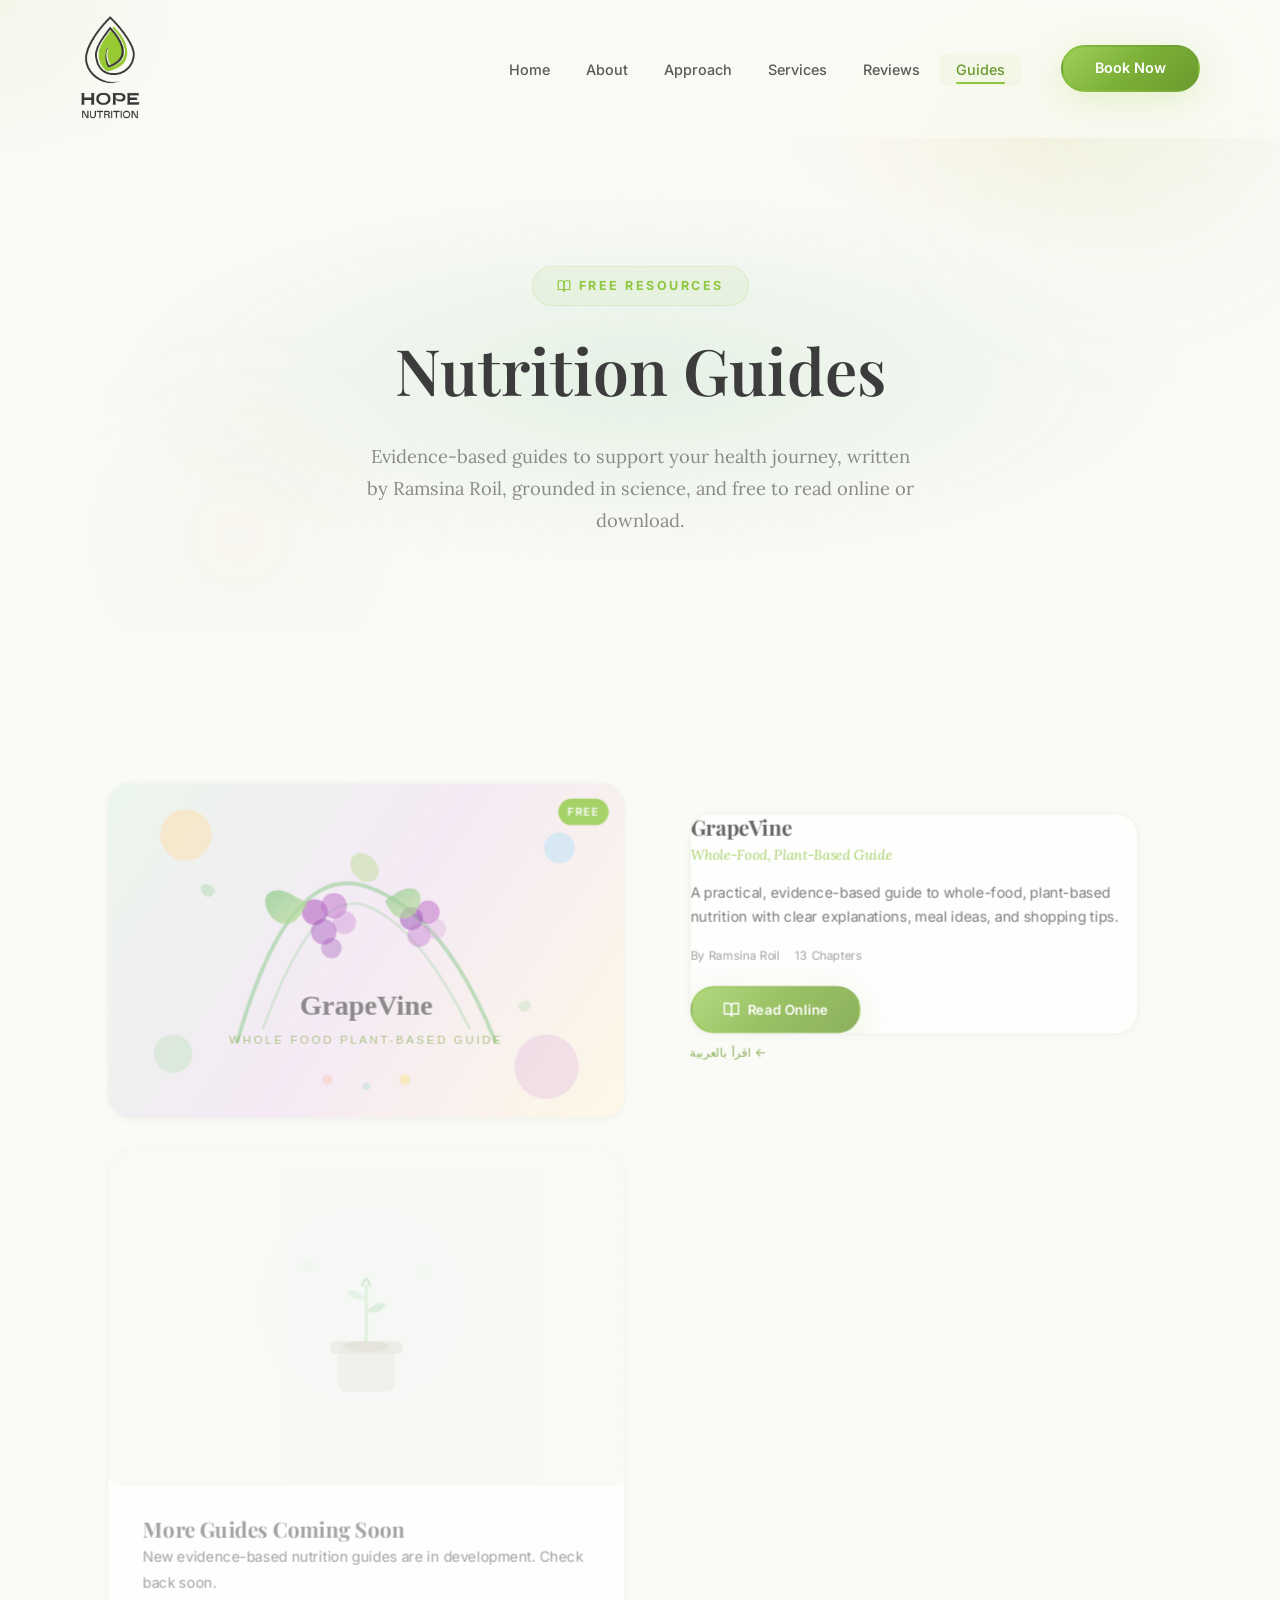
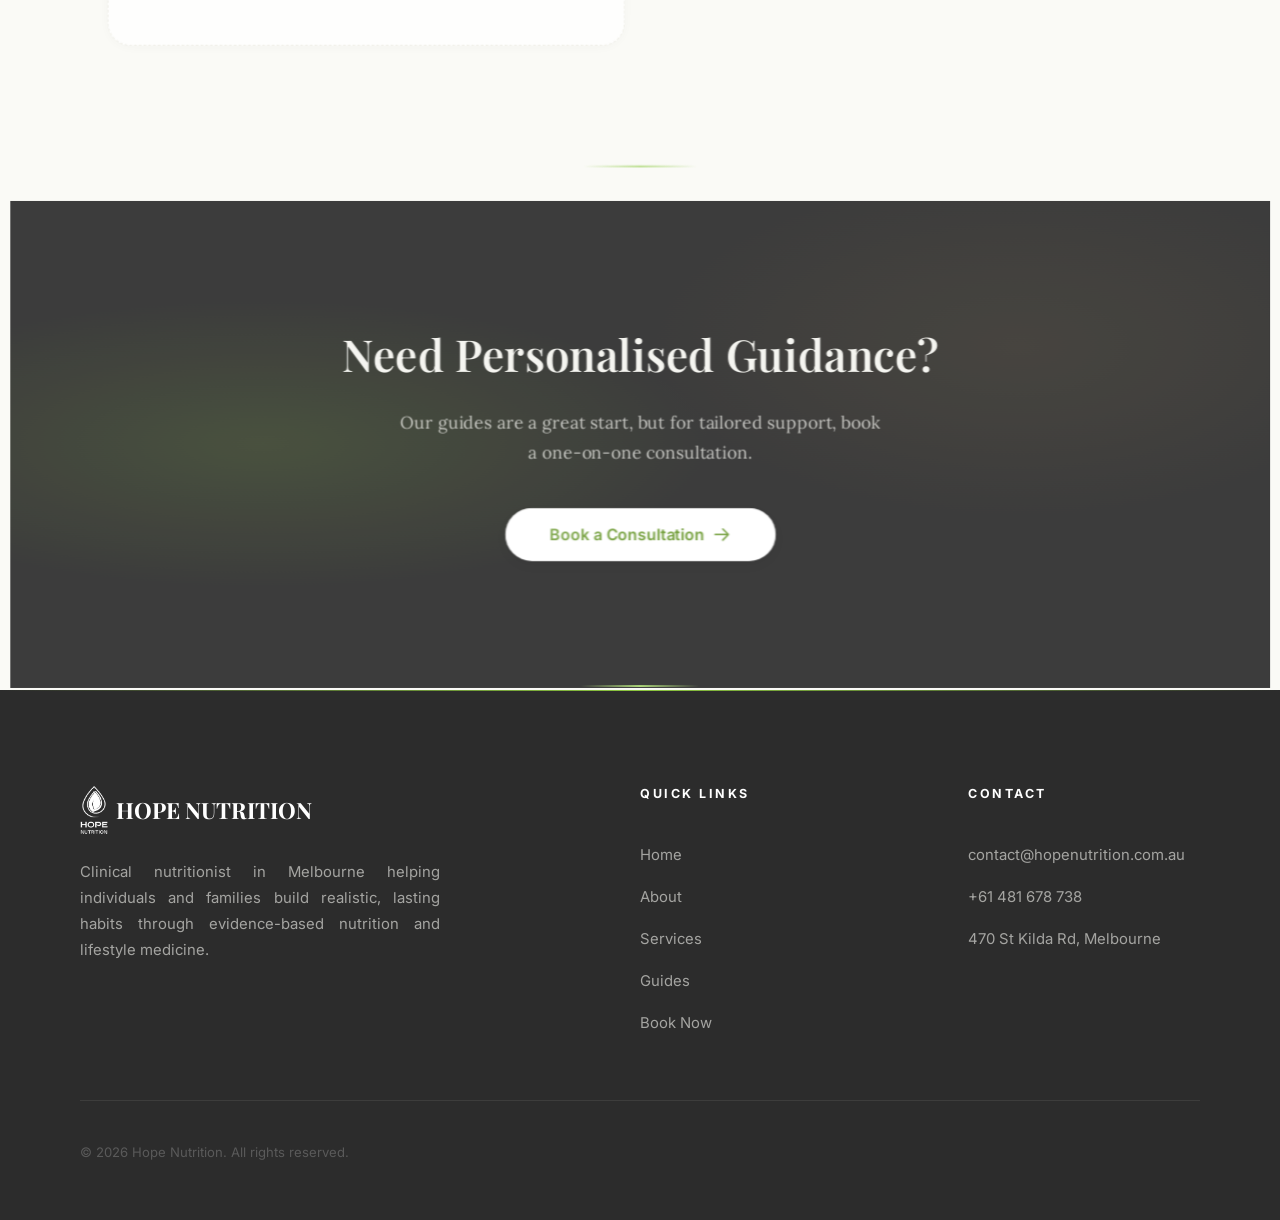
==== booklets.html @ 2b8242be "Fix mobile menu: white opaque bg with border. Guide cards: larger radius, subtle shadow, wider mobil" ====
<!DOCTYPE html>
<html lang="en">
<head>
  <meta charset="UTF-8">
  <meta name="viewport" content="width=device-width, initial-scale=1.0">
  <meta name="description" content="GrapeVine - a whole-food, plant-based guide by Ramsina Roil / Hope Nutrition. Read online or download our free evidence-based guide.">
  <meta name="keywords" content="nutrition guide, plant-based guide, whole food guide, GrapeVine, Hope Nutrition, Ramsina Roil">
  <meta name="author" content="Hope Nutrition">
  <meta name="robots" content="index, follow">
  <meta name="theme-color" content="#8DC63F">
  <link rel="canonical" href="https://hopenutrition.com.au/booklets.html">
  <meta property="og:title" content="Nutrition Guides - Hope Nutrition">
  <meta property="og:description" content="Free evidence-based nutrition guides including the GrapeVine whole-food plant-based guide by Ramsina Roil.">
  <meta property="og:type" content="website">
  <meta property="og:url" content="https://hopenutrition.com.au/booklets.html">
  <meta property="og:locale" content="en_AU">
  <meta property="og:image" content="https://hopenutrition.com.au/images/logo.png">
  <meta name="twitter:card" content="summary_large_image">
  <meta name="twitter:title" content="Nutrition Guides - Hope Nutrition">
  <meta name="twitter:description" content="Free evidence-based nutrition guides including the GrapeVine whole-food plant-based guide by Ramsina Roil.">
  <title>Guides - Hope Nutrition</title>

  <!-- Structured Data -->
  <script type="application/ld+json">
  {
    "@context": "https://schema.org",
    "@graph": [
      {
        "@type": "BreadcrumbList",
        "itemListElement": [
          { "@type": "ListItem", "position": 1, "name": "Home", "item": "https://hopenutrition.com.au" },
          { "@type": "ListItem", "position": 2, "name": "Guides", "item": "https://hopenutrition.com.au/booklets.html" }
        ]
      },
      {
        "@type": "Book",
        "name": "GrapeVine - Whole Food Plant-Based Guide",
        "author": { "@type": "Person", "name": "Ramsina Roil" },
        "publisher": { "@type": "Organization", "name": "Hope Nutrition" },
        "description": "A free evidence-based guide to whole-food, plant-based eating for families.",
        "url": "https://www.hopenutrition.com.au/s/GrapeVine-Whole-Food-Plant-Based-Guide.pdf",
        "isAccessibleForFree": true
      }
    ]
  }
  </script>

  <link rel="preconnect" href="https://fonts.googleapis.com">
  <link rel="preconnect" href="https://fonts.gstatic.com" crossorigin>
  <link href="https://fonts.googleapis.com/css2?family=Inter:wght@400;500;600&family=Lora:ital,wght@0,400;1,400&family=Playfair+Display:wght@600;700&display=swap" rel="stylesheet">
  <link rel="stylesheet" href="css/style.css">

  <!-- Favicons -->
  <link rel="icon" href="/favicon.ico" sizes="any">
  <link rel="icon" type="image/png" sizes="32x32" href="/images/favicon-32.png">
  <link rel="icon" type="image/png" sizes="16x16" href="/images/favicon-16.png">
  <link rel="apple-touch-icon" href="/images/apple-touch-icon.png">
  <link rel="manifest" href="/manifest.json">

  <style>
    /* ─── Guides Grid ─── */
    .guides-grid {
      display: grid;
      grid-template-columns: repeat(2, 1fr);
      gap: 2rem;
    }

    /* ─── Guide Card ─── */
    .guide-card {
      display: flex;
      flex-direction: column;
      background: var(--color-surface);
      border-radius: var(--radius-lg);
      border: 1px solid var(--color-border-light);
      overflow: hidden;
      text-decoration: none;
      color: inherit;
      transition: transform 0.3s ease, box-shadow 0.3s ease;
      position: relative;
      box-shadow: 0 2px 16px rgba(0,0,0,0.04);
    }

    a.guide-card:hover {
      transform: translateY(-4px);
      box-shadow: 0 12px 40px rgba(0,0,0,0.08);
    }

    .guide-card__badge {
      position: absolute;
      top: 1rem;
      right: 1rem;
      background: var(--color-primary);
      color: white;
      font-size: 0.72rem;
      font-weight: 600;
      text-transform: uppercase;
      letter-spacing: 0.08em;
      padding: 0.25rem 0.65rem;
      border-radius: 99px;
      z-index: 2;
    }

    .guide-card__cover {
      aspect-ratio: 400 / 260;
      overflow: hidden;
    }

    .guide-card__cover svg {
      width: 100%;
      height: 100%;
      display: block;
    }

    .guide-card__cover--placeholder {
      opacity: 0.6;
    }

    .guide-card__body {
      padding: 2rem 2.25rem 2.25rem;
      display: flex;
      flex-direction: column;
      flex: 1;
      text-align: left;
    }

    .guide-card__title {
      font-size: 1.4rem;
      font-weight: 700;
      color: var(--color-primary-darker);
      margin-bottom: 0.15rem;
    }

    .guide-card__subtitle {
      font-family: var(--font-accent);
      font-style: italic;
      font-size: 0.92rem;
      color: var(--color-primary);
      margin-bottom: 0.85rem;
    }

    .guide-card__desc {
      font-size: 0.95rem;
      line-height: 1.75;
      color: var(--color-text-secondary);
      margin-bottom: 1rem;
      flex: 1;
      text-align: left;
    }

    .guide-card__meta {
      display: flex;
      gap: 1rem;
      font-size: 0.78rem;
      color: var(--color-text-muted);
      margin-bottom: 1.25rem;
    }

    .guide-card__meta span {
      display: flex;
      align-items: center;
      gap: 0.3rem;
    }

    .guide-card__actions .btn {
      pointer-events: none;
    }

    .guide-card--soon {
      border-style: dashed;
      cursor: default;
    }

    @media (max-width: 768px) {
      .guides-grid { grid-template-columns: 1fr; max-width: 480px; margin: 0 auto; }
    }

    @media (max-width: 420px) {
      .guides-grid { grid-template-columns: 1fr; }
    }
  </style>
</head>
<body>
  <a href="#main-content" class="skip-link">Skip to main content</a>

  <!-- ========== HEADER ========== -->
  <header class="header" role="banner">
    <div class="header__inner">
      <a href="index.html" class="header__logo" aria-label="Hope Nutrition Home">
        <img src="images/logo.png" alt="Hope Nutrition leaf logo" class="logo-icon">
      </a>
      <nav class="nav" role="navigation" aria-label="Main navigation">
        <ul class="nav__list">
          <li><a href="index.html" class="nav__link">Home</a></li>
          <li><a href="index.html#about" class="nav__link">About</a></li>
          <li><a href="index.html#pillars" class="nav__link">Approach</a></li>
          <li><a href="index.html#services" class="nav__link">Services</a></li>
          <li><a href="index.html#testimonials" class="nav__link">Reviews</a></li>
          <li><a href="booklets.html" class="nav__link nav__link--active">Guides</a></li>
          <a href="https://app.squareup.com/appointments/book/omzgfrghou5f38/LFP9SFMS7XYZB/start" class="nav__mobile-cta" target="_blank" rel="noopener noreferrer">Book Now</a>
        </ul>
        <a href="https://app.squareup.com/appointments/book/omzgfrghou5f38/LFP9SFMS7XYZB/start" class="btn btn--primary" target="_blank" rel="noopener noreferrer">Book Now</a>
        <button class="nav-toggle" aria-label="Toggle menu" aria-expanded="false">
          <span></span>
          <span></span>
          <span></span>
        </button>
      </nav>
    </div>
  </header>

  <main id="main-content">

  <!-- ========== PAGE HERO ========== -->
  <section class="page-hero">
    <div class="hero__blob hero__blob--1"></div>
    <div class="hero__blob hero__blob--2"></div>
    <div class="container page-hero__content fade-up">
      <span class="hero__label">
        <svg viewBox="0 0 24 24" fill="none" stroke="currentColor" stroke-width="2" width="14" height="14"><path d="M2 3h6a4 4 0 014 4v14a3 3 0 00-3-3H2z" stroke-linecap="round" stroke-linejoin="round"/><path d="M22 3h-6a4 4 0 00-4 4v14a3 3 0 013-3h7z" stroke-linecap="round" stroke-linejoin="round"/></svg>
        Free Resources
      </span>
      <h1 data-split>Nutrition Guides</h1>
      <p>
        Evidence-based guides to support your health journey, written by Ramsina Roil,
        grounded in science, and free to read online or download.
      </p>
    </div>
  </section>

  <!-- ========== GUIDES GRID ========== -->
  <section class="section">
    <div class="container">

      <div class="guides-grid">

        <!-- ─── GrapeVine Card ─── -->
        <a href="grapevine-read.html" class="guide-card fade-up">
          <div class="guide-card__badge">Free</div>
          <div class="guide-card__cover">
            <svg viewBox="0 0 400 260" fill="none" xmlns="http://www.w3.org/2000/svg">
              <defs>
                <linearGradient id="bgGrad" x1="0" y1="0" x2="400" y2="260" gradientUnits="userSpaceOnUse">
                  <stop offset="0%" stop-color="#E8F5E9"/>
                  <stop offset="50%" stop-color="#F3E5F5"/>
                  <stop offset="100%" stop-color="#FFF8E1"/>
                </linearGradient>
                <linearGradient id="leafGrad" x1="0" y1="0" x2="1" y2="1">
                  <stop offset="0%" stop-color="#66BB6A"/>
                  <stop offset="100%" stop-color="#AED581"/>
                </linearGradient>
              </defs>
              <rect width="400" height="260" rx="8" fill="url(#bgGrad)"/>
              <!-- Decorative circles -->
              <circle cx="60" cy="40" r="20" fill="#FFCC80" opacity="0.4"/>
              <circle cx="340" cy="220" r="25" fill="#CE93D8" opacity="0.3"/>
              <circle cx="350" cy="50" r="12" fill="#81D4FA" opacity="0.35"/>
              <circle cx="50" cy="210" r="15" fill="#A5D6A7" opacity="0.4"/>
              <!-- Vine arch -->
              <path d="M100 200 Q140 60 200 80 Q260 100 300 200" stroke="#66BB6A" stroke-width="3" fill="none" opacity="0.5" stroke-linecap="round"/>
              <path d="M120 190 Q160 80 200 95 Q240 110 280 190" stroke="#81C784" stroke-width="2" fill="none" opacity="0.35" stroke-linecap="round"/>
              <!-- Grape clusters -->
              <circle cx="160" cy="100" r="10" fill="#9C27B0" opacity="0.55"/>
              <circle cx="175" cy="95" r="10" fill="#AB47BC" opacity="0.5"/>
              <circle cx="167" cy="115" r="10" fill="#8E24AA" opacity="0.45"/>
              <circle cx="183" cy="108" r="9" fill="#BA68C8" opacity="0.4"/>
              <circle cx="173" cy="128" r="8" fill="#7B1FA2" opacity="0.35"/>
              <!-- Second cluster -->
              <circle cx="235" cy="105" r="9" fill="#7B1FA2" opacity="0.5"/>
              <circle cx="248" cy="100" r="9" fill="#9C27B0" opacity="0.45"/>
              <circle cx="241" cy="118" r="9" fill="#AB47BC" opacity="0.4"/>
              <circle cx="254" cy="113" r="8" fill="#CE93D8" opacity="0.35"/>
              <!-- Leaves -->
              <path d="M145 88c-14-10-28-4-22 10s20 14 26 4 8-8-4-14z" fill="url(#leafGrad)" opacity="0.7"/>
              <path d="M222 86c12-9 24-4 19 9s-17 12-22 4-7-7 3-13z" fill="url(#leafGrad)" opacity="0.65"/>
              <path d="M190 70c-6-12 2-20 12-14s10 18 2 20-10-2-14-6z" fill="#AED581" opacity="0.5"/>
              <!-- Small floating leaves -->
              <path d="M80 80c-5-4-10-1-8 4s7 5 9 2 3-3-1-6z" fill="#66BB6A" opacity="0.3"/>
              <path d="M320 170c4-3 9-1 7 4s-6 4-8 1-2-3 1-5z" fill="#81C784" opacity="0.25"/>
              <!-- Title text -->
              <text x="200" y="180" text-anchor="middle" font-family="Georgia, serif" font-weight="700" font-size="22" fill="#3C3C3C" opacity="0.75">GrapeVine</text>
              <text x="200" y="202" text-anchor="middle" font-family="sans-serif" font-weight="400" font-size="9" letter-spacing="2" fill="#6B9A2F" opacity="0.7">WHOLE FOOD PLANT-BASED GUIDE</text>
              <!-- Bottom accent dots -->
              <circle cx="170" cy="230" r="4" fill="#FFAB91" opacity="0.4"/>
              <circle cx="200" cy="235" r="3" fill="#80CBC4" opacity="0.35"/>
              <circle cx="230" cy="230" r="4" fill="#FFD54F" opacity="0.4"/>
            </svg>
          </div>
          <div class="guide-card__body">
            <h3 class="guide-card__title">GrapeVine</h3>
            <p class="guide-card__subtitle">Whole-Food, Plant-Based Guide</p>
            <p class="guide-card__desc">
              A practical, evidence-based guide to whole-food, plant-based nutrition
              with clear explanations, meal ideas, and shopping tips.
            </p>
            <div class="guide-card__meta">
              <span>By Ramsina Roil</span>
              <span>13 Chapters</span>
            </div>
            <div class="guide-card__actions">
              <span class="btn btn--primary btn--sm">
                <svg viewBox="0 0 24 24" fill="none" stroke="currentColor" stroke-width="2" width="16" height="16"><path d="M2 3h6a4 4 0 014 4v14a3 3 0 00-3-3H2z" stroke-linecap="round" stroke-linejoin="round"/><path d="M22 3h-6a4 4 0 00-4 4v14a3 3 0 013-3h7z" stroke-linecap="round" stroke-linejoin="round"/></svg>
                Read Online
              </span>
            </div>
            <a href="grapevine-read-ar.html" style="display:inline-block;margin-top:0.5rem;font-size:0.82rem;color:var(--color-primary-dark);text-decoration:none;">اقرأ بالعربية &larr;</a>
          </div>
        </a>

        <!-- ─── More Guides Coming Soon ─── -->
        <div class="guide-card guide-card--soon fade-up">
          <div class="guide-card__cover guide-card__cover--placeholder">
            <svg viewBox="0 0 400 260" fill="none" xmlns="http://www.w3.org/2000/svg">
              <rect width="400" height="260" rx="8" fill="#F5F5F0"/>
              <!-- Soft radial glow -->
              <circle cx="200" cy="120" r="80" fill="#E8F5E9" opacity="0.5"/>
              <!-- Pot -->
              <rect x="178" y="155" width="44" height="32" rx="6" fill="#D7D3C8" opacity="0.5"/>
              <rect x="172" y="148" width="56" height="10" rx="4" fill="#C8C4B8" opacity="0.5"/>
              <!-- Soil -->
              <ellipse cx="200" cy="152" rx="18" ry="4" fill="#A09880" opacity="0.3"/>
              <!-- Stem -->
              <path d="M200 148 Q200 120 200 105" stroke="#A5D6A7" stroke-width="2.5" stroke-linecap="round" fill="none" opacity="0.6"/>
              <!-- Small leaves -->
              <path d="M200 125 Q210 115 215 120 Q210 128 200 125z" fill="#81C784" opacity="0.5"/>
              <path d="M200 115 Q190 105 185 110 Q190 118 200 115z" fill="#A5D6A7" opacity="0.45"/>
              <!-- Tiny sprout tip -->
              <path d="M197 105 Q200 95 203 105" stroke="#66BB6A" stroke-width="2" stroke-linecap="round" fill="none" opacity="0.5"/>
              <!-- Floating dots -->
              <circle cx="155" cy="90" r="4" fill="#C8E6C9" opacity="0.4"/>
              <circle cx="245" cy="95" r="3" fill="#DCEDC8" opacity="0.35"/>
              <circle cx="170" cy="200" r="3" fill="#E0E0DA" opacity="0.3"/>
              <circle cx="235" cy="195" r="2.5" fill="#E0E0DA" opacity="0.25"/>
            </svg>
          </div>
          <div class="guide-card__body">
            <h3 class="guide-card__title" style="color: var(--color-text-muted);">More Guides Coming Soon</h3>
            <p class="guide-card__desc" style="color: var(--color-text-muted);">
              New evidence-based nutrition guides are in development. Check back soon.
            </p>
          </div>
        </div>

      </div><!-- /guides-grid -->

      <!-- ─── Secondary Links (Visual Summary, Arabic, PDF) ─── -->
    </div>
  </section>

  <!-- ========== CTA ========== -->
  <section class="section section--dark cta">
    <div class="cta__content container fade-up">
      <h2 data-split>Need Personalised Guidance?</h2>
      <p>Our guides are a great start, but for tailored support, book a one-on-one consultation.</p>
      <div class="cta__actions">
        <a href="https://app.squareup.com/appointments/book/omzgfrghou5f38/LFP9SFMS7XYZB/start" class="btn btn--white btn--lg" target="_blank" rel="noopener noreferrer">
          Book a Consultation
          <svg viewBox="0 0 24 24" fill="none" stroke="currentColor" stroke-width="2"><path stroke-linecap="round" stroke-linejoin="round" d="M13.5 4.5L21 12m0 0l-7.5 7.5M21 12H3"/></svg>
        </a>
      </div>
    </div>
  </section>

  </main>

  <!-- ========== FOOTER ========== -->
  <footer class="footer" role="contentinfo">
    <div class="container">
      <div class="footer__inner">
        <div class="footer__brand">
          <div class="footer__logo">
            <img src="images/logo.png" alt="Hope Nutrition" style="width:28px;height:auto;filter:brightness(0) invert(1);">
            HOPE NUTRITION
          </div>
          <p>Clinical nutritionist in Melbourne helping individuals and families build realistic, lasting habits through evidence-based nutrition and lifestyle medicine.</p>
        </div>
        <div>
          <h4 class="footer__heading">Quick Links</h4>
          <div class="footer__links">
            <a href="index.html">Home</a>
            <a href="index.html#about">About</a>
            <a href="index.html#services">Services</a>
            <a href="booklets.html">Guides</a>
            <a href="https://app.squareup.com/appointments/book/omzgfrghou5f38/LFP9SFMS7XYZB/start" target="_blank" rel="noopener noreferrer">Book Now</a>
          </div>
        </div>
        <div>
          <h4 class="footer__heading">Contact</h4>
          <div class="footer__links">
            <a href="mailto:contact@hopenutrition.com.au">contact@hopenutrition.com.au</a>
            <a href="tel:+61481678738">+61 481 678 738</a>
            <a href="https://maps.google.com/?q=470+St+Kilda+Road+Melbourne+VIC+3004" target="_blank" rel="noopener noreferrer">470 St Kilda Rd, Melbourne</a>
          </div>
        </div>
      </div>
      <div class="footer__bottom">
        <p>&copy; 2026 Hope Nutrition. All rights reserved.</p>
      </div>
    </div>
  </footer>

  <script src="js/main.js"></script>
</body>
</html>
---- css/style.css ----
/* ============================================
   Hope Nutrition — Main Stylesheet v2
   Rich, layered, premium health-industry design
   ============================================ */

/* --- CSS Custom Properties --- */
:root {
  --color-primary: #8DC63F;
  --color-primary-dark: #6B9A2F;
  --color-primary-darker: #3C3C3C;
  --color-primary-light: #A8D670;
  --color-primary-lighter: #DDF0C8;
  --color-primary-ghost: rgba(141, 198, 63, 0.06);
  --color-accent: #C8A25C;
  --color-accent-dark: #A6833A;
  --color-accent-light: #F0DEB0;
  --color-accent-ghost: rgba(200, 162, 92, 0.08);

  --color-bg: #FAFAF6;
  --color-bg-warm: #F5F0E8;
  --color-bg-cool: #F2F8EC;
  --color-bg-dark: #2C2C2C;
  --color-surface: #FFFFFF;
  --color-text: #3C3C3C;
  --color-text-secondary: #5A5A5A;
  --color-text-muted: #8A8A8A;
  --color-text-inverse: #F5F5F0;
  --color-border: #E2DFD5;
  --color-border-light: #EEEDE6;
  --color-white: #FFFFFF;

  --font-heading: 'Playfair Display', Georgia, serif;
  --font-body: 'Inter', -apple-system, BlinkMacSystemFont, 'Segoe UI', sans-serif;
  --font-accent: 'Lora', Georgia, serif;

  --space-2xs: 0.125rem;
  --space-xs: 0.25rem;
  --space-sm: 0.5rem;
  --space-md: 1rem;
  --space-lg: 1.5rem;
  --space-xl: 2.5rem;
  --space-2xl: 4rem;
  --space-3xl: 6rem;
  --space-4xl: 8rem;

  --max-width: 1200px;
  --max-width-narrow: 800px;
  --container-padding: clamp(1.25rem, 4vw, 2.5rem);

  --radius-sm: 8px;
  --radius-md: 14px;
  --radius-lg: 24px;
  --radius-xl: 32px;
  --radius-full: 9999px;

  --shadow-sm: 0 1px 3px rgba(0,0,0,0.04), 0 1px 2px rgba(0,0,0,0.06);
  --shadow-md: 0 4px 12px rgba(0,0,0,0.05), 0 2px 6px rgba(0,0,0,0.04);
  --shadow-lg: 0 12px 40px rgba(0,0,0,0.08), 0 4px 12px rgba(0,0,0,0.04);
  --shadow-xl: 0 24px 60px rgba(0,0,0,0.12), 0 8px 20px rgba(0,0,0,0.06);
  --shadow-glow-green: 0 8px 32px rgba(141, 198, 63, 0.2);
  --shadow-glow-gold: 0 8px 32px rgba(200, 162, 92, 0.2);

  --ease-out: cubic-bezier(0.33, 1, 0.68, 1);
  --transition: 0.35s var(--ease-out);
  --transition-slow: 0.6s var(--ease-out);
}

/* --- Reset --- */
*, *::before, *::after { margin: 0; padding: 0; box-sizing: border-box; }
html { scroll-behavior: smooth; font-size: 16px; }

body {
  font-family: var(--font-body);
  color: var(--color-text);
  background-color: var(--color-bg);
  line-height: 1.75;
  text-align: justify;
  -webkit-font-smoothing: antialiased;
  overflow-x: hidden;
}

img { max-width: 100%; height: auto; display: block; }
a { color: var(--color-primary); text-decoration: none; transition: color var(--transition); }
a:hover { color: var(--color-primary-dark); }
ul, ol { list-style: none; }

h1, h2, h3, h4, h5, h6 {
  font-family: var(--font-heading);
  font-weight: 600;
  line-height: 1.25;
  color: var(--color-primary-darker);
}

h1 { font-size: clamp(2.4rem, 5.5vw, 4rem); }
h2 { font-size: clamp(1.8rem, 4vw, 2.8rem); }
h3 { font-size: clamp(1.4rem, 3vw, 1.9rem); }
h4 { font-size: 1.2rem; }
p { margin-bottom: var(--space-md); color: var(--color-text-secondary); }

.container {
  max-width: var(--max-width);
  margin: 0 auto;
  padding: 0 var(--container-padding);
}

.section {
  position: relative;
  padding: var(--space-4xl) 0;
}

.section--alt { background-color: var(--color-bg-warm); }
.section--cool { background-color: var(--color-bg-cool); }

.section--dark {
  background-color: var(--color-bg-dark);
  color: var(--color-text-inverse);
}
.section--dark h2, .section--dark h3, .section--dark h4 { color: var(--color-text-inverse); }
.section--dark p { color: rgba(245, 245, 240, 0.75); }

.section-header {
  text-align: center;
  margin-bottom: var(--space-3xl);
}

.section-header h2 { margin-bottom: var(--space-sm); }

.section-header p {
  font-family: var(--font-accent);
  font-size: 1.1rem;
  color: var(--color-text-muted);
  margin-top: var(--space-sm);
  max-width: 560px;
  margin-left: auto;
  margin-right: auto;
}

.section-label {
  display: inline-flex;
  align-items: center;
  gap: var(--space-sm);
  font-size: 0.75rem;
  font-weight: 700;
  text-transform: uppercase;
  letter-spacing: 3px;
  color: var(--color-primary);
  margin-bottom: var(--space-md);
  padding: var(--space-sm) var(--space-lg);
  background: var(--color-primary-ghost);
  border: 1px solid var(--color-primary-lighter);
  border-radius: var(--radius-full);
}

.sr-only {
  position: absolute; width: 1px; height: 1px;
  padding: 0; margin: -1px; overflow: hidden;
  clip: rect(0,0,0,0); white-space: nowrap; border: 0;
}

/* Decorative leaf divider between sections */
.section-divider {
  display: flex;
  align-items: center;
  justify-content: center;
  gap: var(--space-md);
  margin: var(--space-xl) auto;
  max-width: 200px;
}

.section-divider::before,
.section-divider::after {
  content: '';
  flex: 1;
  height: 1px;
  background: linear-gradient(90deg, transparent, var(--color-border), transparent);
}

.section-divider svg { width: 20px; height: 20px; color: var(--color-primary-light); flex-shrink: 0; }

/* --- Buttons --- */
.btn {
  display: inline-flex;
  align-items: center;
  justify-content: center;
  gap: var(--space-sm);
  padding: 0.875rem 2rem;
  font-family: var(--font-body);
  font-size: 0.9rem;
  font-weight: 600;
  border: 2px solid transparent;
  border-radius: var(--radius-full);
  cursor: pointer;
  transition: all var(--transition);
  text-decoration: none;
  line-height: 1;
  position: relative;
  overflow: hidden;
  white-space: nowrap;
}

.btn::before {
  content: '';
  position: absolute;
  inset: 0;
  background: linear-gradient(135deg, rgba(255,255,255,0.15) 0%, transparent 50%);
  border-radius: inherit;
  pointer-events: none;
}

.btn--primary {
  background: linear-gradient(135deg, var(--color-primary) 0%, var(--color-primary-dark) 100%);
  color: var(--color-white);
  box-shadow: var(--shadow-glow-green);
}

.btn--primary:hover {
  color: var(--color-white);
  transform: translateY(-3px);
  box-shadow: 0 12px 40px rgba(141, 198, 63, 0.35);
  filter: brightness(1.1);
}

.btn--secondary {
  background: var(--color-surface);
  color: var(--color-primary-dark);
  border-color: var(--color-primary-light);
  box-shadow: var(--shadow-sm);
}

.btn--secondary:hover {
  background: var(--color-primary-ghost);
  color: var(--color-primary-dark);
  border-color: var(--color-primary);
  transform: translateY(-3px);
  box-shadow: var(--shadow-md);
}

.btn--accent {
  background: linear-gradient(135deg, var(--color-accent) 0%, var(--color-accent-dark) 100%);
  color: var(--color-white);
  box-shadow: var(--shadow-glow-gold);
}

.btn--accent:hover {
  color: var(--color-white);
  transform: translateY(-3px);
  box-shadow: 0 12px 40px rgba(200, 162, 92, 0.35);
  filter: brightness(1.08);
}

.btn--white {
  background: var(--color-white);
  color: var(--color-primary-dark);
  box-shadow: var(--shadow-md);
}

.btn--white:hover {
  background: var(--color-bg);
  color: var(--color-primary-darker);
  transform: translateY(-3px);
  box-shadow: var(--shadow-lg);
}

.btn--ghost {
  background: rgba(255,255,255,0.1);
  color: var(--color-text-inverse);
  backdrop-filter: blur(8px);
  border-color: rgba(255,255,255,0.2);
}

.btn--ghost:hover {
  background: rgba(255,255,255,0.2);
  color: var(--color-white);
  transform: translateY(-3px);
}

.btn--lg { padding: 1rem 2.75rem; font-size: 1rem; }
.btn svg { width: 18px; height: 18px; flex-shrink: 0; }

/* ===================== HEADER ===================== */
.header {
  position: fixed;
  top: 0; left: 0; right: 0;
  z-index: 1000;
  background: rgba(250, 250, 246, 0.8);
  backdrop-filter: blur(16px) saturate(1.8);
  -webkit-backdrop-filter: blur(16px) saturate(1.8);
  transition: all var(--transition);
  border-bottom: 1px solid transparent;
}

.header--scrolled {
  background: rgba(250, 250, 246, 0.95);
  border-bottom-color: var(--color-border-light);
  box-shadow: 0 4px 30px rgba(0,0,0,0.06);
}

.header__inner {
  display: flex;
  align-items: center;
  justify-content: space-between;
  padding: var(--space-md) var(--container-padding);
  max-width: var(--max-width);
  margin: 0 auto;
}

.header__logo {
  text-decoration: none;
  display: flex;
  align-items: center;
  transition: transform var(--transition);
}

.header__logo:hover { transform: scale(1.02); color: var(--color-primary-darker); }
.header__logo span { color: var(--color-primary); }
.header__logo .logo-icon { width: 60px; height: auto; }

.nav { display: flex; align-items: center; gap: var(--space-xl); }

.nav__list {
  display: flex;
  align-items: center;
  gap: var(--space-xs);
}

.nav__link {
  font-size: 0.9rem;
  font-weight: 500;
  color: var(--color-text-secondary);
  text-decoration: none;
  padding: var(--space-sm) var(--space-md);
  border-radius: var(--radius-sm);
  transition: all var(--transition);
}

.nav__link:hover, .nav__link--active {
  color: var(--color-primary-dark);
  background: var(--color-primary-ghost);
}

.nav__mobile-cta { display: none; }

.nav-toggle {
  display: none;
  flex-direction: column;
  gap: 5px;
  background: none;
  border: none;
  cursor: pointer;
  padding: var(--space-sm);
  z-index: 1003;
  position: relative;
}

.nav-toggle span {
  display: block;
  width: 22px;
  height: 2px;
  background-color: var(--color-text);
  border-radius: 2px;
  transition: all var(--transition);
  transform-origin: center;
}

.nav-toggle.active span:nth-child(1) { transform: rotate(45deg) translate(5px, 5px); }
.nav-toggle.active span:nth-child(2) { opacity: 0; transform: scaleX(0); }
.nav-toggle.active span:nth-child(3) { transform: rotate(-45deg) translate(5px, -5px); }

/* ===================== HERO ===================== */
.hero {
  min-height: 100vh;
  display: flex;
  align-items: center;
  position: relative;
  overflow: hidden;
  padding-top: var(--header-h, 80px);
  background: var(--color-bg);
}

.hero::before {
  content: '';
  position: absolute;
  inset: 0;
  background:
    radial-gradient(ellipse 80% 60% at 75% 20%, rgba(209, 232, 213, 0.7) 0%, transparent 60%),
    radial-gradient(ellipse 60% 50% at 20% 80%, rgba(240, 222, 176, 0.3) 0%, transparent 50%),
    radial-gradient(ellipse 40% 40% at 50% 50%, rgba(141, 198, 63, 0.04) 0%, transparent 60%);
  pointer-events: none;
}

.hero::after {
  content: '';
  position: absolute;
  bottom: 0; left: 0; right: 0;
  height: 200px;
  background: linear-gradient(to top, var(--color-bg) 0%, transparent 100%);
  pointer-events: none;
  z-index: 1;
}

.hero__inner {
  display: grid;
  grid-template-columns: 1.1fr 0.9fr;
  gap: var(--space-3xl);
  align-items: center;
  position: relative;
  z-index: 2;
}

.hero__content { position: relative; z-index: 2; text-align: left; }

.hero__label {
  display: inline-flex;
  align-items: center;
  gap: var(--space-sm);
  font-size: 0.78rem;
  font-weight: 700;
  letter-spacing: 2.5px;
  text-transform: uppercase;
  color: var(--color-primary);
  margin-bottom: var(--space-lg);
  padding: var(--space-sm) var(--space-lg);
  background: rgba(141, 198, 63, 0.08);
  border: 1px solid rgba(141, 198, 63, 0.15);
  border-radius: var(--radius-full);
  backdrop-filter: blur(8px);
}

.hero__label svg { width: 14px; height: 14px; }

.hero__title {
  font-size: clamp(2.6rem, 5.5vw, 4.2rem);
  font-weight: 700;
  line-height: 1.12;
  margin-bottom: var(--space-xl);
  color: var(--color-primary-darker);
  letter-spacing: -0.02em;
  text-align: left;
}

.hero__title em {
  font-style: normal;
  background: linear-gradient(135deg, var(--color-primary) 0%, var(--color-primary-light) 100%);
  -webkit-background-clip: text;
  -webkit-text-fill-color: transparent;
  background-clip: text;
  display: block;
}

.hero__text {
  font-size: 1.15rem;
  color: var(--color-text-secondary);
  margin-bottom: var(--space-xl);
  max-width: 500px;
  font-family: var(--font-accent);
  line-height: 1.8;
}

.hero__actions {
  display: flex;
  gap: var(--space-md);
  flex-wrap: wrap;
  margin-bottom: var(--space-xl);
}

.hero__visual {
  position: relative;
  display: flex;
  justify-content: center;
  align-items: center;
}

.hero__image-wrapper {
  position: relative;
  width: 100%;
  max-width: 460px;
  aspect-ratio: 4/5;
  border-radius: 40% 60% 55% 45% / 55% 45% 55% 45%;
  overflow: hidden;
  box-shadow: var(--shadow-xl);
  animation: morph 12s ease-in-out infinite;
}

@keyframes morph {
  0%, 100% { border-radius: 40% 60% 55% 45% / 55% 45% 55% 45%; }
  25% { border-radius: 55% 45% 60% 40% / 45% 55% 40% 60%; }
  50% { border-radius: 45% 55% 45% 55% / 60% 40% 55% 45%; }
  75% { border-radius: 60% 40% 50% 50% / 50% 55% 45% 55%; }
}

.hero__illustration { width: 100%; height: 100%; }
.hero__illustration svg { width: 100%; height: 100%; }
.hero__illustration img {
  width: 100%;
  height: 100%;
  display: block;
  object-fit: cover;
  object-position: 64% center;
  filter: saturate(1.02) contrast(1.03);
}

.hero__image-wrapper::before {
  content: '';
  position: absolute;
  inset: 0;
  background: linear-gradient(180deg, rgba(255, 255, 255, 0.04) 0%, rgba(221, 240, 200, 0.2) 100%);
  z-index: 1;
  pointer-events: none;
}

.hero__image-wrapper::after {
  content: '';
  position: absolute;
  inset: 18px;
  border: 1px solid rgba(255, 255, 255, 0.55);
  border-radius: 36% 64% 58% 42% / 50% 42% 58% 50%;
  z-index: 1;
  pointer-events: none;
}

.hero__float-badge {
  position: absolute;
  background: rgba(255, 255, 255, 0.9);
  backdrop-filter: blur(16px) saturate(1.5);
  -webkit-backdrop-filter: blur(16px) saturate(1.5);
  border-radius: var(--radius-md);
  padding: var(--space-md) var(--space-lg);
  box-shadow: var(--shadow-lg);
  display: flex;
  align-items: center;
  gap: var(--space-md);
  font-size: 0.85rem;
  font-weight: 500;
  border: 1px solid rgba(255,255,255,0.6);
  z-index: 5;
}

.hero__float-badge--top { top: 5%; right: -8%; animation: float 5s ease-in-out infinite; }
.hero__float-badge--bottom { bottom: 10%; left: -8%; animation: float 5s ease-in-out infinite 1.5s; }

.hero__float-badge .badge-icon {
  width: 44px; height: 44px;
  display: flex; align-items: center; justify-content: center;
  border-radius: var(--radius-sm);
  flex-shrink: 0;
}

.badge-icon--green { background: var(--color-primary-ghost); color: var(--color-primary); }
.badge-icon--gold { background: var(--color-accent-ghost); color: var(--color-accent-dark); }

.hero__float-badge strong { display: block; font-size: 0.85rem; color: var(--color-text); }
.hero__float-badge small { font-size: 0.75rem; color: var(--color-text-muted); font-weight: 400; }

@keyframes float {
  0%, 100% { transform: translateY(0) rotate(0deg); }
  50% { transform: translateY(-12px) rotate(1deg); }
}

.hero__blob {
  position: absolute;
  border-radius: 50%;
  pointer-events: none;
  z-index: 0;
}

.hero__blob--1 {
  width: 500px; height: 500px;
  top: -150px; right: -100px;
  background: radial-gradient(circle, rgba(141, 198, 63, 0.08) 0%, transparent 70%);
  animation: pulse-slow 10s ease-in-out infinite;
}

.hero__blob--2 {
  width: 350px; height: 350px;
  bottom: -80px; left: 5%;
  background: radial-gradient(circle, rgba(200, 162, 92, 0.06) 0%, transparent 70%);
  animation: pulse-slow 10s ease-in-out infinite 3s;
}

.hero__blob--3 {
  width: 200px; height: 200px;
  top: 30%; left: 45%;
  background: radial-gradient(circle, rgba(141, 198, 63, 0.05) 0%, transparent 70%);
  animation: pulse-slow 8s ease-in-out infinite 5s;
}

@keyframes pulse-slow {
  0%, 100% { transform: scale(1); opacity: 1; }
  50% { transform: scale(1.1); opacity: 0.7; }
}

.ndis-badge {
  display: inline-flex;
  align-items: center;
  gap: var(--space-sm);
  padding: var(--space-sm) var(--space-lg);
  background: linear-gradient(135deg, var(--color-accent-light) 0%, rgba(240, 222, 176, 0.4) 100%);
  border: 1px solid rgba(200, 162, 92, 0.2);
  color: var(--color-accent-dark);
  border-radius: var(--radius-full);
  font-size: 0.85rem;
  font-weight: 600;
  backdrop-filter: blur(8px);
}

.ndis-badge svg { width: 18px; height: 18px; color: var(--color-primary); }

/* ===================== TRUST BAR ===================== */
.trust-bar {
  padding: var(--space-2xl) 0;
  background: var(--color-surface);
  border-top: 1px solid var(--color-border-light);
  border-bottom: 1px solid var(--color-border-light);
  position: relative;
  z-index: 2;
}

.trust-bar__inner {
  display: flex;
  align-items: center;
  justify-content: center;
  gap: var(--space-3xl);
  flex-wrap: wrap;
}

.trust-item {
  display: flex;
  flex-direction: column;
  align-items: center;
  gap: var(--space-sm);
  text-align: center;
}

.trust-item__icon {
  width: 56px; height: 56px;
  display: flex; align-items: center; justify-content: center;
  background: var(--color-primary-ghost);
  border-radius: var(--radius-md);
  color: var(--color-primary);
  transition: all var(--transition);
}

.trust-item:hover .trust-item__icon {
  background: var(--color-primary);
  color: var(--color-white);
  transform: translateY(-4px);
  box-shadow: var(--shadow-glow-green);
}

.trust-item__icon svg { width: 26px; height: 26px; }
.trust-item__label { font-size: 0.8rem; font-weight: 600; color: var(--color-text-secondary); letter-spacing: 0.5px; }

/* ===================== ABOUT ===================== */
.about__inner {
  display: grid;
  grid-template-columns: minmax(0, 1.25fr) minmax(320px, 0.85fr);
  gap: clamp(2.5rem, 4vw, 5rem);
  align-items: center;
}

.about__image {
  position: relative;
  width: 100%;
  max-width: none;
}

.about__photo {
  position: relative;
  margin: 0;
  aspect-ratio: 1 / 1.02;
  border-radius: 30px;
  overflow: hidden;
  box-shadow: var(--shadow-xl);
  background: #f7f3eb;
}

.about__photo::after {
  content: '';
  position: absolute;
  inset: 0;
  background: linear-gradient(180deg, rgba(255, 255, 255, 0.03) 0%, rgba(221, 240, 200, 0.12) 100%);
  pointer-events: none;
}

.about__photo img {
  position: absolute;
  inset: 0;
  width: 100%;
  height: 100%;
  display: block;
  object-fit: cover;
  object-position: 52% 38%;
}

.about__image::before {
  content: '';
  position: absolute;
  top: -18px; left: -18px; right: 64px; bottom: 42px;
  border: 2px solid var(--color-primary-lighter);
  border-radius: 34px;
  z-index: -1;
}

.about__accent-box {
  position: absolute;
  bottom: -24px; right: -24px;
  background: linear-gradient(135deg, var(--color-primary) 0%, var(--color-primary-dark) 100%);
  color: var(--color-white);
  padding: var(--space-lg) var(--space-xl);
  border-radius: var(--radius-lg);
  text-align: center;
  box-shadow: var(--shadow-glow-green);
  border: 3px solid var(--color-surface);
  z-index: 5;
}

.about__accent-box .number {
  font-family: var(--font-heading);
  font-size: 1.5rem;
  font-weight: 700;
  display: block;
  letter-spacing: 1px;
}

.about__accent-box .label {
  font-size: 0.7rem;
  text-transform: uppercase;
  letter-spacing: 1.5px;
  opacity: 0.9;
}

.about__content h2 { margin-bottom: var(--space-lg); }
.about__content > p { font-size: 1.05rem; line-height: 1.85; }

.about__qualifications {
  margin-top: var(--space-xl);
  display: flex;
  flex-direction: column;
  gap: var(--space-md);
}

.qualification {
  display: flex;
  align-items: center;
  gap: var(--space-lg);
  padding: var(--space-lg);
  background: var(--color-surface);
  border-radius: var(--radius-md);
  border: 1px solid var(--color-border-light);
  transition: all var(--transition);
}

.qualification:hover {
  border-color: var(--color-primary-lighter);
  box-shadow: var(--shadow-md);
  transform: translateX(6px);
}

.qualification__icon {
  flex-shrink: 0;
  width: 44px; height: 44px;
  display: flex; align-items: center; justify-content: center;
  background: linear-gradient(135deg, var(--color-primary-ghost) 0%, var(--color-primary-lighter) 100%);
  border-radius: var(--radius-sm);
  color: var(--color-primary);
}

.qualification__icon svg { width: 22px; height: 22px; }

.qualification__text {
  font-size: 0.93rem;
  color: var(--color-text);
  margin: 0;
  font-weight: 500;
}

/* ===================== PILLARS ===================== */
.pillars-grid {
  display: grid;
  grid-template-columns: repeat(3, 1fr);
  gap: var(--space-xl);
}

.pillar-card {
  position: relative;
  text-align: center;
  padding: var(--space-2xl) var(--space-xl);
  background: var(--color-surface);
  border-radius: var(--radius-lg);
  transition: all var(--transition);
  border: 1px solid var(--color-border-light);
  overflow: hidden;
}

.pillar-card::before {
  content: '';
  position: absolute;
  top: 0; left: 0; right: 0;
  height: 3px;
  background: linear-gradient(90deg, var(--color-primary-light), var(--color-primary), var(--color-primary-light));
  opacity: 0;
  transition: opacity var(--transition);
}

.pillar-card:hover {
  transform: translateY(-8px);
  box-shadow: var(--shadow-lg);
  border-color: transparent;
}

.pillar-card:hover::before { opacity: 1; }

.pillar-card__icon {
  width: 72px; height: 72px;
  margin: 0 auto var(--space-lg);
  display: flex; align-items: center; justify-content: center;
  background: var(--color-primary-ghost);
  border-radius: var(--radius-lg);
  color: var(--color-primary);
  transition: all var(--transition);
}

.pillar-card:hover .pillar-card__icon {
  background: linear-gradient(135deg, var(--color-primary) 0%, var(--color-primary-dark) 100%);
  color: var(--color-white);
  transform: scale(1.08);
  box-shadow: var(--shadow-glow-green);
}

.pillar-card__icon svg { width: 32px; height: 32px; }

.pillar-card__title {
  font-size: 1.1rem;
  font-weight: 600;
  margin-bottom: var(--space-sm);
  font-family: var(--font-body);
  color: var(--color-text);
}

.pillar-card__text {
  font-size: 0.9rem;
  color: var(--color-text-muted);
  margin: 0;
  line-height: 1.7;
}

/* ===================== SERVICES ===================== */
.services-grid { display: grid; gap: var(--space-2xl); }

.service-block {
  display: grid;
  grid-template-columns: 1fr 1.1fr;
  gap: var(--space-2xl);
  align-items: center;
  padding: var(--space-2xl);
  background: var(--color-surface);
  border-radius: var(--radius-xl);
  box-shadow: var(--shadow-sm);
  border: 1px solid var(--color-border-light);
  transition: all var(--transition-slow);
  position: relative;
  overflow: hidden;
}

.service-block::before {
  content: '';
  position: absolute;
  top: 0; left: 0;
  width: 4px; height: 100%;
  background: linear-gradient(to bottom, var(--color-primary), var(--color-primary-light));
  border-radius: 4px 0 0 4px;
  opacity: 0;
  transition: opacity var(--transition);
}

.service-block:hover {
  box-shadow: var(--shadow-lg);
  border-color: var(--color-primary-lighter);
}

.service-block:hover::before { opacity: 1; }

.service-block:nth-child(even) { direction: rtl; }
.service-block:nth-child(even) > * { direction: ltr; }
.service-block:nth-child(even)::before { left: auto; right: 0; border-radius: 0 4px 4px 0; }

.service-block__illustration {
  border-radius: var(--radius-lg);
  overflow: hidden;
}

.service-block__illustration svg { width: 100%; height: auto; display: block; }

.service-block__content h3 { margin-bottom: var(--space-md); }
.service-block__content > p { font-size: 1rem; line-height: 1.8; margin-bottom: var(--space-md); }
.service-block__detail { font-size: .925rem; line-height: 1.7; color: var(--color-text-light); margin-bottom: var(--space-lg); }

.service-tags {
  display: flex;
  flex-wrap: wrap;
  gap: var(--space-sm);
  margin-bottom: var(--space-xl);
}

.service-tag {
  display: inline-flex;
  align-items: center;
  gap: var(--space-xs);
  padding: var(--space-xs) var(--space-md);
  background: var(--color-primary-ghost);
  color: var(--color-primary-dark);
  border-radius: var(--radius-full);
  font-size: 0.82rem;
  font-weight: 500;
  border: 1px solid var(--color-primary-lighter);
  transition: all var(--transition);
}

.service-tag:hover { background: var(--color-primary-lighter); }

.service-tag--funded {
  background: var(--color-accent);
  color: #fff;
  border-color: var(--color-accent);
  font-weight: 600;
}
.service-tag--funded:hover { background: #b8923f; border-color: #b8923f; }

/* ===================== TESTIMONIALS ===================== */
.testimonials-wrapper {
  max-width: 720px;
  margin: 0 auto;
}

.testimonial-card {
  padding: var(--space-2xl);
  background: var(--color-surface);
  border-radius: var(--radius-xl);
  box-shadow: var(--shadow-lg);
  text-align: center;
  position: relative;
  border: 1px solid var(--color-border-light);
}

.testimonial-card::before {
  content: '';
  position: absolute;
  top: -2px; left: 50%;
  transform: translateX(-50%);
  width: 80px; height: 4px;
  background: linear-gradient(90deg, var(--color-accent-light), var(--color-accent), var(--color-accent-light));
  border-radius: var(--radius-full);
}

.testimonial { text-align: center; }

.testimonial__quote-mark { color: var(--color-primary-lighter); margin-bottom: var(--space-md); }
.testimonial__quote-mark svg { width: 48px; height: 48px; }

.testimonial__stars {
  display: flex;
  justify-content: center;
  gap: 4px;
  margin-bottom: var(--space-lg);
}

.testimonial__stars svg { width: 20px; height: 20px; color: var(--color-accent); }

.testimonial__text {
  font-family: var(--font-accent);
  font-size: 1.1rem;
  color: var(--color-text-secondary);
  line-height: 1.9;
  margin-bottom: var(--space-xl);
  font-style: italic;
}

.testimonial__author {
  font-weight: 700;
  color: var(--color-text);
  font-size: 1rem;
  margin-bottom: var(--space-2xs);
}

.testimonial__source {
  font-size: 0.82rem;
  color: var(--color-text-muted);
  display: flex;
  align-items: center;
  justify-content: center;
  gap: var(--space-sm);
}

.testimonial__source svg { width: 16px; height: 16px; color: var(--color-accent); }

.slider-dots {
  display: flex;
  justify-content: center;
  gap: var(--space-sm);
  margin-top: var(--space-xl);
}

.slider-dot {
  width: 10px; height: 10px;
  border-radius: var(--radius-full);
  background: var(--color-border);
  border: 2px solid transparent;
  cursor: pointer;
  transition: all var(--transition);
  padding: 0;
}

.slider-dot.active {
  background: var(--color-primary);
  transform: scale(1.3);
  box-shadow: 0 0 0 3px rgba(141, 198, 63, 0.2);
}

/* ===================== CTA ===================== */
.cta {
  text-align: center;
  position: relative;
  overflow: hidden;
}

.cta::before {
  content: '';
  position: absolute;
  inset: 0;
  background:
    radial-gradient(ellipse 60% 50% at 20% 50%, rgba(141, 198, 63, 0.15) 0%, transparent 60%),
    radial-gradient(ellipse 50% 60% at 80% 30%, rgba(200, 162, 92, 0.08) 0%, transparent 60%);
  pointer-events: none;
}

.cta__content { position: relative; z-index: 2; }

.cta h2 { color: var(--color-text-inverse); margin-bottom: var(--space-md); }

.cta p {
  font-family: var(--font-accent);
  font-size: 1.1rem;
  max-width: 500px;
  margin: 0 auto var(--space-xl);
}

.cta__actions {
  display: flex;
  justify-content: center;
  gap: var(--space-md);
  flex-wrap: wrap;
  position: relative;
  z-index: 5;
}

.cta__actions .btn {
  pointer-events: auto;
  position: relative;
  z-index: 10;
}

/* ===================== CONTACT BAR ===================== */
.contact-bar {
  padding: var(--space-2xl) 0;
  background: var(--color-surface);
  border-top: 1px solid var(--color-border-light);
}

.contact-bar__inner {
  display: grid;
  grid-template-columns: repeat(4, 1fr);
  gap: var(--space-xl);
}

.contact-item {
  display: flex;
  align-items: flex-start;
  gap: var(--space-lg);
  padding: var(--space-lg);
  border-radius: var(--radius-md);
  transition: all var(--transition);
}

.contact-item:hover { background: var(--color-primary-ghost); }

.contact-item__icon {
  width: 52px; height: 52px;
  background: linear-gradient(135deg, var(--color-primary) 0%, var(--color-primary-dark) 100%);
  color: var(--color-white);
  border-radius: var(--radius-md);
  display: flex; align-items: center; justify-content: center;
  flex-shrink: 0;
  box-shadow: var(--shadow-glow-green);
}

.contact-item__icon svg { width: 24px; height: 24px; }

.contact-item__label {
  font-size: 0.72rem;
  text-transform: uppercase;
  letter-spacing: 1.5px;
  color: var(--color-text-muted);
  margin-bottom: var(--space-xs);
  font-weight: 600;
}

.contact-item__value {
  font-weight: 500;
  color: var(--color-text);
  font-size: 0.93rem;
  line-height: 1.6;
}

.contact-item__value a { color: var(--color-text); transition: color var(--transition); }
.contact-item__value a:hover { color: var(--color-primary); }

/* ===================== FOOTER ===================== */
.footer {
  background: var(--color-bg-dark);
  color: var(--color-text-inverse);
  padding: var(--space-3xl) 0 var(--space-xl);
  position: relative;
  overflow: hidden;
}

.footer::before {
  content: '';
  position: absolute;
  top: 0; left: 0; right: 0;
  height: 1px;
  background: linear-gradient(90deg, transparent, var(--color-primary), transparent);
}

.footer__inner {
  display: grid;
  grid-template-columns: 2fr 1fr 1fr;
  gap: var(--space-3xl);
  margin-bottom: var(--space-2xl);
}

.footer__brand { max-width: 360px; }

.footer__logo {
  font-family: var(--font-heading);
  font-size: 1.4rem;
  font-weight: 700;
  color: var(--color-white);
  margin-bottom: var(--space-lg);
  display: flex;
  align-items: center;
  gap: var(--space-sm);
}

.footer__logo svg { width: 28px; height: 28px; color: var(--color-primary-light); }

.footer__brand p {
  color: rgba(245, 245, 240, 0.6);
  font-size: 0.93rem;
  line-height: 1.75;
}

.footer__heading {
  font-family: var(--font-body);
  font-size: 0.78rem;
  font-weight: 700;
  text-transform: uppercase;
  letter-spacing: 2.5px;
  color: var(--color-white);
  margin-bottom: var(--space-xl);
}

.footer__links {
  display: flex;
  flex-direction: column;
  gap: var(--space-md);
}

.footer__links a {
  color: rgba(245, 245, 240, 0.6);
  font-size: 0.93rem;
  transition: all var(--transition);
  display: inline-flex;
  align-items: center;
  gap: var(--space-sm);
}

.footer__links a:hover { color: var(--color-white); transform: translateX(4px); }

.footer__bottom {
  border-top: 1px solid rgba(245, 245, 240, 0.08);
  padding-top: var(--space-xl);
  display: flex;
  justify-content: space-between;
  align-items: center;
  font-size: 0.82rem;
  color: rgba(245, 245, 240, 0.4);
}

.footer__social { display: flex; gap: var(--space-md); }

.footer__social a {
  width: 42px; height: 42px;
  display: flex; align-items: center; justify-content: center;
  background: rgba(245, 245, 240, 0.06);
  border: 1px solid rgba(245, 245, 240, 0.1);
  border-radius: var(--radius-sm);
  color: var(--color-text-inverse);
  transition: all var(--transition);
}

.footer__social a:hover {
  background: var(--color-primary);
  border-color: var(--color-primary);
  transform: translateY(-4px);
  box-shadow: var(--shadow-glow-green);
  color: var(--color-white);
}

.footer__social a svg { width: 20px; height: 20px; }

/* ===================== PAGE HERO (Inner) ===================== */
.page-hero {
  padding: calc(var(--header-h, 80px) + var(--space-4xl)) 0 var(--space-3xl);
  text-align: center;
  position: relative;
  overflow: hidden;
  background: var(--color-bg);
}

.page-hero::before {
  content: '';
  position: absolute;
  inset: 0;
  background:
    radial-gradient(ellipse 70% 50% at 50% 60%, rgba(209, 232, 213, 0.5) 0%, transparent 60%),
    radial-gradient(ellipse 40% 40% at 80% 20%, rgba(240, 222, 176, 0.2) 0%, transparent 50%);
  pointer-events: none;
}

.page-hero__content { position: relative; z-index: 2; }

.page-hero h1 { margin-bottom: var(--space-md); }

.page-hero p {
  font-family: var(--font-accent);
  font-size: 1.15rem;
  color: var(--color-text-muted);
  max-width: 560px;
  margin: 0 auto;
}

/* ===================== BOOKLET CARD ===================== */
.booklet-card {
  display: grid;
  grid-template-columns: 0.8fr 1.2fr;
  gap: var(--space-2xl);
  align-items: center;
  padding: var(--space-2xl);
  background: var(--color-surface);
  border-radius: var(--radius-xl);
  box-shadow: var(--shadow-lg);
  border: 1px solid var(--color-border-light);
  max-width: 950px;
  margin: 0 auto;
  position: relative;
  overflow: hidden;
}

.booklet-card::before {
  content: '';
  position: absolute;
  top: 0; left: 0; right: 0;
  height: 4px;
  background: linear-gradient(90deg, var(--color-primary), var(--color-accent), var(--color-primary));
}

.booklet-card__illustration {
  border-radius: var(--radius-lg);
  overflow: hidden;
  box-shadow: var(--shadow-md);
}

.booklet-card__illustration svg { width: 100%; height: auto; display: block; }

.booklet-card__content h3 { margin-bottom: var(--space-lg); }
.booklet-card__content p { font-size: 1rem; line-height: 1.85; }

/* ===================== BOOKLET FEATURE ===================== */
.booklet-feature {
  display: grid;
  grid-template-columns: 0.85fr 1.15fr;
  gap: var(--space-2xl);
  align-items: center;
  padding: var(--space-2xl);
  background: var(--color-surface);
  border-radius: var(--radius-xl);
  box-shadow: var(--shadow-lg);
  border: 1px solid var(--color-border-light);
  max-width: 1000px;
  margin: 0 auto;
  position: relative;
  overflow: hidden;
}

.booklet-feature::before {
  content: '';
  position: absolute;
  top: 0; left: 0; right: 0;
  height: 4px;
  background: linear-gradient(90deg, var(--color-primary), var(--color-accent), var(--color-primary));
}

.booklet-feature__visual { position: relative; }

.booklet-feature__image-wrapper {
  border-radius: var(--radius-lg);
  overflow: hidden;
  box-shadow: var(--shadow-md);
}

.booklet-feature__image-wrapper svg { width: 100%; height: auto; display: block; }

.booklet-feature__content h2 { margin-bottom: var(--space-sm); }

.booklet-feature__title { color: var(--color-primary-darker); }

.booklet-feature__subtitle {
  font-family: var(--font-accent);
  font-weight: 400;
  font-size: 1.15rem;
  color: var(--color-primary);
  margin-bottom: var(--space-lg);
}

.booklet-feature__content p { font-size: 1rem; line-height: 1.85; }

.booklet-feature__highlights {
  display: flex;
  flex-direction: column;
  gap: var(--space-md);
  margin: var(--space-xl) 0;
}

.booklet-highlight {
  display: flex;
  align-items: center;
  gap: var(--space-md);
  padding: var(--space-md) var(--space-lg);
  background: var(--color-primary-ghost);
  border-radius: var(--radius-md);
  border: 1px solid var(--color-border-light);
  transition: all var(--transition);
}

.booklet-highlight:hover {
  background: var(--color-primary-lighter);
  border-color: var(--color-primary-light);
  transform: translateX(5px);
}

.booklet-highlight__icon {
  width: 44px; height: 44px;
  display: flex; align-items: center; justify-content: center;
  background: var(--color-primary-lighter);
  border-radius: var(--radius-sm);
  color: var(--color-primary);
  flex-shrink: 0;
}

.booklet-highlight__icon svg { width: 22px; height: 22px; }

.booklet-highlight strong {
  display: block;
  font-size: 0.95rem;
  color: var(--color-primary-dark);
}

.booklet-highlight small {
  font-size: 0.82rem;
  color: var(--color-text-muted);
}

@media (max-width: 768px) {
  .booklet-feature { grid-template-columns: 1fr; }
  .booklet-feature__visual { max-width: 350px; margin: 0 auto; }
}

/* ===================== ANIMATIONS ===================== */
.fade-up {
  opacity: 0;
  transform: translateY(40px);
  transition: opacity 0.7s var(--ease-out), transform 0.7s var(--ease-out);
}

.fade-up.visible {
  opacity: 1;
  transform: translateY(0);
}

.fade-up:nth-child(2) { transition-delay: 0.1s; }
.fade-up:nth-child(3) { transition-delay: 0.15s; }
.fade-up:nth-child(4) { transition-delay: 0.2s; }
.fade-up:nth-child(5) { transition-delay: 0.25s; }
.fade-up:nth-child(6) { transition-delay: 0.3s; }

/* ===================== PAGE LOAD ORCHESTRATION ===================== */
body.is-loading { overflow: hidden; }

body.is-loading .header { opacity: 0; transform: translateY(-20px); }
.header { transition: opacity 0.6s var(--ease-out) 0.1s, transform 0.6s var(--ease-out) 0.1s,
  background var(--transition), border-bottom-color var(--transition), box-shadow var(--transition); }

.hero__content > * {
  opacity: 0;
  transform: translateY(30px);
  transition: opacity 0.8s var(--ease-out), transform 0.8s var(--ease-out);
}
.hero__content > .reveal-in { opacity: 1; transform: translateY(0); }

.hero__visual {
  opacity: 0;
  transform: translateY(40px) scale(0.96);
  transition: opacity 1s var(--ease-out), transform 1s var(--ease-out);
}
.hero__visual.reveal-in { opacity: 1; transform: translateY(0) scale(1); }

/* ===================== SCROLL PROGRESS BAR ===================== */
.scroll-progress {
  position: fixed;
  top: 0; left: 0;
  height: 3px;
  width: 0%;
  background: linear-gradient(90deg, var(--color-primary), var(--color-accent), var(--color-primary-light));
  z-index: 10000;
  transition: width 0.08s linear;
  pointer-events: none;
  box-shadow: 0 0 12px rgba(141, 198, 63, 0.5);
}

/* ===================== CURSOR GLOW ===================== */
.cursor-glow {
  position: fixed;
  top: 0; left: 0;
  width: 400px; height: 400px;
  border-radius: 50%;
  background: radial-gradient(circle, rgba(141, 198, 63, 0.06) 0%, transparent 60%);
  pointer-events: none;
  z-index: 9998;
  will-change: transform;
  mix-blend-mode: normal;
}

/* ===================== SVG DRAW-IN ===================== */
.svg-draw {
  transition: stroke-dashoffset 1.4s cubic-bezier(0.65, 0, 0.35, 1);
}
.svg-draw--visible {
  stroke-dashoffset: 0 !important;
}

/* ===================== TEXT SPLIT REVEAL ===================== */
.word {
  display: inline-block;
  overflow: hidden;
}

.word__inner {
  display: inline-block;
  transform: translateY(105%);
  transition: transform 0.7s cubic-bezier(0.16, 1, 0.3, 1);
  transition-delay: calc(var(--word-i) * 0.045s);
}

.split-visible .word__inner {
  transform: translateY(0);
}

/* ===================== TILT CARD GLOW ===================== */
.pillar-card,
.service-block,
.testimonial-card,
.booklet-feature {
  transition: transform 0.4s var(--ease-out), box-shadow var(--transition), border-color var(--transition);
  will-change: transform;
}

/* Inner glow that follows the cursor */
.pillar-card::after,
.service-block::after,
.booklet-feature::after {
  content: '';
  position: absolute;
  inset: 0;
  border-radius: inherit;
  opacity: 0;
  transition: opacity 0.4s ease;
  pointer-events: none;
  background: radial-gradient(
    600px circle at var(--glow-x, 50%) var(--glow-y, 50%),
    rgba(141, 198, 63, 0.07) 0%,
    transparent 60%
  );
}

.pillar-card:hover::after,
.service-block:hover::after,
.booklet-feature:hover::after {
  opacity: 1;
}

/* ===================== SECTION REVEAL ===================== */
.section::after {
  content: '';
  position: absolute;
  bottom: 0; left: 50%;
  transform: translateX(-50%) scaleX(0);
  width: 120px; height: 2px;
  background: linear-gradient(90deg, transparent, var(--color-primary-light), transparent);
  transition: transform 0.8s var(--ease-out) 0.3s;
  pointer-events: none;
}

.section--visible::after { transform: translateX(-50%) scaleX(1); }

/* ===================== ENHANCED HERO BLOB GLOW ===================== */
.hero__blob--1 { filter: blur(60px); }
.hero__blob--2 { filter: blur(50px); }
.hero__blob--3 { filter: blur(40px); }

/* ===================== BUTTON RIPPLE ON CLICK ===================== */
.btn { position: relative; overflow: hidden; }

.btn--primary:active::after,
.btn--white:active::after {
  content: '';
  position: absolute;
  inset: 0;
  background: radial-gradient(circle at center, rgba(255,255,255,0.4) 0%, transparent 70%);
  animation: ripple 0.6s ease-out forwards;
  pointer-events: none;
}

@keyframes ripple {
  0% { transform: scale(0); opacity: 1; }
  100% { transform: scale(2.5); opacity: 0; }
}

/* ===================== ENHANCED BADGE FLOAT ===================== */
.hero__float-badge {
  transition: box-shadow 0.4s ease;
}
.hero__float-badge:hover {
  box-shadow: var(--shadow-xl), 0 0 30px rgba(141, 198, 63, 0.15);
}

/* ===================== STAGGERED TRUST BAR ===================== */
.trust-item {
  opacity: 0;
  transform: translateY(20px) scale(0.95);
  transition: opacity 0.5s var(--ease-out), transform 0.5s var(--ease-out);
}
.trust-item.visible {
  opacity: 1;
  transform: translateY(0) scale(1);
}

/* ===================== PILLAR CARD HOVER GLOW ===================== */
.pillar-card:hover {
  box-shadow: var(--shadow-lg), 0 0 40px rgba(141, 198, 63, 0.08);
}

/* ===================== SERVICE BLOCK IMAGE ZOOM ===================== */
.service-block__illustration svg {
  transition: transform 0.8s var(--ease-out);
}
.service-block:hover .service-block__illustration svg {
  transform: scale(1.04);
}

/* ===================== QUALIFICATION SLIDE ===================== */
.qualification {
  position: relative;
  overflow: hidden;
}
.qualification::after {
  content: '';
  position: absolute;
  left: 0; top: 0; bottom: 0;
  width: 3px;
  background: linear-gradient(to bottom, var(--color-primary), var(--color-primary-light));
  transform: scaleY(0);
  transition: transform 0.4s var(--ease-out);
  border-radius: 3px;
}
.qualification:hover::after { transform: scaleY(1); }

/* ===================== FOOTER LINK UNDERLINE SLIDE ===================== */
.footer__links a {
  position: relative;
}
.footer__links a::after {
  content: '';
  position: absolute;
  bottom: -2px; left: 0;
  width: 0; height: 1px;
  background: var(--color-primary-light);
  transition: width 0.4s var(--ease-out);
}
.footer__links a:hover::after { width: 100%; }

/* ===================== NAV LINK UNDERLINE ===================== */
.nav__link {
  position: relative;
}
.nav__link::after {
  content: '';
  position: absolute;
  bottom: 2px; left: 50%;
  width: 0; height: 2px;
  background: var(--color-primary);
  border-radius: var(--radius-full);
  transition: width 0.3s var(--ease-out), left 0.3s var(--ease-out);
}
.nav__link:hover::after,
.nav__link--active::after {
  width: 60%;
  left: 20%;
}

/* ===================== HERO GRADIENT TEXT SHIMMER ===================== */
.hero__title em {
  position: relative;
  background-size: 200% 100%;
  animation: shimmer 4s ease-in-out infinite;
}

@keyframes shimmer {
  0%, 100% { background-position: 0% 50%; }
  50% { background-position: 100% 50%; }
}

/* ===================== 3D FLOATING BOTANICAL SCENE ===================== */
.float3d-scene {
  position: absolute;
  inset: 0;
  pointer-events: none;
  z-index: 1;
  perspective: 1200px;
  overflow: hidden;
}

.float3d {
  position: absolute;
  transform-style: preserve-3d;
  will-change: transform, translate;
  --mouse-x: 0px;
  --mouse-y: 0px;
  translate: var(--mouse-x) var(--mouse-y);
}

.float3d svg {
  width: 100%;
  height: 100%;
  display: block;
  filter: drop-shadow(0 4px 12px rgba(0,0,0,0.06));
}

/* Leaf 1 — top-left, large */
.float3d--leaf-1 {
  width: 90px; height: 90px;
  top: 12%; left: 6%;
  animation: float3d-drift-1 14s ease-in-out infinite;
}

/* Berry — top-right */
.float3d--berry-1 {
  width: 55px; height: 55px;
  top: 18%; right: 12%;
  animation: float3d-drift-2 11s ease-in-out infinite 1s;
}

/* Leaf 2 — mid-left */
.float3d--leaf-2 {
  width: 65px; height: 65px;
  top: 55%; left: 3%;
  animation: float3d-drift-3 16s ease-in-out infinite 3s;
}

/* Glass orb — mid-right */
.float3d--orb-1 {
  width: 80px; height: 80px;
  top: 40%; right: 5%;
  animation: float3d-drift-4 13s ease-in-out infinite 2s;
}

/* Citrus — bottom-left */
.float3d--citrus {
  width: 60px; height: 60px;
  bottom: 22%; left: 10%;
  animation: float3d-drift-5 12s ease-in-out infinite 4s;
}

/* Leaf 3 — bottom-right */
.float3d--leaf-3 {
  width: 50px; height: 50px;
  bottom: 15%; right: 15%;
  animation: float3d-drift-1 15s ease-in-out infinite reverse 2s;
}

/* Glass orb gold — top-center */
.float3d--orb-2 {
  width: 50px; height: 50px;
  top: 8%; left: 50%;
  animation: float3d-drift-2 14s ease-in-out infinite 5s;
}

/* Tiny dots */
.float3d--dot-1 { top: 30%; left: 18%; animation: float3d-drift-6 10s ease-in-out infinite; }
.float3d--dot-2 { top: 65%; right: 20%; animation: float3d-drift-6 12s ease-in-out infinite 3s; }
.float3d--dot-3 { bottom: 30%; left: 40%; animation: float3d-drift-6 11s ease-in-out infinite 6s; }

.float3d-dot {
  width: 10px; height: 10px;
  border-radius: 50%;
  background: radial-gradient(circle at 30% 30%, rgba(141, 198, 63, 0.3), rgba(141, 198, 63, 0.08));
  box-shadow: 0 0 20px rgba(141, 198, 63, 0.1);
}

.float3d-dot--gold {
  background: radial-gradient(circle at 30% 30%, rgba(200, 162, 92, 0.35), rgba(200, 162, 92, 0.08));
  box-shadow: 0 0 20px rgba(200, 162, 92, 0.1);
}

/* 3D Glass Orbs */
.glass-orb {
  width: 100%; height: 100%;
  border-radius: 50%;
  background: radial-gradient(circle at 30% 25%, rgba(255,255,255,0.5) 0%, rgba(209, 232, 213, 0.25) 40%, rgba(141, 198, 63, 0.1) 100%);
  box-shadow:
    inset -6px -8px 20px rgba(141, 198, 63, 0.1),
    inset 4px 4px 15px rgba(255, 255, 255, 0.4),
    0 8px 32px rgba(141, 198, 63, 0.08);
  backdrop-filter: blur(4px);
  border: 1px solid rgba(255, 255, 255, 0.35);
}

.glass-orb--gold {
  background: radial-gradient(circle at 30% 25%, rgba(255,255,255,0.5) 0%, rgba(240, 222, 176, 0.3) 40%, rgba(200, 162, 92, 0.1) 100%);
  box-shadow:
    inset -6px -8px 20px rgba(200, 162, 92, 0.1),
    inset 4px 4px 15px rgba(255, 255, 255, 0.4),
    0 8px 32px rgba(200, 162, 92, 0.08);
}

/* 3D drift keyframes — each with unique rotateX/Y/Z + translateZ for depth */
@keyframes float3d-drift-1 {
  0%, 100% { transform: translateY(0) translateZ(0) rotateX(0deg) rotateY(0deg) rotateZ(0deg); }
  25% { transform: translateY(-20px) translateZ(30px) rotateX(8deg) rotateY(-12deg) rotateZ(5deg); }
  50% { transform: translateY(-35px) translateZ(15px) rotateX(-5deg) rotateY(8deg) rotateZ(-3deg); }
  75% { transform: translateY(-15px) translateZ(40px) rotateX(10deg) rotateY(-5deg) rotateZ(8deg); }
}

@keyframes float3d-drift-2 {
  0%, 100% { transform: translateY(0) translateZ(0) rotateX(0deg) rotateY(0deg) scale(1); }
  33% { transform: translateY(-25px) translateZ(25px) rotateX(-10deg) rotateY(15deg) scale(1.08); }
  66% { transform: translateY(-40px) translateZ(45px) rotateX(12deg) rotateY(-8deg) scale(0.95); }
}

@keyframes float3d-drift-3 {
  0%, 100% { transform: translateY(0) translateZ(0) rotateY(0deg) rotateZ(0deg); }
  30% { transform: translateY(-18px) translateZ(35px) rotateY(15deg) rotateZ(-6deg); }
  60% { transform: translateY(-30px) translateZ(20px) rotateY(-10deg) rotateZ(4deg); }
  80% { transform: translateY(-12px) translateZ(50px) rotateY(6deg) rotateZ(-8deg); }
}

@keyframes float3d-drift-4 {
  0%, 100% { transform: translateY(0) translateZ(0) rotateX(0deg) rotateY(0deg) scale(1); }
  50% { transform: translateY(-30px) translateZ(60px) rotateX(15deg) rotateY(-15deg) scale(1.12); }
}

@keyframes float3d-drift-5 {
  0%, 100% { transform: translateY(0) translateZ(0) rotateZ(0deg) rotateX(0deg); }
  25% { transform: translateY(-22px) translateZ(20px) rotateZ(10deg) rotateX(-8deg); }
  50% { transform: translateY(-10px) translateZ(40px) rotateZ(-5deg) rotateX(12deg); }
  75% { transform: translateY(-28px) translateZ(15px) rotateZ(8deg) rotateX(-5deg); }
}

@keyframes float3d-drift-6 {
  0%, 100% { transform: translateY(0) translateZ(0) scale(1); opacity: 0.6; }
  50% { transform: translateY(-20px) translateZ(30px) scale(1.3); opacity: 1; }
}

/* ===================== 3D MOUSE PERSPECTIVE (hero scene) ===================== */
[data-scene-3d] {
  transform-style: preserve-3d;
  transition: transform 0.15s ease-out;
}

/* ===================== 3D TRUST ICON CUBE ===================== */
.cube-wrap {
  perspective: 200px;
}

.cube {
  width: 100%; height: 100%;
  position: relative;
  transform-style: preserve-3d;
  transition: transform 0.5s cubic-bezier(0.175, 0.885, 0.32, 1.275);
}

.cube__face {
  position: absolute;
  inset: 0;
  display: flex;
  align-items: center;
  justify-content: center;
  backface-visibility: hidden;
}

.cube__face--front {
  transform: translateZ(28px);
}

.cube__face--top {
  transform: rotateX(90deg) translateZ(28px);
}

.cube__face--top svg {
  color: var(--color-white);
}

.trust-item:hover .cube {
  transform: rotateX(-90deg);
}

/* ===================== 3D PILLAR CARD DEPTH ===================== */
.pillar-card {
  transform-style: preserve-3d;
  perspective: 1000px;
}

.pillar-card__icon {
  transform-style: preserve-3d;
  transition: all 0.6s cubic-bezier(0.175, 0.885, 0.32, 1.275);
}

.pillar-card:hover .pillar-card__icon {
  transform: scale(1.08) translateZ(40px) rotateY(10deg);
}

.pillar-card__title,
.pillar-card__text {
  transition: transform 0.4s var(--ease-out);
}

.pillar-card:hover .pillar-card__title {
  transform: translateZ(20px);
}

.pillar-card:hover .pillar-card__text {
  transform: translateZ(10px);
}

/* ===================== 3D SERVICE CARD LAYERS ===================== */
.service-block {
  transform-style: preserve-3d;
  perspective: 1200px;
}

.service-block__illustration {
  transition: transform 0.6s var(--ease-out);
  transform-style: preserve-3d;
}

.service-block:hover .service-block__illustration {
  transform: translateZ(30px) rotateY(-3deg);
}

.service-block__content {
  transition: transform 0.5s var(--ease-out);
}

.service-block:hover .service-block__content {
  transform: translateZ(15px);
}

/* ===================== 3D HERO FLOAT BADGE DEPTH ===================== */
.hero__float-badge {
  transform-style: preserve-3d;
}

.hero__float-badge .badge-icon {
  transition: transform 0.5s cubic-bezier(0.175, 0.885, 0.32, 1.275);
}

.hero__float-badge:hover .badge-icon {
  transform: translateZ(20px) rotateY(15deg);
}

/* ===================== 3D ABOUT ACCENT BOX ===================== */
.about__accent-box {
  transform-style: preserve-3d;
  animation: accent-float-3d 6s ease-in-out infinite;
}

@keyframes accent-float-3d {
  0%, 100% { transform: translateY(0) translateZ(0) rotateX(0deg); }
  50% { transform: translateY(-8px) translateZ(20px) rotateX(5deg); }
}

/* ===================== 3D TESTIMONIAL DEPTH ===================== */
.testimonial-card {
  transform-style: preserve-3d;
}

.testimonial__quote-mark {
  transition: transform 0.5s var(--ease-out);
}

.testimonial-card:hover .testimonial__quote-mark {
  transform: translateZ(30px) rotateZ(-8deg) scale(1.15);
}

/* ===================== 3D CTA SECTION DEPTH ===================== */
.cta {
  perspective: 1000px;
}

.cta__content {
  transform-style: preserve-3d;
  transition: transform 0.6s var(--ease-out);
}

.cta:hover .cta__content {
  transform: translateZ(10px);
}

/* ===================== RESPONSIVE ===================== */
@media (max-width: 1024px) {
  .float3d-scene { display: none; }
  .hero__inner { grid-template-columns: 1fr; text-align: center; }
  .hero__text { margin-left: auto; margin-right: auto; }
  .hero__actions { justify-content: center; }
  .ndis-badge { margin-left: auto; margin-right: auto; }
  .hero__visual { max-width: 380px; margin: 0 auto; }
  .hero__float-badge--top { right: -10px; }
  .hero__float-badge--bottom { left: -10px; }
  .about__inner { grid-template-columns: 1fr; text-align: center; }
  .about__image { max-width: 560px; margin: 0 auto; }
  .about__accent-box { right: 0; }
  .about__qualifications { align-items: center; }
  .service-block { grid-template-columns: 1fr; }
  .service-block:nth-child(even) { direction: ltr; }
  .service-block:nth-child(even)::before { left: 0; right: auto; border-radius: 4px 0 0 4px; }
  .footer__inner { grid-template-columns: 1fr 1fr; }
  .contact-bar__inner { grid-template-columns: repeat(2, 1fr); }
  .trust-bar__inner { gap: var(--space-xl); }
}

@media (max-width: 768px) {
  .nav__list { display: none; }
  .nav .btn--primary { display: none; }
  .nav-toggle { display: flex; }

  /* --- Mobile drawer overlay --- */
  .nav__list.active {
    display: flex;
    flex-direction: column;
    position: fixed;
    top: 0; right: 0; bottom: 0;
    width: min(320px, 85vw);
    padding: 6rem var(--space-xl) var(--space-xl);
    background: #FFFFFF;
    border-left: 1px solid var(--color-border-light);
    box-shadow: -8px 0 40px rgba(0, 0, 0, 0.12);
    z-index: 1002;
    align-items: stretch;
    gap: 0;
    transform: translateX(0);
    animation: menuSlideIn 0.35s var(--ease-out);
  }

  @keyframes menuSlideIn {
    from { transform: translateX(100%); opacity: 0; }
    to   { transform: translateX(0);    opacity: 1; }
  }

  /* --- Backdrop --- */
  .nav-backdrop {
    display: none;
    position: fixed;
    top: 0; left: 0; right: 0; bottom: 0;
    background: rgba(60, 60, 60, 0.3);
    z-index: 1001;
    opacity: 0;
    transition: opacity 0.3s ease;
  }

  .nav-backdrop.active {
    display: block;
    opacity: 1;
  }

  /* --- Mobile nav links --- */
  .nav__list.active li {
    opacity: 0;
    animation: menuItemIn 0.4s var(--ease-out) forwards;
  }
  .nav__list.active li:nth-child(1) { animation-delay: 0.06s; }
  .nav__list.active li:nth-child(2) { animation-delay: 0.1s; }
  .nav__list.active li:nth-child(3) { animation-delay: 0.14s; }
  .nav__list.active li:nth-child(4) { animation-delay: 0.18s; }
  .nav__list.active li:nth-child(5) { animation-delay: 0.22s; }
  .nav__list.active li:nth-child(6) { animation-delay: 0.26s; }

  @keyframes menuItemIn {
    from { opacity: 0; transform: translateX(20px); }
    to   { opacity: 1; transform: translateX(0); }
  }

  .nav__list.active .nav__link {
    font-size: 1.1rem;
    font-weight: 500;
    padding: var(--space-md) var(--space-sm);
    color: var(--color-text);
    border-bottom: 1px solid var(--color-border-light);
    border-radius: 0;
    display: block;
    text-align: left;
    transition: color 0.2s ease, padding-left 0.2s ease;
  }

  .nav__list.active .nav__link:hover,
  .nav__list.active .nav__link--active {
    color: var(--color-primary-dark);
    background: none;
    padding-left: var(--space-md);
  }

  .nav__list.active li:last-child .nav__link {
    border-bottom: none;
  }

  /* --- Mobile Book Now CTA inside drawer --- */
  .nav__list .nav__mobile-cta {
    display: block;
    margin-top: auto;
    padding: var(--space-md) var(--space-xl);
    background: var(--color-primary);
    color: var(--color-white);
    font-size: 0.95rem;
    font-weight: 600;
    text-align: center;
    text-decoration: none;
    border-radius: var(--radius-full);
    letter-spacing: 0.02em;
    box-shadow: var(--shadow-glow-green);
    transition: background 0.2s ease, transform 0.2s ease;
  }

  .nav__list .nav__mobile-cta:hover {
    background: var(--color-primary-dark);
    transform: scale(1.02);
  }

  .nav__list.active .nav__mobile-cta {
    opacity: 0;
    animation: menuItemIn 0.4s var(--ease-out) 0.32s forwards;
  }

  .hero { min-height: auto; padding: calc(var(--header-h, 72px) + var(--space-xl)) 0 var(--space-3xl); }
  .page-hero { padding: calc(var(--header-h, 72px) + var(--space-2xl)) 0 var(--space-xl); }
  .about__photo {
    aspect-ratio: 4 / 3.4;
  }
  .about__image::before { right: 18px; bottom: 20px; }
  .pillars-grid { grid-template-columns: 1fr; gap: var(--space-lg); }
  .booklet-card { grid-template-columns: 1fr; }
  .booklet-feature { grid-template-columns: 1fr; }
  .booklet-feature__visual { max-width: 350px; margin: 0 auto; }
  .footer__inner { grid-template-columns: 1fr; }
  .contact-bar__inner { grid-template-columns: 1fr; }
  .footer__bottom { flex-direction: column; gap: var(--space-md); text-align: center; }
  .hero__actions { flex-direction: column; align-items: center; }
  .btn--lg { width: 100%; justify-content: center; }
  .trust-bar__inner { gap: var(--space-lg); }
  .trust-item__label { font-size: 0.72rem; }
}

@media (max-width: 480px) {
  :root {
    --space-xl: 2rem;
    --space-2xl: 3rem;
    --space-3xl: 4rem;
    --space-4xl: 5rem;
  }
  .service-block { padding: var(--space-xl); }
  .testimonial-card { padding: var(--space-xl); }
  .hero__float-badge { display: none; }
}

/* Disable heavy effects for reduced-motion preference */
@media (prefers-reduced-motion: reduce) {
  *, *::before, *::after {
    animation-duration: 0.01ms !important;
    animation-iteration-count: 1 !important;
    transition-duration: 0.01ms !important;
  }
  .scroll-progress,
  .cursor-glow,
  .float3d-scene { display: none !important; }
  .fade-up { opacity: 1; transform: none; }
  .hero__content > * { opacity: 1; transform: none; }
  .hero__visual { opacity: 1; transform: none; }
  .word__inner { transform: none; }
}

/* ========== FAQ ACCORDION ========== */
.faq { background: var(--color-surface); }

.faq-list {
  max-width: 800px;
  margin: 0 auto;
}

.faq-item {
  border-bottom: 1px solid rgba(0,0,0,.08);
}

.faq-question {
  display: flex;
  align-items: center;
  justify-content: space-between;
  padding: 1.5rem 0;
  font-family: var(--font-heading);
  font-size: 1.125rem;
  font-weight: 600;
  color: var(--color-text);
  cursor: pointer;
  list-style: none;
  transition: color .3s;
}

.faq-question::-webkit-details-marker { display: none; }

.faq-question::after {
  content: '+';
  font-size: 1.5rem;
  font-weight: 300;
  color: var(--color-primary);
  transition: transform .3s;
  flex-shrink: 0;
  margin-left: 1rem;
}

.faq-item[open] .faq-question::after {
  content: '\2212';
  transform: rotate(180deg);
}

.faq-question:hover { color: var(--color-primary); }

.faq-answer {
  padding: 0 0 1.5rem;
  color: var(--color-text-light);
  line-height: 1.7;
}

.faq-answer p { margin: 0; }

/* ========== SECTION BREAK ========== */
.section-break {
  width: 100%;
  height: 1px;
  background: linear-gradient(90deg, transparent 5%, var(--color-primary-lighter) 30%, var(--color-primary-light) 50%, var(--color-primary-lighter) 70%, transparent 95%);
  margin: clamp(1rem, 3vw, 2.5rem) 0;
}

/* ========== NEWSLETTER BAR ========== */
.newsletter-bar {
  background: var(--color-surface);
  padding: var(--space-xl) 0;
  border-top: 1px solid rgba(0,0,0,.06);
}

.newsletter-bar__inner {
  display: flex;
  align-items: center;
  justify-content: space-between;
  gap: var(--space-lg);
}

.newsletter-bar__text h3 {
  font-family: var(--font-heading);
  font-size: 1.35rem;
  margin-bottom: .25rem;
}

.newsletter-bar__text p {
  color: var(--color-text-light);
  font-size: .95rem;
  margin: 0;
}

.newsletter-bar__form {
  display: flex;
  gap: .75rem;
  flex-shrink: 0;
}

.newsletter-bar__form input[type="email"] {
  padding: .75rem 1.25rem;
  border: 1px solid rgba(0,0,0,.12);
  border-radius: var(--radius-full);
  font-size: .95rem;
  width: 280px;
  transition: border-color .3s;
  font-family: var(--font-body);
}

.newsletter-bar__form input[type="email"]:focus {
  outline: none;
  border-color: var(--color-primary);
  box-shadow: 0 0 0 3px rgba(141, 198, 63,.15);
}

.sr-only {
  position: absolute;
  width: 1px; height: 1px;
  padding: 0; margin: -1px;
  overflow: hidden;
  clip: rect(0,0,0,0);
  border: 0;
}

@media (max-width: 768px) {
  .newsletter-bar__inner { flex-direction: column; text-align: center; }
  .newsletter-bar__form { width: 100%; }
  .newsletter-bar__form input[type="email"] { flex: 1; width: auto; }
}

/* ========== SKIP LINK ========== */
.skip-link {
  position: absolute;
  top: -100%;
  left: 50%;
  transform: translateX(-50%);
  background: var(--color-primary);
  color: #fff;
  padding: .75rem 1.5rem;
  border-radius: 0 0 var(--radius-md) var(--radius-md);
  font-weight: 600;
  font-size: .9rem;
  z-index: 10000;
  text-decoration: none;
  transition: top .2s;
}
.skip-link:focus {
  top: 0;
}

/* ========== FOCUS VISIBLE ========== */
:focus-visible {
  outline: 2px solid var(--color-primary);
  outline-offset: 3px;
}

a:focus:not(:focus-visible),
button:focus:not(:focus-visible) {
  outline: none;
}

/* ========== PRINT STYLES ========== */
@media print {
  *,
  *::before,
  *::after {
    background: transparent !important;
    color: #000 !important;
    box-shadow: none !important;
    text-shadow: none !important;
  }
  body { font-size: 12pt; line-height: 1.5; }
  .header,
  .nav-toggle,
  .scroll-progress,
  .cursor-glow,
  .float3d-scene,
  .newsletter-bar,
  .skip-link,
  .slider-dots,
  .cta,
  .contact-bar { display: none !important; }
  a[href]::after { content: " (" attr(href) ")"; font-size: .85em; }
  .section { page-break-inside: avoid; }
  img, svg { max-width: 100% !important; }
}
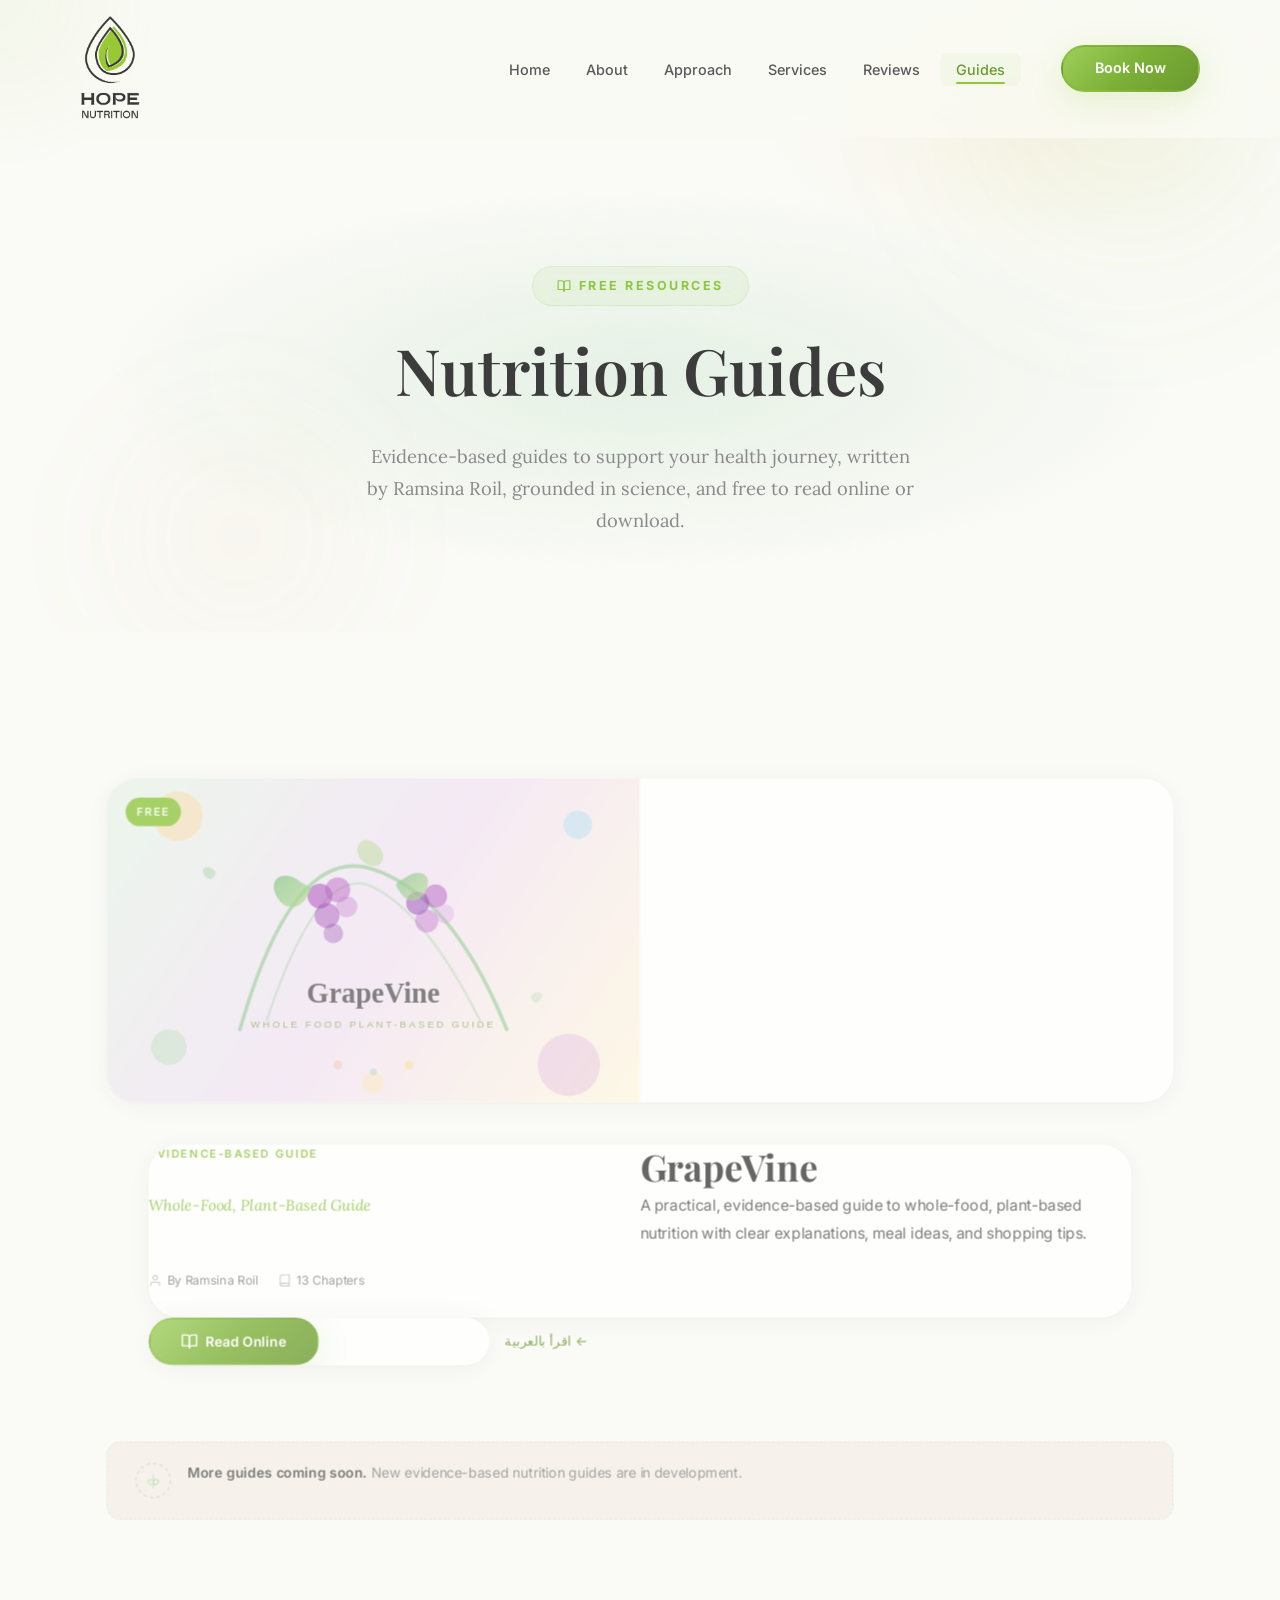
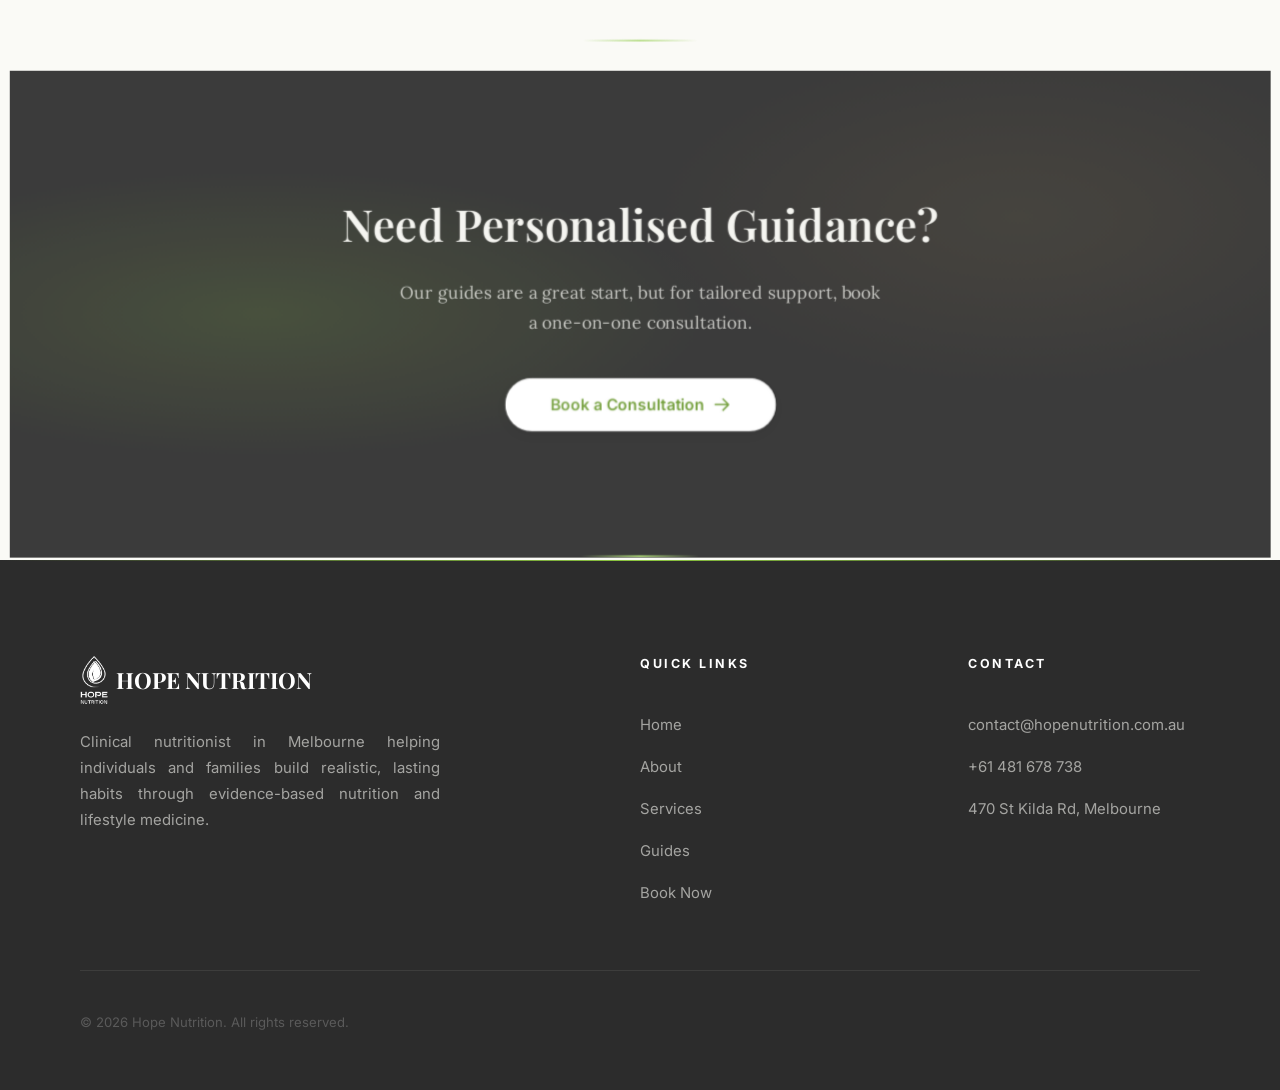
==== commit f0e15590: "Redesign guides page: featured horizontal card layout, inline coming-soon note" ====
--- a/booklets.html
+++ b/booklets.html
@@ -58,124 +58,185 @@
   <link rel="manifest" href="/manifest.json">
 
   <style>
-    /* ─── Guides Grid ─── */
-    .guides-grid {
+    /* ─── Featured Guide ─── */
+    .featured-guide {
       display: grid;
-      grid-template-columns: repeat(2, 1fr);
-      gap: 2rem;
-    }
-
-    /* ─── Guide Card ─── */
-    .guide-card {
-      display: flex;
-      flex-direction: column;
+      grid-template-columns: 1fr 1fr;
+      gap: 0;
       background: var(--color-surface);
-      border-radius: var(--radius-lg);
-      border: 1px solid var(--color-border-light);
+      border-radius: var(--radius-xl);
       overflow: hidden;
+      box-shadow: 0 4px 32px rgba(0,0,0,0.06), 0 1px 4px rgba(0,0,0,0.04);
       text-decoration: none;
       color: inherit;
-      transition: transform 0.3s ease, box-shadow 0.3s ease;
+      transition: transform 0.4s var(--ease-out), box-shadow 0.4s var(--ease-out);
+    }
+
+    .featured-guide:hover {
+      transform: translateY(-4px);
+      box-shadow: 0 16px 48px rgba(0,0,0,0.1), 0 4px 12px rgba(0,0,0,0.04);
+    }
+
+    .featured-guide__visual {
       position: relative;
-      box-shadow: 0 2px 16px rgba(0,0,0,0.04);
-    }
-
-    a.guide-card:hover {
-      transform: translateY(-4px);
-      box-shadow: 0 12px 40px rgba(0,0,0,0.08);
-    }
-
-    .guide-card__badge {
+      overflow: hidden;
+      min-height: 340px;
+    }
+
+    .featured-guide__visual svg {
       position: absolute;
-      top: 1rem;
-      right: 1rem;
+      inset: 0;
+      width: 100%;
+      height: 100%;
+    }
+
+    .featured-guide__badge {
+      position: absolute;
+      top: 1.25rem;
+      left: 1.25rem;
       background: var(--color-primary);
       color: white;
       font-size: 0.72rem;
       font-weight: 600;
       text-transform: uppercase;
-      letter-spacing: 0.08em;
-      padding: 0.25rem 0.65rem;
+      letter-spacing: 0.1em;
+      padding: 0.3rem 0.75rem;
       border-radius: 99px;
       z-index: 2;
     }
 
-    .guide-card__cover {
-      aspect-ratio: 400 / 260;
-      overflow: hidden;
-    }
-
-    .guide-card__cover svg {
-      width: 100%;
-      height: 100%;
-      display: block;
-    }
-
-    .guide-card__cover--placeholder {
-      opacity: 0.6;
-    }
-
-    .guide-card__body {
-      padding: 2rem 2.25rem 2.25rem;
+    .featured-guide__body {
+      padding: 2.75rem 2.75rem 2.5rem;
       display: flex;
       flex-direction: column;
-      flex: 1;
+      justify-content: center;
       text-align: left;
     }
 
-    .guide-card__title {
-      font-size: 1.4rem;
+    .featured-guide__eyebrow {
+      font-size: 0.72rem;
+      font-weight: 600;
+      text-transform: uppercase;
+      letter-spacing: 2px;
+      color: var(--color-primary);
+      margin-bottom: 0.5rem;
+    }
+
+    .featured-guide__title {
+      font-family: var(--font-heading);
+      font-size: clamp(1.8rem, 3vw, 2.4rem);
       font-weight: 700;
       color: var(--color-primary-darker);
-      margin-bottom: 0.15rem;
-    }
-
-    .guide-card__subtitle {
+      margin-bottom: 0.25rem;
+      line-height: 1.2;
+    }
+
+    .featured-guide__subtitle {
       font-family: var(--font-accent);
       font-style: italic;
-      font-size: 0.92rem;
+      font-size: 1rem;
       color: var(--color-primary);
-      margin-bottom: 0.85rem;
-    }
-
-    .guide-card__desc {
-      font-size: 0.95rem;
-      line-height: 1.75;
+      margin-bottom: 1.25rem;
+    }
+
+    .featured-guide__desc {
+      font-size: 1rem;
+      line-height: 1.8;
       color: var(--color-text-secondary);
-      margin-bottom: 1rem;
-      flex: 1;
-      text-align: left;
-    }
-
-    .guide-card__meta {
+      margin-bottom: 1.5rem;
+    }
+
+    .featured-guide__meta {
+      display: flex;
+      gap: 1.25rem;
+      font-size: 0.8rem;
+      color: var(--color-text-muted);
+      margin-bottom: 1.75rem;
+      align-items: center;
+    }
+
+    .featured-guide__meta span {
+      display: flex;
+      align-items: center;
+      gap: 0.35rem;
+    }
+
+    .featured-guide__meta svg {
+      width: 14px;
+      height: 14px;
+      opacity: 0.5;
+    }
+
+    .featured-guide__actions {
       display: flex;
       gap: 1rem;
-      font-size: 0.78rem;
-      color: var(--color-text-muted);
-      margin-bottom: 1.25rem;
-    }
-
-    .guide-card__meta span {
+      align-items: center;
+      flex-wrap: wrap;
+    }
+
+    .featured-guide__actions .btn {
+      pointer-events: none;
+    }
+
+    .featured-guide__arabic {
+      font-size: 0.85rem;
+      color: var(--color-primary-dark);
+      text-decoration: none;
+      transition: color 0.2s ease;
+    }
+
+    .featured-guide__arabic:hover {
+      color: var(--color-primary);
+    }
+
+    /* ─── Coming Soon note ─── */
+    .coming-soon {
       display: flex;
       align-items: center;
-      gap: 0.3rem;
-    }
-
-    .guide-card__actions .btn {
-      pointer-events: none;
-    }
-
-    .guide-card--soon {
-      border-style: dashed;
-      cursor: default;
+      gap: 1rem;
+      margin-top: 2.5rem;
+      padding: 1.25rem 1.75rem;
+      background: var(--color-bg-warm);
+      border-radius: var(--radius-md);
+      border: 1px dashed var(--color-border);
+    }
+
+    .coming-soon__icon {
+      width: 40px;
+      height: 40px;
+      flex-shrink: 0;
+      opacity: 0.5;
+    }
+
+    .coming-soon__text {
+      font-size: 0.9rem;
+      color: var(--color-text-muted);
+      line-height: 1.5;
+    }
+
+    .coming-soon__text strong {
+      color: var(--color-text-secondary);
+      font-weight: 600;
     }
 
     @media (max-width: 768px) {
-      .guides-grid { grid-template-columns: 1fr; max-width: 480px; margin: 0 auto; }
-    }
-
-    @media (max-width: 420px) {
-      .guides-grid { grid-template-columns: 1fr; }
+      .featured-guide {
+        grid-template-columns: 1fr;
+      }
+
+      .featured-guide__visual {
+        min-height: 200px;
+      }
+
+      .featured-guide__body {
+        padding: 2rem 1.75rem 2.25rem;
+      }
+
+      .coming-soon {
+        flex-direction: column;
+        text-align: center;
+        gap: 0.75rem;
+      }
     }
   </style>
 </head>
@@ -227,122 +288,104 @@
     </div>
   </section>
 
-  <!-- ========== GUIDES GRID ========== -->
+  <!-- ========== FEATURED GUIDE ========== -->
   <section class="section">
     <div class="container">
 
-      <div class="guides-grid">
-
-        <!-- ─── GrapeVine Card ─── -->
-        <a href="grapevine-read.html" class="guide-card fade-up">
-          <div class="guide-card__badge">Free</div>
-          <div class="guide-card__cover">
-            <svg viewBox="0 0 400 260" fill="none" xmlns="http://www.w3.org/2000/svg">
-              <defs>
-                <linearGradient id="bgGrad" x1="0" y1="0" x2="400" y2="260" gradientUnits="userSpaceOnUse">
-                  <stop offset="0%" stop-color="#E8F5E9"/>
-                  <stop offset="50%" stop-color="#F3E5F5"/>
-                  <stop offset="100%" stop-color="#FFF8E1"/>
-                </linearGradient>
-                <linearGradient id="leafGrad" x1="0" y1="0" x2="1" y2="1">
-                  <stop offset="0%" stop-color="#66BB6A"/>
-                  <stop offset="100%" stop-color="#AED581"/>
-                </linearGradient>
-              </defs>
-              <rect width="400" height="260" rx="8" fill="url(#bgGrad)"/>
-              <!-- Decorative circles -->
-              <circle cx="60" cy="40" r="20" fill="#FFCC80" opacity="0.4"/>
-              <circle cx="340" cy="220" r="25" fill="#CE93D8" opacity="0.3"/>
-              <circle cx="350" cy="50" r="12" fill="#81D4FA" opacity="0.35"/>
-              <circle cx="50" cy="210" r="15" fill="#A5D6A7" opacity="0.4"/>
-              <!-- Vine arch -->
-              <path d="M100 200 Q140 60 200 80 Q260 100 300 200" stroke="#66BB6A" stroke-width="3" fill="none" opacity="0.5" stroke-linecap="round"/>
-              <path d="M120 190 Q160 80 200 95 Q240 110 280 190" stroke="#81C784" stroke-width="2" fill="none" opacity="0.35" stroke-linecap="round"/>
-              <!-- Grape clusters -->
-              <circle cx="160" cy="100" r="10" fill="#9C27B0" opacity="0.55"/>
-              <circle cx="175" cy="95" r="10" fill="#AB47BC" opacity="0.5"/>
-              <circle cx="167" cy="115" r="10" fill="#8E24AA" opacity="0.45"/>
-              <circle cx="183" cy="108" r="9" fill="#BA68C8" opacity="0.4"/>
-              <circle cx="173" cy="128" r="8" fill="#7B1FA2" opacity="0.35"/>
-              <!-- Second cluster -->
-              <circle cx="235" cy="105" r="9" fill="#7B1FA2" opacity="0.5"/>
-              <circle cx="248" cy="100" r="9" fill="#9C27B0" opacity="0.45"/>
-              <circle cx="241" cy="118" r="9" fill="#AB47BC" opacity="0.4"/>
-              <circle cx="254" cy="113" r="8" fill="#CE93D8" opacity="0.35"/>
-              <!-- Leaves -->
-              <path d="M145 88c-14-10-28-4-22 10s20 14 26 4 8-8-4-14z" fill="url(#leafGrad)" opacity="0.7"/>
-              <path d="M222 86c12-9 24-4 19 9s-17 12-22 4-7-7 3-13z" fill="url(#leafGrad)" opacity="0.65"/>
-              <path d="M190 70c-6-12 2-20 12-14s10 18 2 20-10-2-14-6z" fill="#AED581" opacity="0.5"/>
-              <!-- Small floating leaves -->
-              <path d="M80 80c-5-4-10-1-8 4s7 5 9 2 3-3-1-6z" fill="#66BB6A" opacity="0.3"/>
-              <path d="M320 170c4-3 9-1 7 4s-6 4-8 1-2-3 1-5z" fill="#81C784" opacity="0.25"/>
-              <!-- Title text -->
-              <text x="200" y="180" text-anchor="middle" font-family="Georgia, serif" font-weight="700" font-size="22" fill="#3C3C3C" opacity="0.75">GrapeVine</text>
-              <text x="200" y="202" text-anchor="middle" font-family="sans-serif" font-weight="400" font-size="9" letter-spacing="2" fill="#6B9A2F" opacity="0.7">WHOLE FOOD PLANT-BASED GUIDE</text>
-              <!-- Bottom accent dots -->
-              <circle cx="170" cy="230" r="4" fill="#FFAB91" opacity="0.4"/>
-              <circle cx="200" cy="235" r="3" fill="#80CBC4" opacity="0.35"/>
-              <circle cx="230" cy="230" r="4" fill="#FFD54F" opacity="0.4"/>
-            </svg>
+      <!-- ─── GrapeVine Featured ─── -->
+      <a href="grapevine-read.html" class="featured-guide fade-up">
+        <div class="featured-guide__visual">
+          <span class="featured-guide__badge">Free</span>
+          <svg viewBox="0 0 600 400" fill="none" xmlns="http://www.w3.org/2000/svg" preserveAspectRatio="xMidYMid slice">
+            <defs>
+              <linearGradient id="bgGrad" x1="0" y1="0" x2="600" y2="400" gradientUnits="userSpaceOnUse">
+                <stop offset="0%" stop-color="#E8F5E9"/>
+                <stop offset="50%" stop-color="#F3E5F5"/>
+                <stop offset="100%" stop-color="#FFF8E1"/>
+              </linearGradient>
+              <linearGradient id="leafGrad" x1="0" y1="0" x2="1" y2="1">
+                <stop offset="0%" stop-color="#66BB6A"/>
+                <stop offset="100%" stop-color="#AED581"/>
+              </linearGradient>
+            </defs>
+            <rect width="600" height="400" fill="url(#bgGrad)"/>
+            <!-- Decorative circles -->
+            <circle cx="80" cy="60" r="28" fill="#FFCC80" opacity="0.4"/>
+            <circle cx="520" cy="340" r="35" fill="#CE93D8" opacity="0.3"/>
+            <circle cx="530" cy="70" r="16" fill="#81D4FA" opacity="0.35"/>
+            <circle cx="70" cy="320" r="20" fill="#A5D6A7" opacity="0.4"/>
+            <circle cx="300" cy="360" r="12" fill="#FFE082" opacity="0.3"/>
+            <!-- Vine arch -->
+            <path d="M150 300 Q210 90 300 120 Q390 150 450 300" stroke="#66BB6A" stroke-width="4" fill="none" opacity="0.5" stroke-linecap="round"/>
+            <path d="M180 290 Q240 110 300 140 Q360 170 420 290" stroke="#81C784" stroke-width="2.5" fill="none" opacity="0.35" stroke-linecap="round"/>
+            <!-- Grape cluster left -->
+            <circle cx="240" cy="150" r="14" fill="#9C27B0" opacity="0.55"/>
+            <circle cx="260" cy="143" r="14" fill="#AB47BC" opacity="0.5"/>
+            <circle cx="248" cy="172" r="14" fill="#8E24AA" opacity="0.45"/>
+            <circle cx="270" cy="162" r="12" fill="#BA68C8" opacity="0.4"/>
+            <circle cx="255" cy="192" r="11" fill="#7B1FA2" opacity="0.35"/>
+            <!-- Grape cluster right -->
+            <circle cx="350" cy="158" r="13" fill="#7B1FA2" opacity="0.5"/>
+            <circle cx="370" cy="150" r="13" fill="#9C27B0" opacity="0.45"/>
+            <circle cx="360" cy="178" r="13" fill="#AB47BC" opacity="0.4"/>
+            <circle cx="380" cy="170" r="11" fill="#CE93D8" opacity="0.35"/>
+            <!-- Leaves -->
+            <path d="M218 134c-18-14-36-5-28 14s26 18 34 5 10-10-6-19z" fill="url(#leafGrad)" opacity="0.7"/>
+            <path d="M335 130c16-12 32-5 25 12s-22 16-29 5-9-9 4-17z" fill="url(#leafGrad)" opacity="0.65"/>
+            <path d="M285 108c-8-16 3-26 16-18s13 24 3 26-13-3-19-8z" fill="#AED581" opacity="0.5"/>
+            <!-- Small floating leaves -->
+            <path d="M120 120c-7-5-14-2-11 5s10 7 12 3 4-4-1-8z" fill="#66BB6A" opacity="0.3"/>
+            <path d="M480 260c5-4 12-1 9 5s-8 6-10 2-3-4 1-7z" fill="#81C784" opacity="0.25"/>
+            <!-- Title text -->
+            <text x="300" y="270" text-anchor="middle" font-family="Georgia, serif" font-weight="700" font-size="32" fill="#3C3C3C" opacity="0.8">GrapeVine</text>
+            <text x="300" y="298" text-anchor="middle" font-family="sans-serif" font-weight="400" font-size="11" letter-spacing="3" fill="#6B9A2F" opacity="0.7">WHOLE FOOD PLANT-BASED GUIDE</text>
+            <!-- Bottom accent dots -->
+            <circle cx="260" cy="340" r="5" fill="#FFAB91" opacity="0.4"/>
+            <circle cx="300" cy="348" r="4" fill="#80CBC4" opacity="0.35"/>
+            <circle cx="340" cy="340" r="5" fill="#FFD54F" opacity="0.4"/>
+          </svg>
+        </div>
+        <div class="featured-guide__body">
+          <div class="featured-guide__eyebrow">Evidence-Based Guide</div>
+          <h3 class="featured-guide__title">GrapeVine</h3>
+          <p class="featured-guide__subtitle">Whole-Food, Plant-Based Guide</p>
+          <p class="featured-guide__desc">
+            A practical, evidence-based guide to whole-food, plant-based nutrition
+            with clear explanations, meal ideas, and shopping tips.
+          </p>
+          <div class="featured-guide__meta">
+            <span>
+              <svg viewBox="0 0 24 24" fill="none" stroke="currentColor" stroke-width="2"><path d="M20 21v-2a4 4 0 00-4-4H8a4 4 0 00-4 4v2" stroke-linecap="round"/><circle cx="12" cy="7" r="4"/></svg>
+              By Ramsina Roil
+            </span>
+            <span>
+              <svg viewBox="0 0 24 24" fill="none" stroke="currentColor" stroke-width="2"><path d="M4 19.5A2.5 2.5 0 016.5 17H20" stroke-linecap="round"/><path d="M6.5 2H20v20H6.5A2.5 2.5 0 014 19.5v-15A2.5 2.5 0 016.5 2z"/></svg>
+              13 Chapters
+            </span>
           </div>
-          <div class="guide-card__body">
-            <h3 class="guide-card__title">GrapeVine</h3>
-            <p class="guide-card__subtitle">Whole-Food, Plant-Based Guide</p>
-            <p class="guide-card__desc">
-              A practical, evidence-based guide to whole-food, plant-based nutrition
-              with clear explanations, meal ideas, and shopping tips.
-            </p>
-            <div class="guide-card__meta">
-              <span>By Ramsina Roil</span>
-              <span>13 Chapters</span>
-            </div>
-            <div class="guide-card__actions">
-              <span class="btn btn--primary btn--sm">
-                <svg viewBox="0 0 24 24" fill="none" stroke="currentColor" stroke-width="2" width="16" height="16"><path d="M2 3h6a4 4 0 014 4v14a3 3 0 00-3-3H2z" stroke-linecap="round" stroke-linejoin="round"/><path d="M22 3h-6a4 4 0 00-4 4v14a3 3 0 013-3h7z" stroke-linecap="round" stroke-linejoin="round"/></svg>
-                Read Online
-              </span>
-            </div>
-            <a href="grapevine-read-ar.html" style="display:inline-block;margin-top:0.5rem;font-size:0.82rem;color:var(--color-primary-dark);text-decoration:none;">اقرأ بالعربية &larr;</a>
-          </div>
-        </a>
-
-        <!-- ─── More Guides Coming Soon ─── -->
-        <div class="guide-card guide-card--soon fade-up">
-          <div class="guide-card__cover guide-card__cover--placeholder">
-            <svg viewBox="0 0 400 260" fill="none" xmlns="http://www.w3.org/2000/svg">
-              <rect width="400" height="260" rx="8" fill="#F5F5F0"/>
-              <!-- Soft radial glow -->
-              <circle cx="200" cy="120" r="80" fill="#E8F5E9" opacity="0.5"/>
-              <!-- Pot -->
-              <rect x="178" y="155" width="44" height="32" rx="6" fill="#D7D3C8" opacity="0.5"/>
-              <rect x="172" y="148" width="56" height="10" rx="4" fill="#C8C4B8" opacity="0.5"/>
-              <!-- Soil -->
-              <ellipse cx="200" cy="152" rx="18" ry="4" fill="#A09880" opacity="0.3"/>
-              <!-- Stem -->
-              <path d="M200 148 Q200 120 200 105" stroke="#A5D6A7" stroke-width="2.5" stroke-linecap="round" fill="none" opacity="0.6"/>
-              <!-- Small leaves -->
-              <path d="M200 125 Q210 115 215 120 Q210 128 200 125z" fill="#81C784" opacity="0.5"/>
-              <path d="M200 115 Q190 105 185 110 Q190 118 200 115z" fill="#A5D6A7" opacity="0.45"/>
-              <!-- Tiny sprout tip -->
-              <path d="M197 105 Q200 95 203 105" stroke="#66BB6A" stroke-width="2" stroke-linecap="round" fill="none" opacity="0.5"/>
-              <!-- Floating dots -->
-              <circle cx="155" cy="90" r="4" fill="#C8E6C9" opacity="0.4"/>
-              <circle cx="245" cy="95" r="3" fill="#DCEDC8" opacity="0.35"/>
-              <circle cx="170" cy="200" r="3" fill="#E0E0DA" opacity="0.3"/>
-              <circle cx="235" cy="195" r="2.5" fill="#E0E0DA" opacity="0.25"/>
-            </svg>
-          </div>
-          <div class="guide-card__body">
-            <h3 class="guide-card__title" style="color: var(--color-text-muted);">More Guides Coming Soon</h3>
-            <p class="guide-card__desc" style="color: var(--color-text-muted);">
-              New evidence-based nutrition guides are in development. Check back soon.
-            </p>
+          <div class="featured-guide__actions">
+            <span class="btn btn--primary">
+              <svg viewBox="0 0 24 24" fill="none" stroke="currentColor" stroke-width="2" width="18" height="18"><path d="M2 3h6a4 4 0 014 4v14a3 3 0 00-3-3H2z" stroke-linecap="round" stroke-linejoin="round"/><path d="M22 3h-6a4 4 0 00-4 4v14a3 3 0 013-3h7z" stroke-linecap="round" stroke-linejoin="round"/></svg>
+              Read Online
+            </span>
+            <a href="grapevine-read-ar.html" class="featured-guide__arabic" onclick="event.stopPropagation();">اقرأ بالعربية &larr;</a>
           </div>
         </div>
-
-      </div><!-- /guides-grid -->
-
-      <!-- ─── Secondary Links (Visual Summary, Arabic, PDF) ─── -->
+      </a>
+
+      <!-- ─── Coming Soon ─── -->
+      <div class="coming-soon fade-up">
+        <svg class="coming-soon__icon" viewBox="0 0 40 40" fill="none">
+          <circle cx="20" cy="20" r="18" stroke="#C8C4B8" stroke-width="1.5" stroke-dasharray="4 3" fill="none"/>
+          <path d="M20 28V20M20 20V14M20 20c-3-2-6-1-5 2s5 3 5 0z" stroke="#A5D6A7" stroke-width="1.5" stroke-linecap="round" fill="none"/>
+          <path d="M20 20c3-2 6-1 5 2s-5 3-5 0z" stroke="#81C784" stroke-width="1.5" stroke-linecap="round" fill="none"/>
+        </svg>
+        <p class="coming-soon__text">
+          <strong>More guides coming soon.</strong>
+          New evidence-based nutrition guides are in development.
+        </p>
+      </div>
+
     </div>
   </section>
 
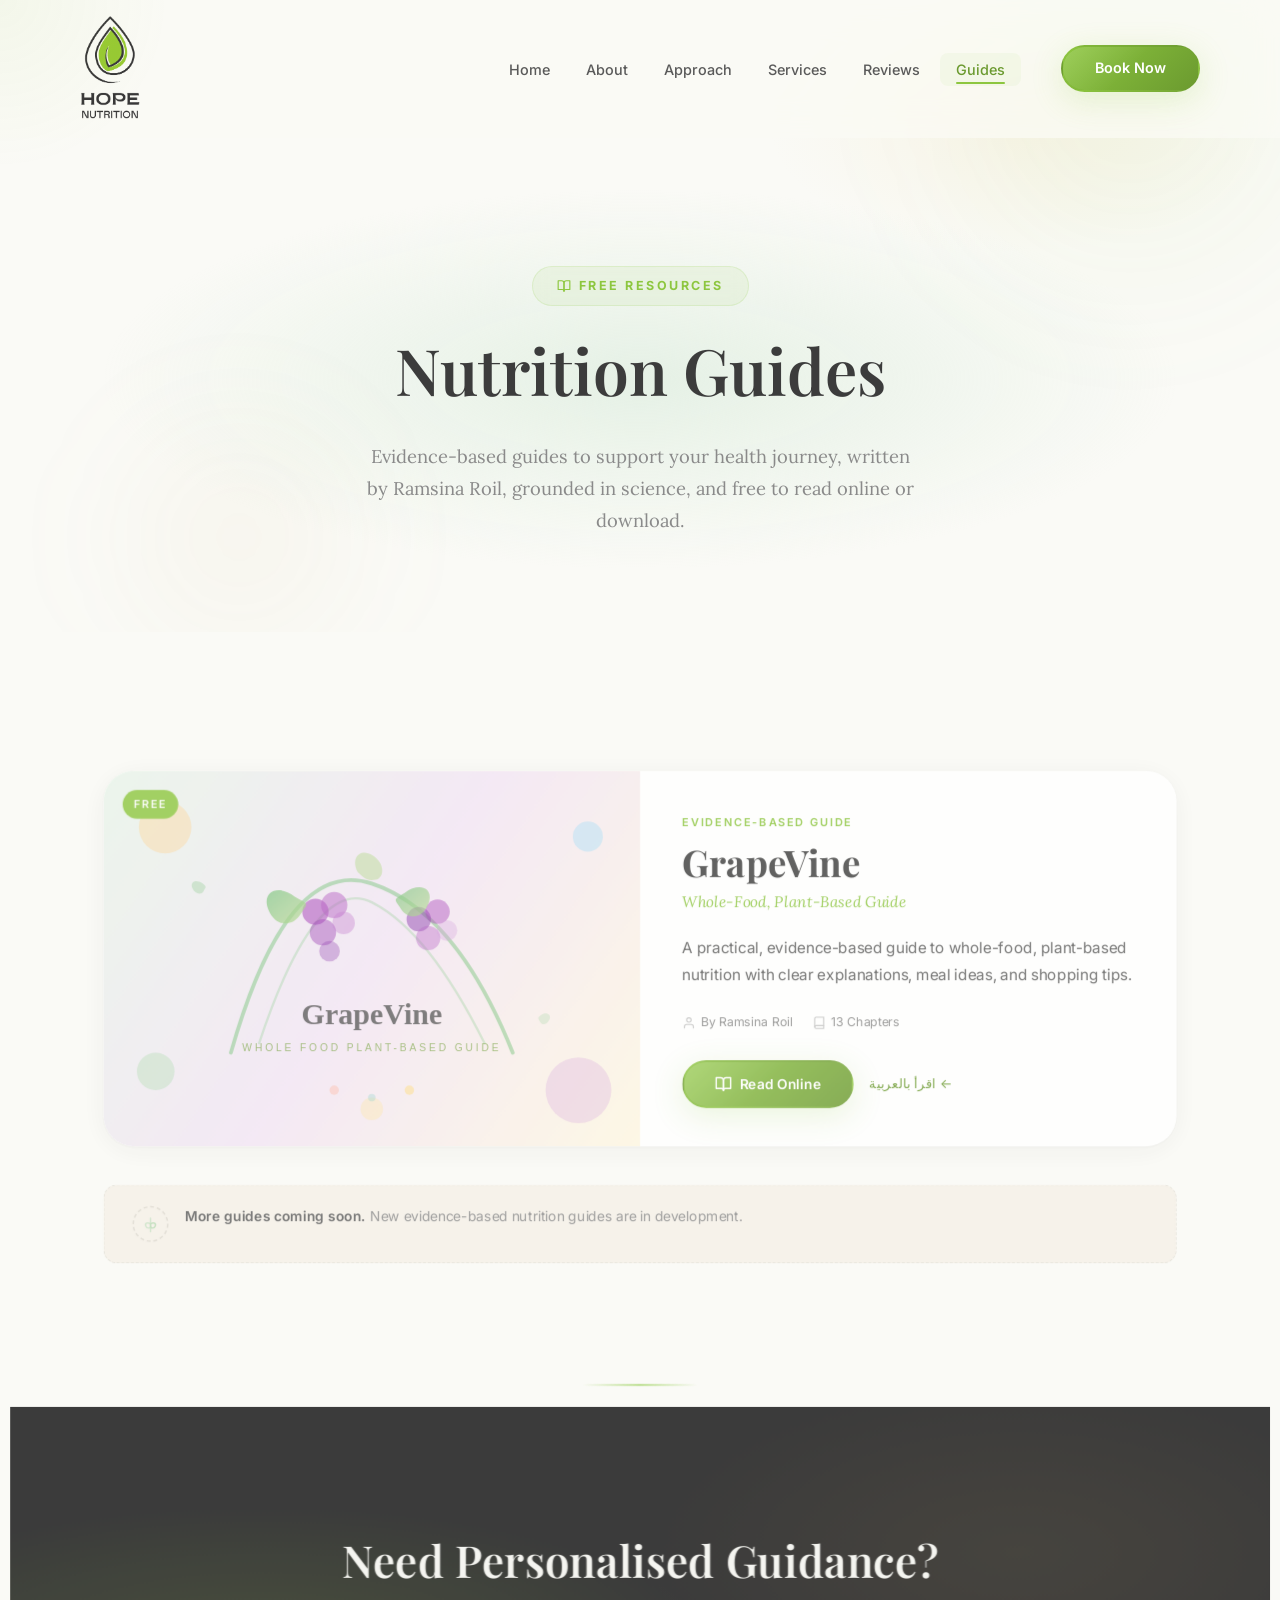
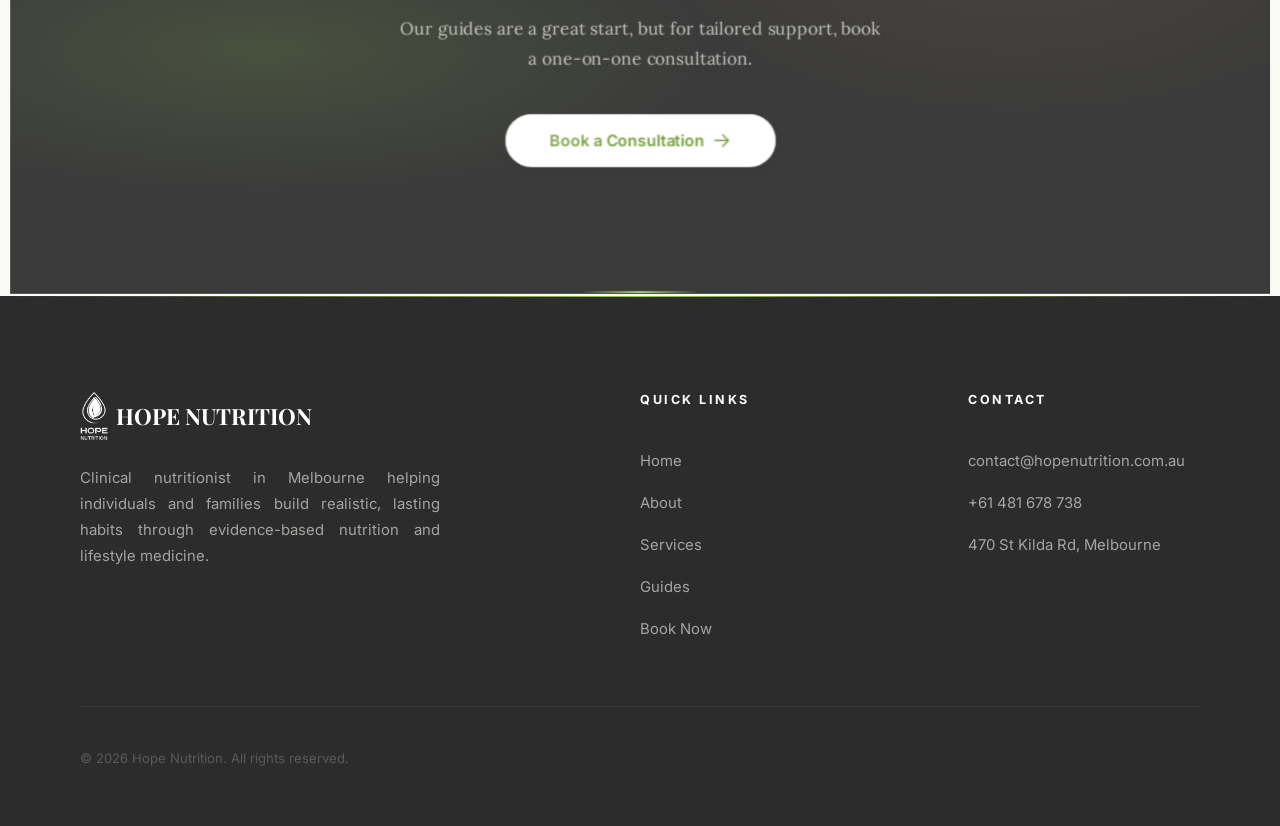
==== commit f830a6df: "Fix guides featured card markup by removing nested links" ====
--- a/booklets.html
+++ b/booklets.html
@@ -175,7 +175,7 @@
     }
 
     .featured-guide__actions .btn {
-      pointer-events: none;
+      display: inline-flex;
     }
 
     .featured-guide__arabic {
@@ -293,7 +293,7 @@
     <div class="container">
 
       <!-- ─── GrapeVine Featured ─── -->
-      <a href="grapevine-read.html" class="featured-guide fade-up">
+      <article class="featured-guide fade-up">
         <div class="featured-guide__visual">
           <span class="featured-guide__badge">Free</span>
           <svg viewBox="0 0 600 400" fill="none" xmlns="http://www.w3.org/2000/svg" preserveAspectRatio="xMidYMid slice">
@@ -364,14 +364,14 @@
             </span>
           </div>
           <div class="featured-guide__actions">
-            <span class="btn btn--primary">
+            <a href="grapevine-read.html" class="btn btn--primary">
               <svg viewBox="0 0 24 24" fill="none" stroke="currentColor" stroke-width="2" width="18" height="18"><path d="M2 3h6a4 4 0 014 4v14a3 3 0 00-3-3H2z" stroke-linecap="round" stroke-linejoin="round"/><path d="M22 3h-6a4 4 0 00-4 4v14a3 3 0 013-3h7z" stroke-linecap="round" stroke-linejoin="round"/></svg>
               Read Online
-            </span>
-            <a href="grapevine-read-ar.html" class="featured-guide__arabic" onclick="event.stopPropagation();">اقرأ بالعربية &larr;</a>
+            </a>
+            <a href="grapevine-read-ar.html" class="featured-guide__arabic">اقرأ بالعربية &larr;</a>
           </div>
         </div>
-      </a>
+      </article>
 
       <!-- ─── Coming Soon ─── -->
       <div class="coming-soon fade-up">
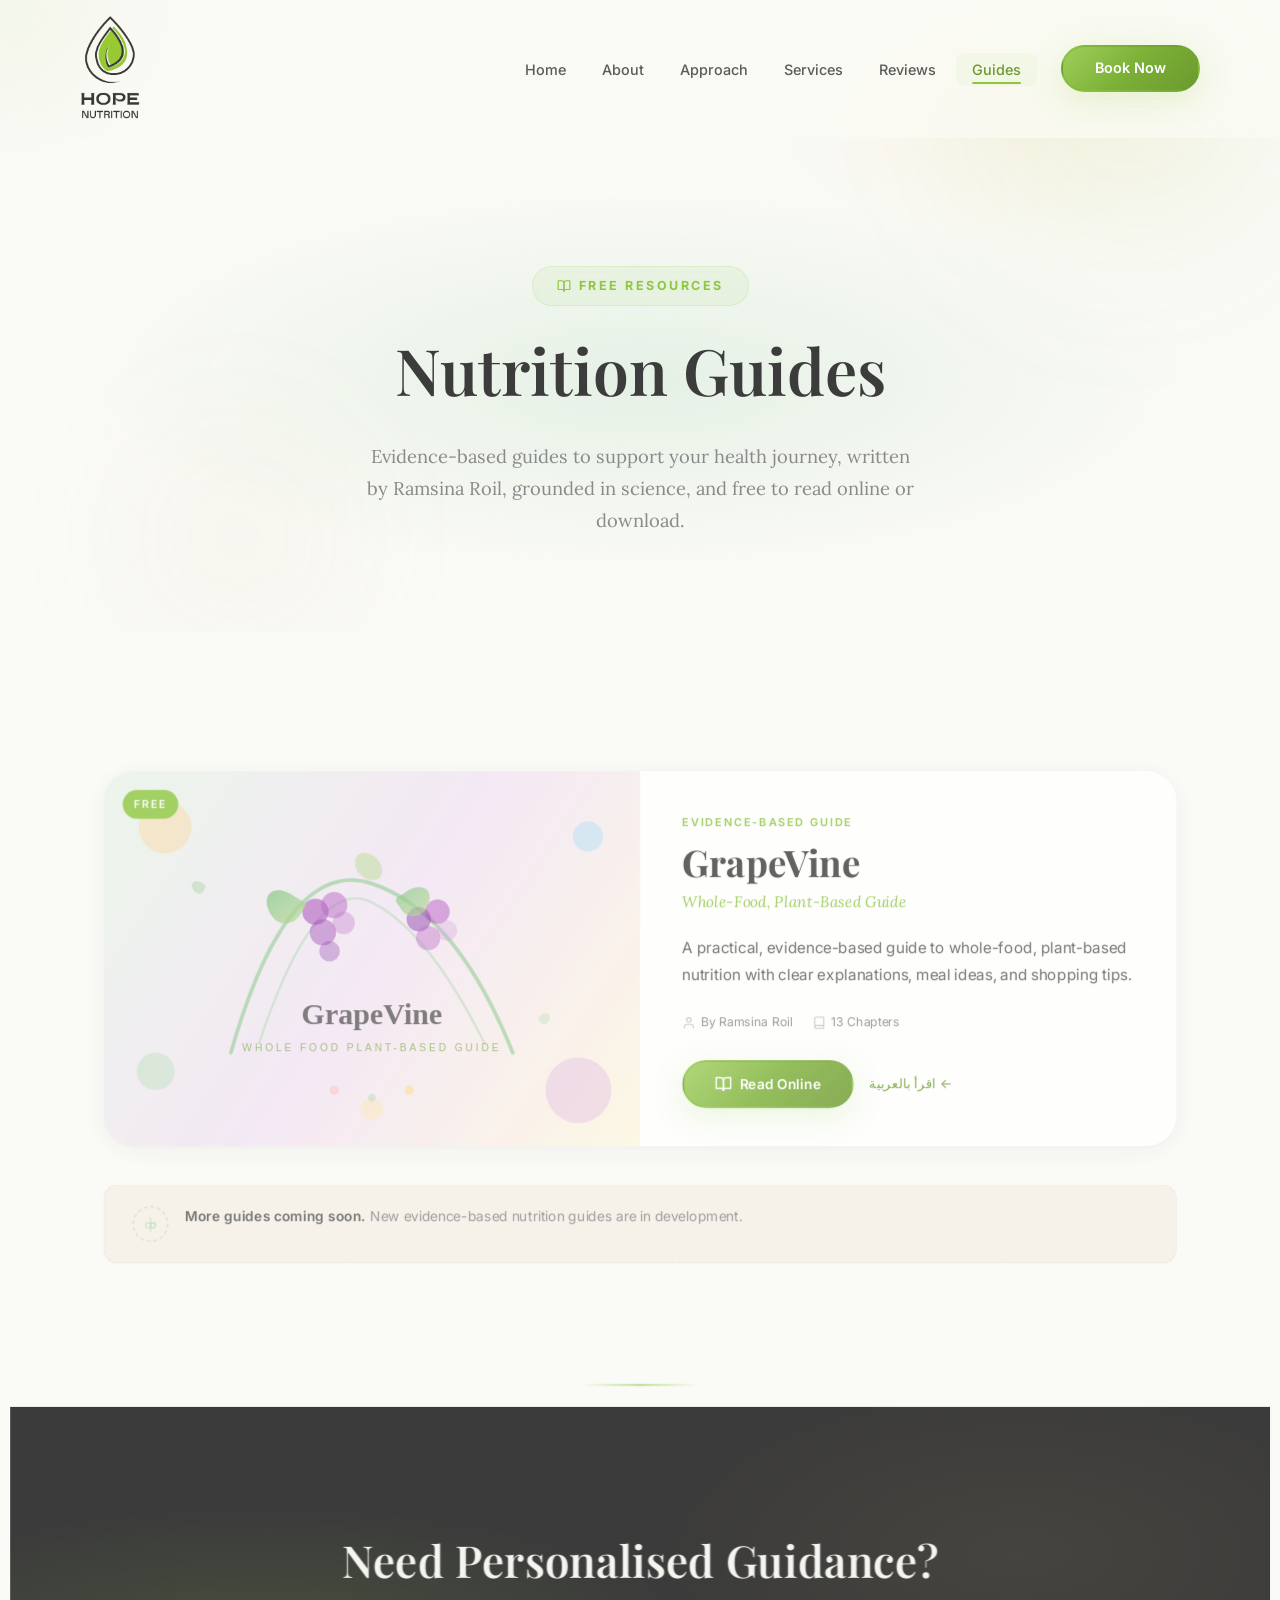
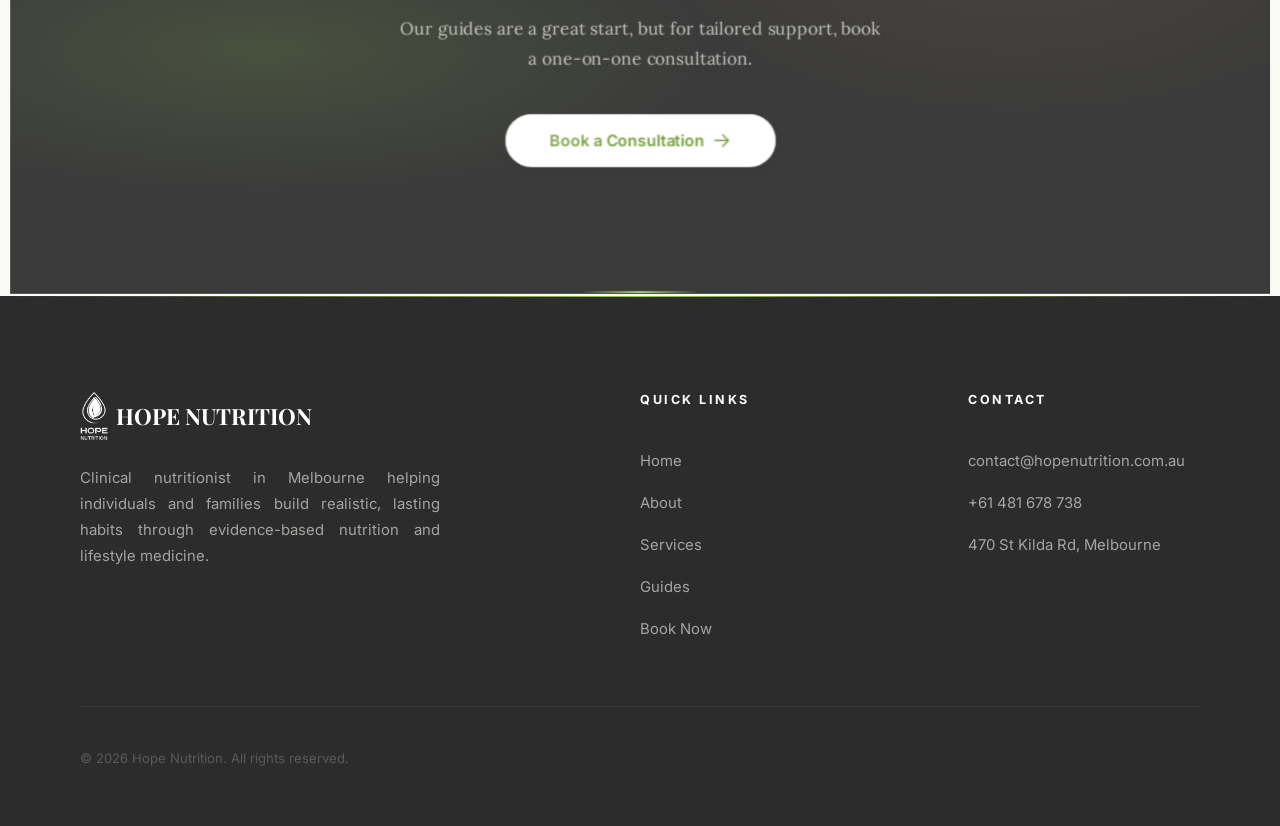
==== commit 9c8ede00: "Rebuild mobile navigation as a proper slide-in drawer" ====
--- a/booklets.html
+++ b/booklets.html
@@ -250,15 +250,17 @@
         <img src="images/logo.png" alt="Hope Nutrition leaf logo" class="logo-icon">
       </a>
       <nav class="nav" role="navigation" aria-label="Main navigation">
-        <ul class="nav__list">
-          <li><a href="index.html" class="nav__link">Home</a></li>
-          <li><a href="index.html#about" class="nav__link">About</a></li>
-          <li><a href="index.html#pillars" class="nav__link">Approach</a></li>
-          <li><a href="index.html#services" class="nav__link">Services</a></li>
-          <li><a href="index.html#testimonials" class="nav__link">Reviews</a></li>
-          <li><a href="booklets.html" class="nav__link nav__link--active">Guides</a></li>
+        <div class="nav__drawer" aria-hidden="true">
+          <ul class="nav__list">
+            <li><a href="index.html" class="nav__link">Home</a></li>
+            <li><a href="index.html#about" class="nav__link">About</a></li>
+            <li><a href="index.html#pillars" class="nav__link">Approach</a></li>
+            <li><a href="index.html#services" class="nav__link">Services</a></li>
+            <li><a href="index.html#testimonials" class="nav__link">Reviews</a></li>
+            <li><a href="booklets.html" class="nav__link nav__link--active">Guides</a></li>
+          </ul>
           <a href="https://app.squareup.com/appointments/book/omzgfrghou5f38/LFP9SFMS7XYZB/start" class="nav__mobile-cta" target="_blank" rel="noopener noreferrer">Book Now</a>
-        </ul>
+        </div>
         <a href="https://app.squareup.com/appointments/book/omzgfrghou5f38/LFP9SFMS7XYZB/start" class="btn btn--primary" target="_blank" rel="noopener noreferrer">Book Now</a>
         <button class="nav-toggle" aria-label="Toggle menu" aria-expanded="false">
           <span></span>
--- a/css/style.css
+++ b/css/style.css
@@ -315,7 +315,13 @@
 .header__logo span { color: var(--color-primary); }
 .header__logo .logo-icon { width: 60px; height: auto; }
 
-.nav { display: flex; align-items: center; gap: var(--space-xl); }
+.nav { display: flex; align-items: center; gap: var(--space-lg); }
+
+.nav__drawer {
+  display: flex;
+  align-items: center;
+  gap: var(--space-xl);
+}
 
 .nav__list {
   display: flex;
@@ -1958,39 +1964,50 @@
 }
 
 @media (max-width: 768px) {
-  .nav__list { display: none; }
+  .nav__drawer {
+    position: fixed;
+    top: 0;
+    right: 0;
+    bottom: 0;
+    width: min(360px, calc(100vw - 20px));
+    padding: 5.5rem 1.25rem 1.5rem;
+    background: rgba(255, 255, 255, 0.98);
+    backdrop-filter: blur(18px) saturate(1.3);
+    -webkit-backdrop-filter: blur(18px) saturate(1.3);
+    border-left: 1px solid var(--color-border-light);
+    box-shadow: -20px 0 48px rgba(44, 44, 44, 0.12);
+    display: flex;
+    flex-direction: column;
+    align-items: stretch;
+    gap: 1rem;
+    transform: translateX(105%);
+    transition: transform var(--transition-slow);
+    z-index: 1002;
+    overflow-y: auto;
+  }
+
+  .nav--open .nav__drawer {
+    transform: translateX(0);
+  }
+
+  .nav__list {
+    display: flex;
+    flex-direction: column;
+    align-items: stretch;
+    gap: 0.35rem;
+  }
+
   .nav .btn--primary { display: none; }
   .nav-toggle { display: flex; }
-
-  /* --- Mobile drawer overlay --- */
-  .nav__list.active {
-    display: flex;
-    flex-direction: column;
-    position: fixed;
-    top: 0; right: 0; bottom: 0;
-    width: min(320px, 85vw);
-    padding: 6rem var(--space-xl) var(--space-xl);
-    background: #FFFFFF;
-    border-left: 1px solid var(--color-border-light);
-    box-shadow: -8px 0 40px rgba(0, 0, 0, 0.12);
-    z-index: 1002;
-    align-items: stretch;
-    gap: 0;
-    transform: translateX(0);
-    animation: menuSlideIn 0.35s var(--ease-out);
-  }
-
-  @keyframes menuSlideIn {
-    from { transform: translateX(100%); opacity: 0; }
-    to   { transform: translateX(0);    opacity: 1; }
-  }
 
   /* --- Backdrop --- */
   .nav-backdrop {
     display: none;
     position: fixed;
     top: 0; left: 0; right: 0; bottom: 0;
-    background: rgba(60, 60, 60, 0.3);
+    background: rgba(44, 44, 44, 0.42);
+    backdrop-filter: blur(6px);
+    -webkit-backdrop-filter: blur(6px);
     z-index: 1001;
     opacity: 0;
     transition: opacity 0.3s ease;
@@ -2002,50 +2019,51 @@
   }
 
   /* --- Mobile nav links --- */
-  .nav__list.active li {
+  .nav--open .nav__list li {
     opacity: 0;
     animation: menuItemIn 0.4s var(--ease-out) forwards;
   }
-  .nav__list.active li:nth-child(1) { animation-delay: 0.06s; }
-  .nav__list.active li:nth-child(2) { animation-delay: 0.1s; }
-  .nav__list.active li:nth-child(3) { animation-delay: 0.14s; }
-  .nav__list.active li:nth-child(4) { animation-delay: 0.18s; }
-  .nav__list.active li:nth-child(5) { animation-delay: 0.22s; }
-  .nav__list.active li:nth-child(6) { animation-delay: 0.26s; }
+  .nav--open .nav__list li:nth-child(1) { animation-delay: 0.06s; }
+  .nav--open .nav__list li:nth-child(2) { animation-delay: 0.1s; }
+  .nav--open .nav__list li:nth-child(3) { animation-delay: 0.14s; }
+  .nav--open .nav__list li:nth-child(4) { animation-delay: 0.18s; }
+  .nav--open .nav__list li:nth-child(5) { animation-delay: 0.22s; }
+  .nav--open .nav__list li:nth-child(6) { animation-delay: 0.26s; }
 
   @keyframes menuItemIn {
     from { opacity: 0; transform: translateX(20px); }
     to   { opacity: 1; transform: translateX(0); }
   }
 
-  .nav__list.active .nav__link {
+  .nav__link {
     font-size: 1.1rem;
     font-weight: 500;
-    padding: var(--space-md) var(--space-sm);
+    padding: 0.95rem 1rem;
     color: var(--color-text);
-    border-bottom: 1px solid var(--color-border-light);
-    border-radius: 0;
+    border: 1px solid transparent;
+    border-radius: var(--radius-md);
     display: block;
     text-align: left;
-    transition: color 0.2s ease, padding-left 0.2s ease;
+    transition: all 0.2s ease;
   }
 
-  .nav__list.active .nav__link:hover,
-  .nav__list.active .nav__link--active {
+  .nav__link:hover,
+  .nav__link--active {
     color: var(--color-primary-dark);
-    background: none;
-    padding-left: var(--space-md);
+    background: rgba(141, 198, 63, 0.08);
+    border-color: rgba(141, 198, 63, 0.12);
+    transform: translateX(4px);
   }
 
-  .nav__list.active li:last-child .nav__link {
-    border-bottom: none;
+  .nav__list li {
+    list-style: none;
   }
 
   /* --- Mobile Book Now CTA inside drawer --- */
-  .nav__list .nav__mobile-cta {
+  .nav__mobile-cta {
     display: block;
     margin-top: auto;
-    padding: var(--space-md) var(--space-xl);
+    padding: 1rem 1.25rem;
     background: var(--color-primary);
     color: var(--color-white);
     font-size: 0.95rem;
@@ -2055,15 +2073,16 @@
     border-radius: var(--radius-full);
     letter-spacing: 0.02em;
     box-shadow: var(--shadow-glow-green);
-    transition: background 0.2s ease, transform 0.2s ease;
+    transition: background 0.2s ease, transform 0.2s ease, box-shadow 0.2s ease;
   }
 
-  .nav__list .nav__mobile-cta:hover {
+  .nav__mobile-cta:hover {
     background: var(--color-primary-dark);
-    transform: scale(1.02);
+    transform: translateY(-2px);
+    box-shadow: 0 14px 26px rgba(141, 198, 63, 0.24);
   }
 
-  .nav__list.active .nav__mobile-cta {
+  .nav--open .nav__mobile-cta {
     opacity: 0;
     animation: menuItemIn 0.4s var(--ease-out) 0.32s forwards;
   }
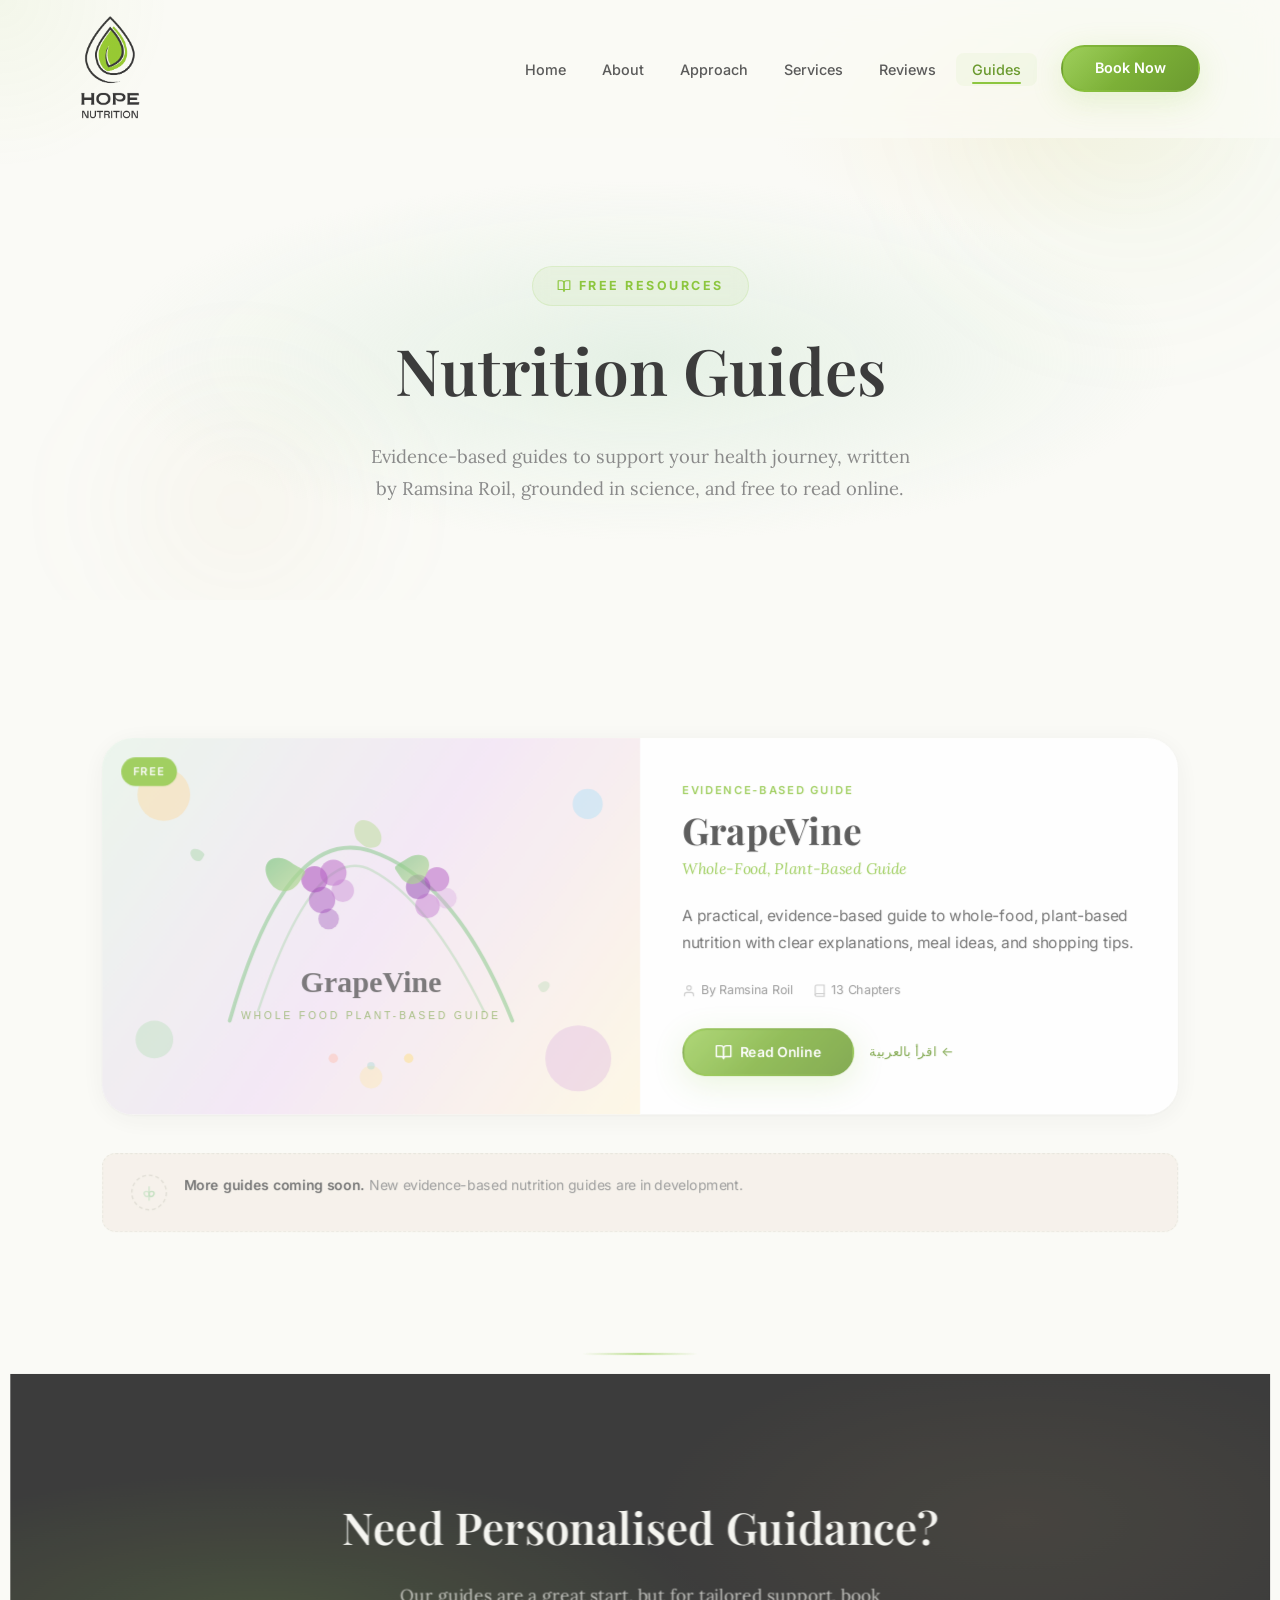
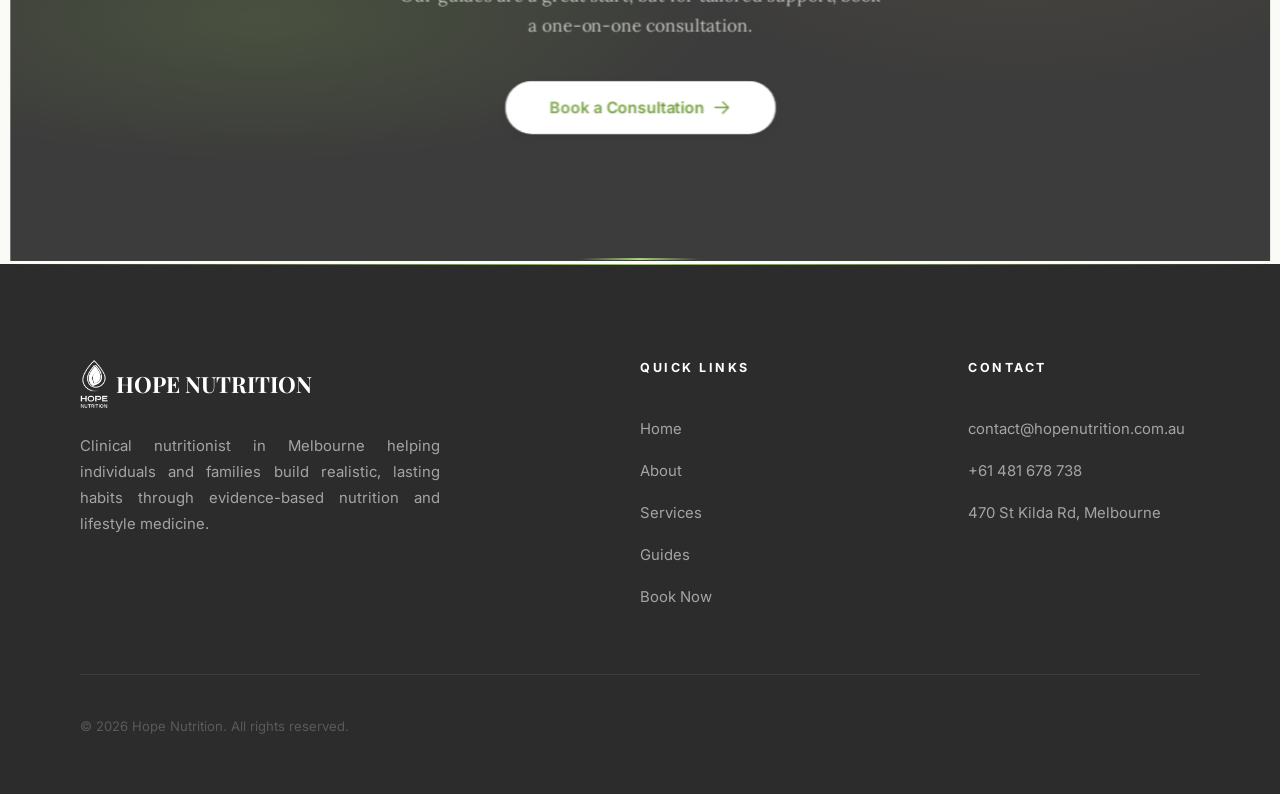
==== commit b5c165bb: "fix: remove "or download" wording from guides page Agent-Logs-Url: https://github.com/RabiRoil/hope-" ====
--- a/booklets.html
+++ b/booklets.html
@@ -3,7 +3,7 @@
 <head>
   <meta charset="UTF-8">
   <meta name="viewport" content="width=device-width, initial-scale=1.0">
-  <meta name="description" content="GrapeVine - a whole-food, plant-based guide by Ramsina Roil / Hope Nutrition. Read online or download our free evidence-based guide.">
+  <meta name="description" content="GrapeVine - a whole-food, plant-based guide by Ramsina Roil / Hope Nutrition. Read online our free evidence-based guide.">
   <meta name="keywords" content="nutrition guide, plant-based guide, whole food guide, GrapeVine, Hope Nutrition, Ramsina Roil">
   <meta name="author" content="Hope Nutrition">
   <meta name="robots" content="index, follow">
@@ -285,7 +285,7 @@
       <h1 data-split>Nutrition Guides</h1>
       <p>
         Evidence-based guides to support your health journey, written by Ramsina Roil,
-        grounded in science, and free to read online or download.
+        grounded in science, and free to read online.
       </p>
     </div>
   </section>
--- a/css/style.css
+++ b/css/style.css
@@ -77,6 +77,20 @@
   text-align: justify;
   -webkit-font-smoothing: antialiased;
   overflow-x: hidden;
+}
+
+.home-page {
+  text-align: left;
+}
+
+.home-page .about__content > p,
+.home-page .service-block__content > p,
+.home-page .service-block__detail,
+.home-page .faq-answer p,
+.home-page .contact-item__value,
+.home-page .footer__brand p {
+  text-align: justify;
+  text-justify: inter-word;
 }
 
 img { max-width: 100%; height: auto; display: block; }
@@ -293,6 +307,15 @@
   background: rgba(250, 250, 246, 0.95);
   border-bottom-color: var(--color-border-light);
   box-shadow: 0 4px 30px rgba(0,0,0,0.06);
+}
+
+.header--menu-open {
+  z-index: 1003;
+  background: transparent;
+  backdrop-filter: none;
+  -webkit-backdrop-filter: none;
+  border-bottom-color: transparent;
+  box-shadow: none;
 }
 
 .header__inner {
@@ -1964,6 +1987,33 @@
 }
 
 @media (max-width: 768px) {
+  body {
+    text-align: left;
+  }
+
+  .home-page .about__content > p,
+  .home-page .service-block__content > p,
+  .home-page .service-block__detail,
+  .home-page .faq-answer p,
+  .home-page .contact-item__value,
+  .home-page .footer__brand p {
+    text-align: left;
+  }
+
+  h1, h2, h3, h4, h5, h6,
+  p,
+  li,
+  .service-block__detail,
+  .qualification__text,
+  .testimonial-card p {
+    text-align: left;
+  }
+
+  .service-block__content h3,
+  .section-header h2 {
+    text-wrap: balance;
+  }
+
   .nav__drawer {
     position: fixed;
     top: 0;
@@ -2008,7 +2058,7 @@
     background: rgba(44, 44, 44, 0.42);
     backdrop-filter: blur(6px);
     -webkit-backdrop-filter: blur(6px);
-    z-index: 1001;
+    z-index: 1002;
     opacity: 0;
     transition: opacity 0.3s ease;
   }
@@ -2089,10 +2139,33 @@
 
   .hero { min-height: auto; padding: calc(var(--header-h, 72px) + var(--space-xl)) 0 var(--space-3xl); }
   .page-hero { padding: calc(var(--header-h, 72px) + var(--space-2xl)) 0 var(--space-xl); }
+  .about__image {
+    padding-bottom: 4.5rem;
+  }
   .about__photo {
     aspect-ratio: 4 / 3.4;
   }
   .about__image::before { right: 18px; bottom: 20px; }
+  .about__accent-box {
+    left: 50%;
+    right: auto;
+    bottom: 0;
+    transform: translateX(-50%);
+    width: max-content;
+    max-width: calc(100% - 2rem);
+    padding: 0.72rem 1rem;
+    border-width: 2px;
+    border-radius: 24px;
+  }
+  .about__accent-box .number {
+    font-size: 1rem;
+    letter-spacing: 0.4px;
+  }
+  .about__accent-box .label {
+    font-size: 0.54rem;
+    letter-spacing: 0.85px;
+    line-height: 1.35;
+  }
   .pillars-grid { grid-template-columns: 1fr; gap: var(--space-lg); }
   .booklet-card { grid-template-columns: 1fr; }
   .booklet-feature { grid-template-columns: 1fr; }
@@ -2116,6 +2189,22 @@
   .service-block { padding: var(--space-xl); }
   .testimonial-card { padding: var(--space-xl); }
   .hero__float-badge { display: none; }
+  .about__image {
+    padding-bottom: 4rem;
+  }
+  .about__accent-box {
+    bottom: 0.1rem;
+    max-width: min(82%, 220px);
+    padding: 0.6rem 0.85rem;
+    border-radius: 20px;
+  }
+  .about__accent-box .number {
+    font-size: 0.92rem;
+  }
+  .about__accent-box .label {
+    font-size: 0.52rem;
+    letter-spacing: 0.75px;
+  }
 }
 
 /* Disable heavy effects for reduced-motion preference */
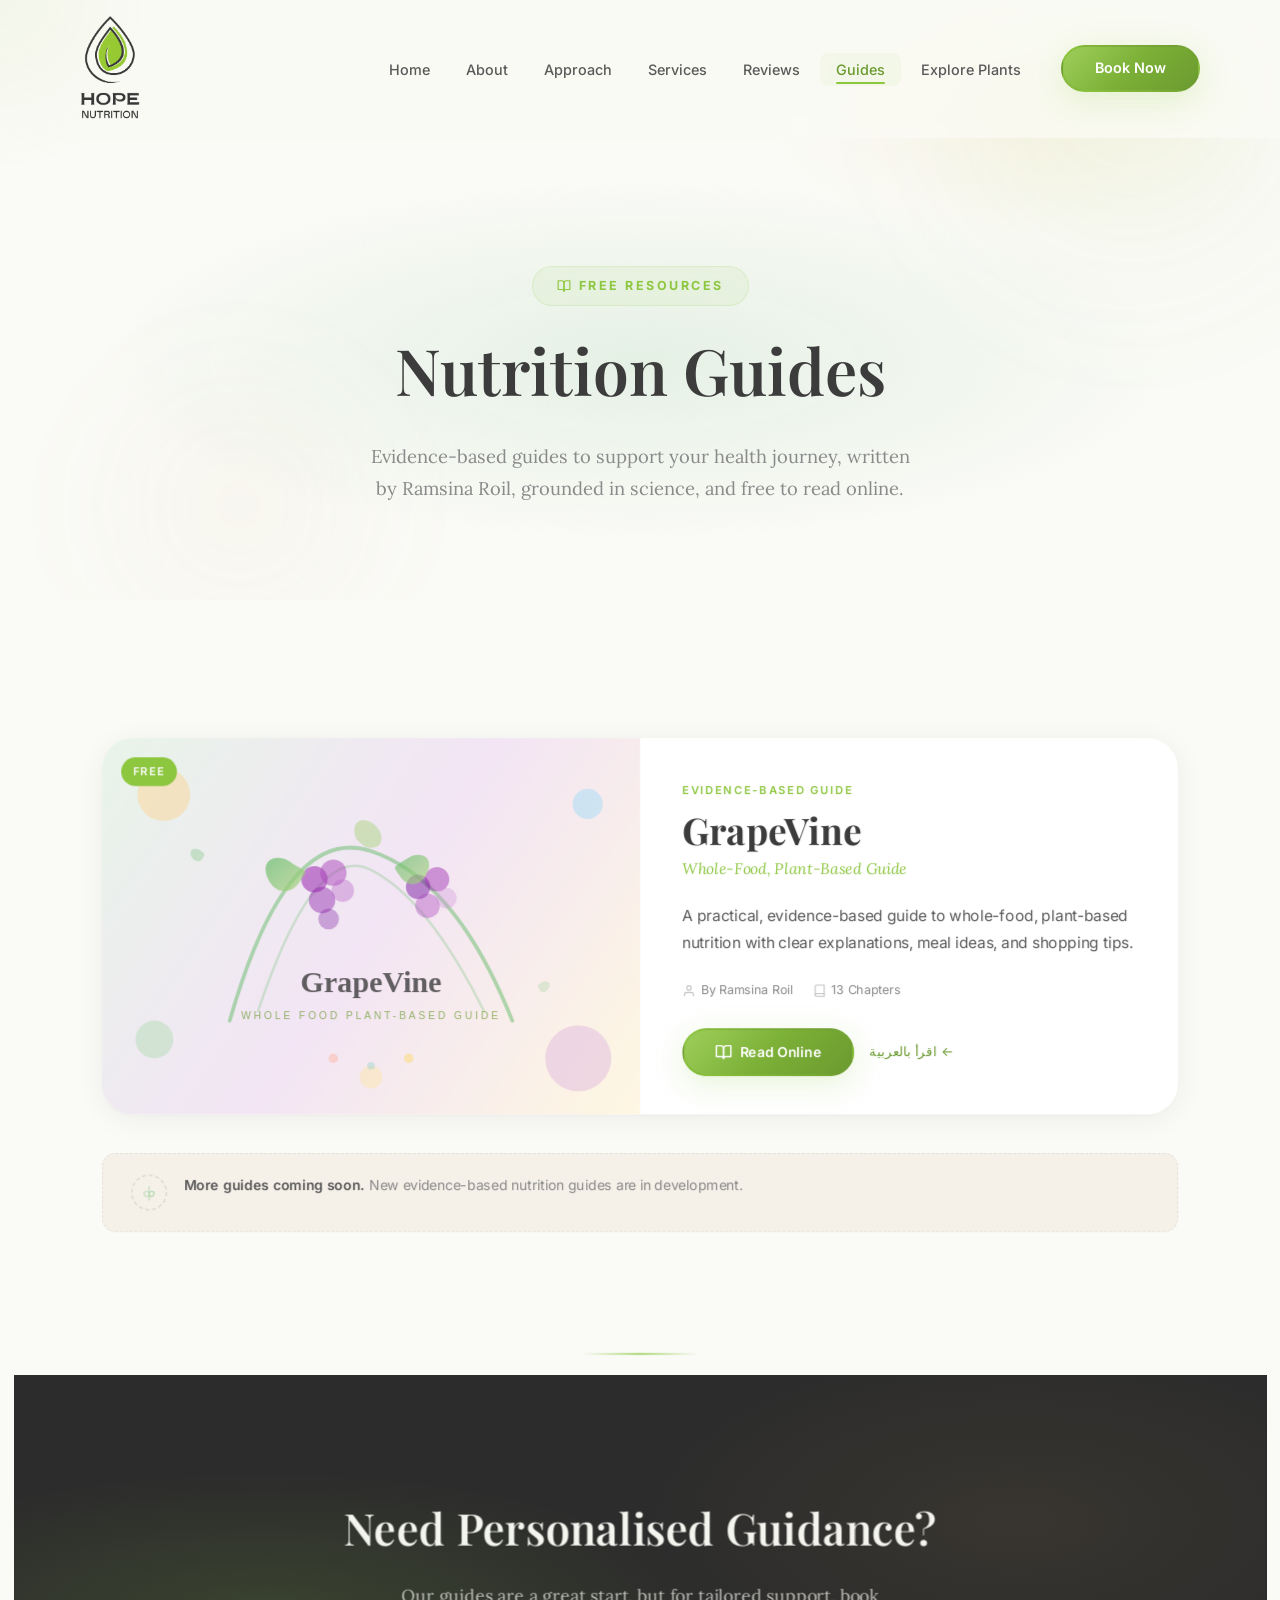
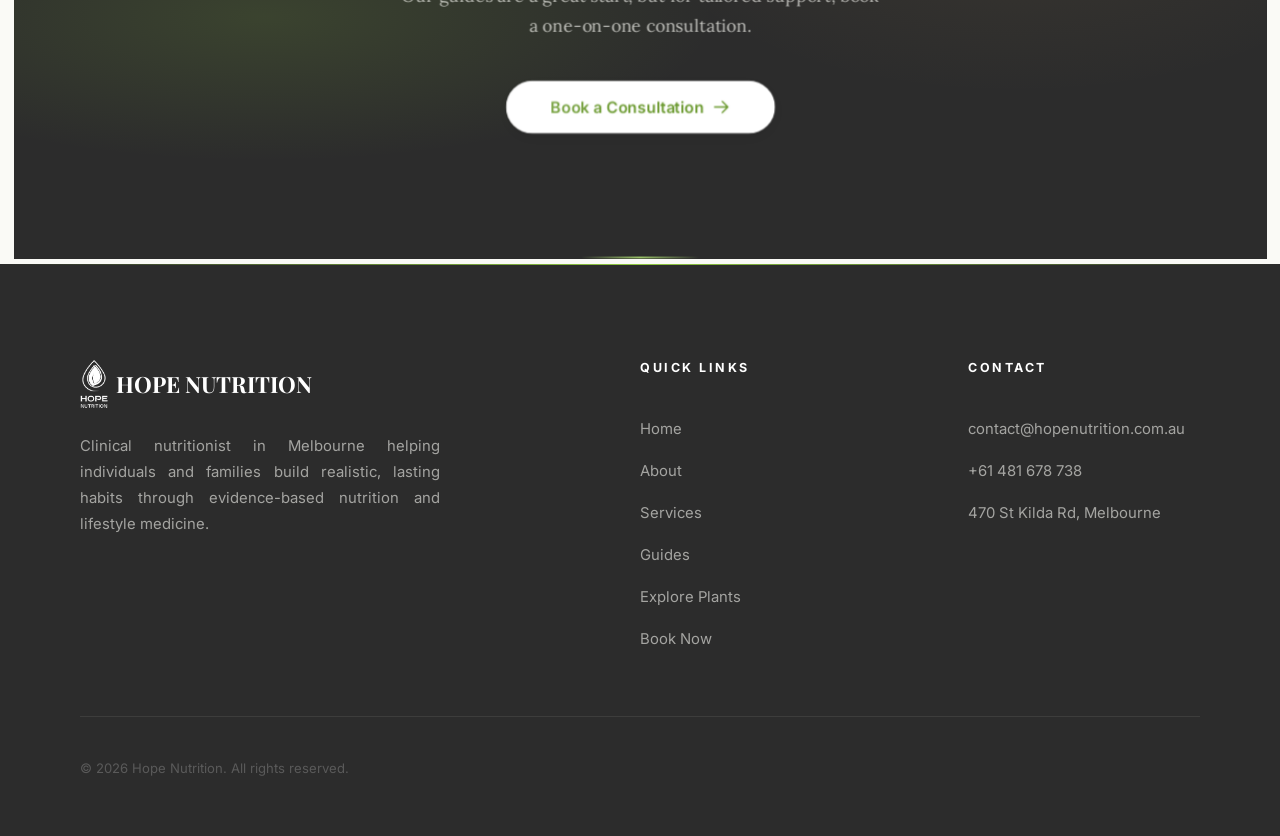
==== commit 0fb7f81d: "feat: add Explore Plants page with plant nutrition library Agent-Logs-Url: https://github.com/RabiRo" ====
--- a/booklets.html
+++ b/booklets.html
@@ -258,6 +258,7 @@
             <li><a href="index.html#services" class="nav__link">Services</a></li>
             <li><a href="index.html#testimonials" class="nav__link">Reviews</a></li>
             <li><a href="booklets.html" class="nav__link nav__link--active">Guides</a></li>
+            <li><a href="explore-plants.html" class="nav__link">Explore Plants</a></li>
           </ul>
           <a href="https://app.squareup.com/appointments/book/omzgfrghou5f38/LFP9SFMS7XYZB/start" class="nav__mobile-cta" target="_blank" rel="noopener noreferrer">Book Now</a>
         </div>
@@ -425,6 +426,7 @@
             <a href="index.html#about">About</a>
             <a href="index.html#services">Services</a>
             <a href="booklets.html">Guides</a>
+            <a href="explore-plants.html">Explore Plants</a>
             <a href="https://app.squareup.com/appointments/book/omzgfrghou5f38/LFP9SFMS7XYZB/start" target="_blank" rel="noopener noreferrer">Book Now</a>
           </div>
         </div>
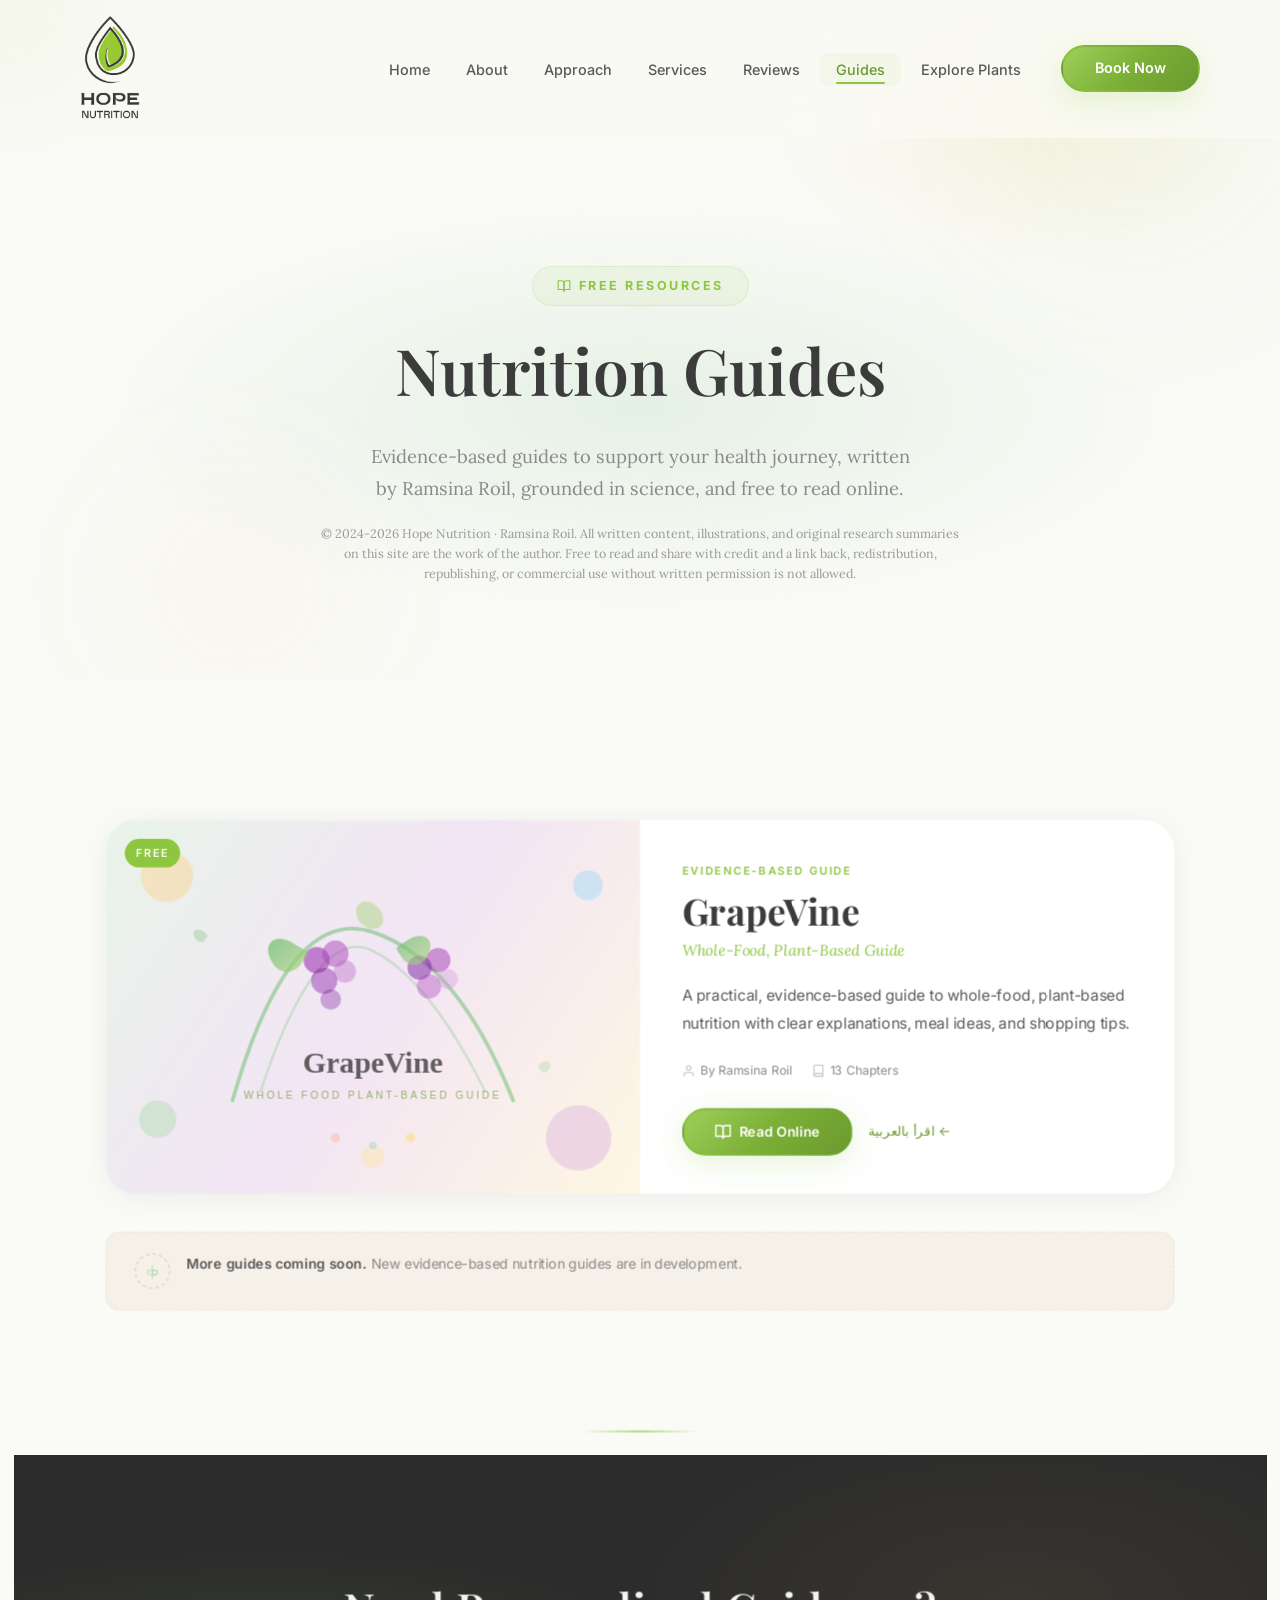
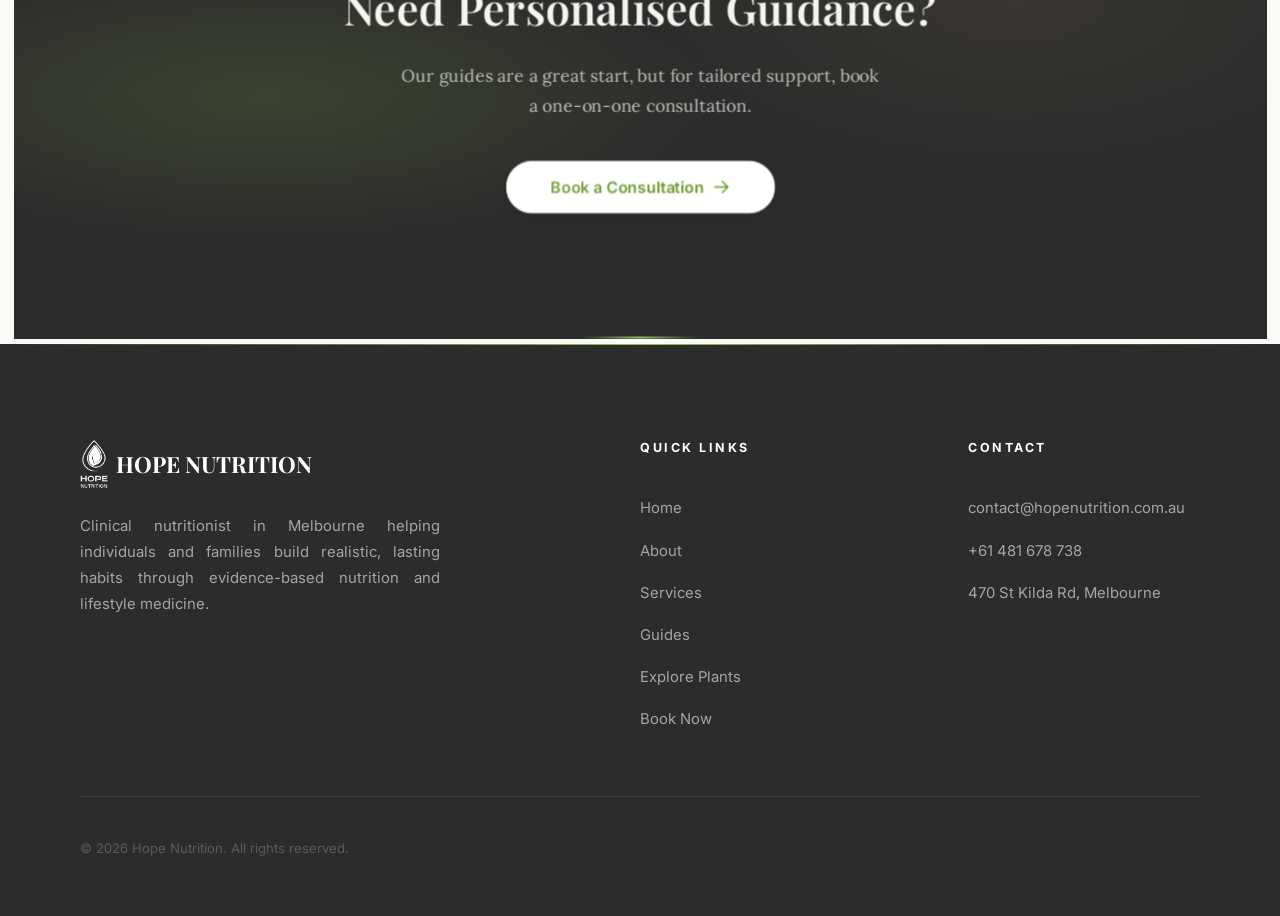
==== commit d660ce23: "Add copyright notice under hero on Guides and Explore Plants pages" ====
--- a/booklets.html
+++ b/booklets.html
@@ -287,6 +287,9 @@
       <p>
         Evidence-based guides to support your health journey, written by Ramsina Roil,
         grounded in science, and free to read online.
+      </p>
+      <p style="margin-top: 1.25rem; font-size: 0.78rem; line-height: 1.6; color: var(--color-text-muted, #6b6b6b); opacity: 0.85; max-width: 640px;">
+        &copy; 2024-2026 Hope Nutrition &middot; Ramsina Roil. All written content, illustrations, and original research summaries on this site are the work of the author. Free to read and share with credit and a link back, redistribution, republishing, or commercial use without written permission is not allowed.
       </p>
     </div>
   </section>
--- a/css/style.css
+++ b/css/style.css
@@ -1986,34 +1986,8 @@
   .trust-bar__inner { gap: var(--space-xl); }
 }
 
-@media (max-width: 768px) {
-  body {
-    text-align: left;
-  }
-
-  .home-page .about__content > p,
-  .home-page .service-block__content > p,
-  .home-page .service-block__detail,
-  .home-page .faq-answer p,
-  .home-page .contact-item__value,
-  .home-page .footer__brand p {
-    text-align: left;
-  }
-
-  h1, h2, h3, h4, h5, h6,
-  p,
-  li,
-  .service-block__detail,
-  .qualification__text,
-  .testimonial-card p {
-    text-align: left;
-  }
-
-  .service-block__content h3,
-  .section-header h2 {
-    text-wrap: balance;
-  }
-
+/* ===================== NAV MOBILE (≤1100px) ===================== */
+@media (max-width: 1100px) {
   .nav__drawer {
     position: fixed;
     top: 0;
@@ -2079,6 +2053,7 @@
   .nav--open .nav__list li:nth-child(4) { animation-delay: 0.18s; }
   .nav--open .nav__list li:nth-child(5) { animation-delay: 0.22s; }
   .nav--open .nav__list li:nth-child(6) { animation-delay: 0.26s; }
+  .nav--open .nav__list li:nth-child(7) { animation-delay: 0.3s; }
 
   @keyframes menuItemIn {
     from { opacity: 0; transform: translateX(20px); }
@@ -2136,9 +2111,54 @@
     opacity: 0;
     animation: menuItemIn 0.4s var(--ease-out) 0.32s forwards;
   }
-
-  .hero { min-height: auto; padding: calc(var(--header-h, 72px) + var(--space-xl)) 0 var(--space-3xl); }
-  .page-hero { padding: calc(var(--header-h, 72px) + var(--space-2xl)) 0 var(--space-xl); }
+}
+
+@media (max-width: 768px) {
+  body {
+    text-align: left;
+  }
+
+  .home-page .about__content > p,
+  .home-page .service-block__content > p,
+  .home-page .service-block__detail,
+  .home-page .faq-answer p,
+  .home-page .contact-item__value,
+  .home-page .footer__brand p {
+    text-align: left;
+  }
+
+  h1, h2, h3, h4, h5, h6,
+  p,
+  li,
+  .service-block__detail,
+  .qualification__text,
+  .testimonial-card p {
+    text-align: left;
+  }
+
+  /* RTL pages: keep headings and body text right-aligned on mobile */
+  [dir="rtl"],
+  [dir="rtl"] h1,
+  [dir="rtl"] h2,
+  [dir="rtl"] h3,
+  [dir="rtl"] h4,
+  [dir="rtl"] h5,
+  [dir="rtl"] h6,
+  [dir="rtl"] p,
+  [dir="rtl"] li,
+  [dir="rtl"] .service-block__detail,
+  [dir="rtl"] .qualification__text,
+  [dir="rtl"] .testimonial-card p {
+    text-align: right;
+  }
+
+  .service-block__content h3,
+  .section-header h2 {
+    text-wrap: balance;
+  }
+
+  .hero { min-height: auto; padding: calc(var(--header-h, 72px) + var(--space-2xl)) 0 var(--space-3xl); }
+  .page-hero { padding: calc(var(--header-h, 72px) + var(--space-3xl)) 0 var(--space-xl); }
   .about__image {
     padding-bottom: 4.5rem;
   }
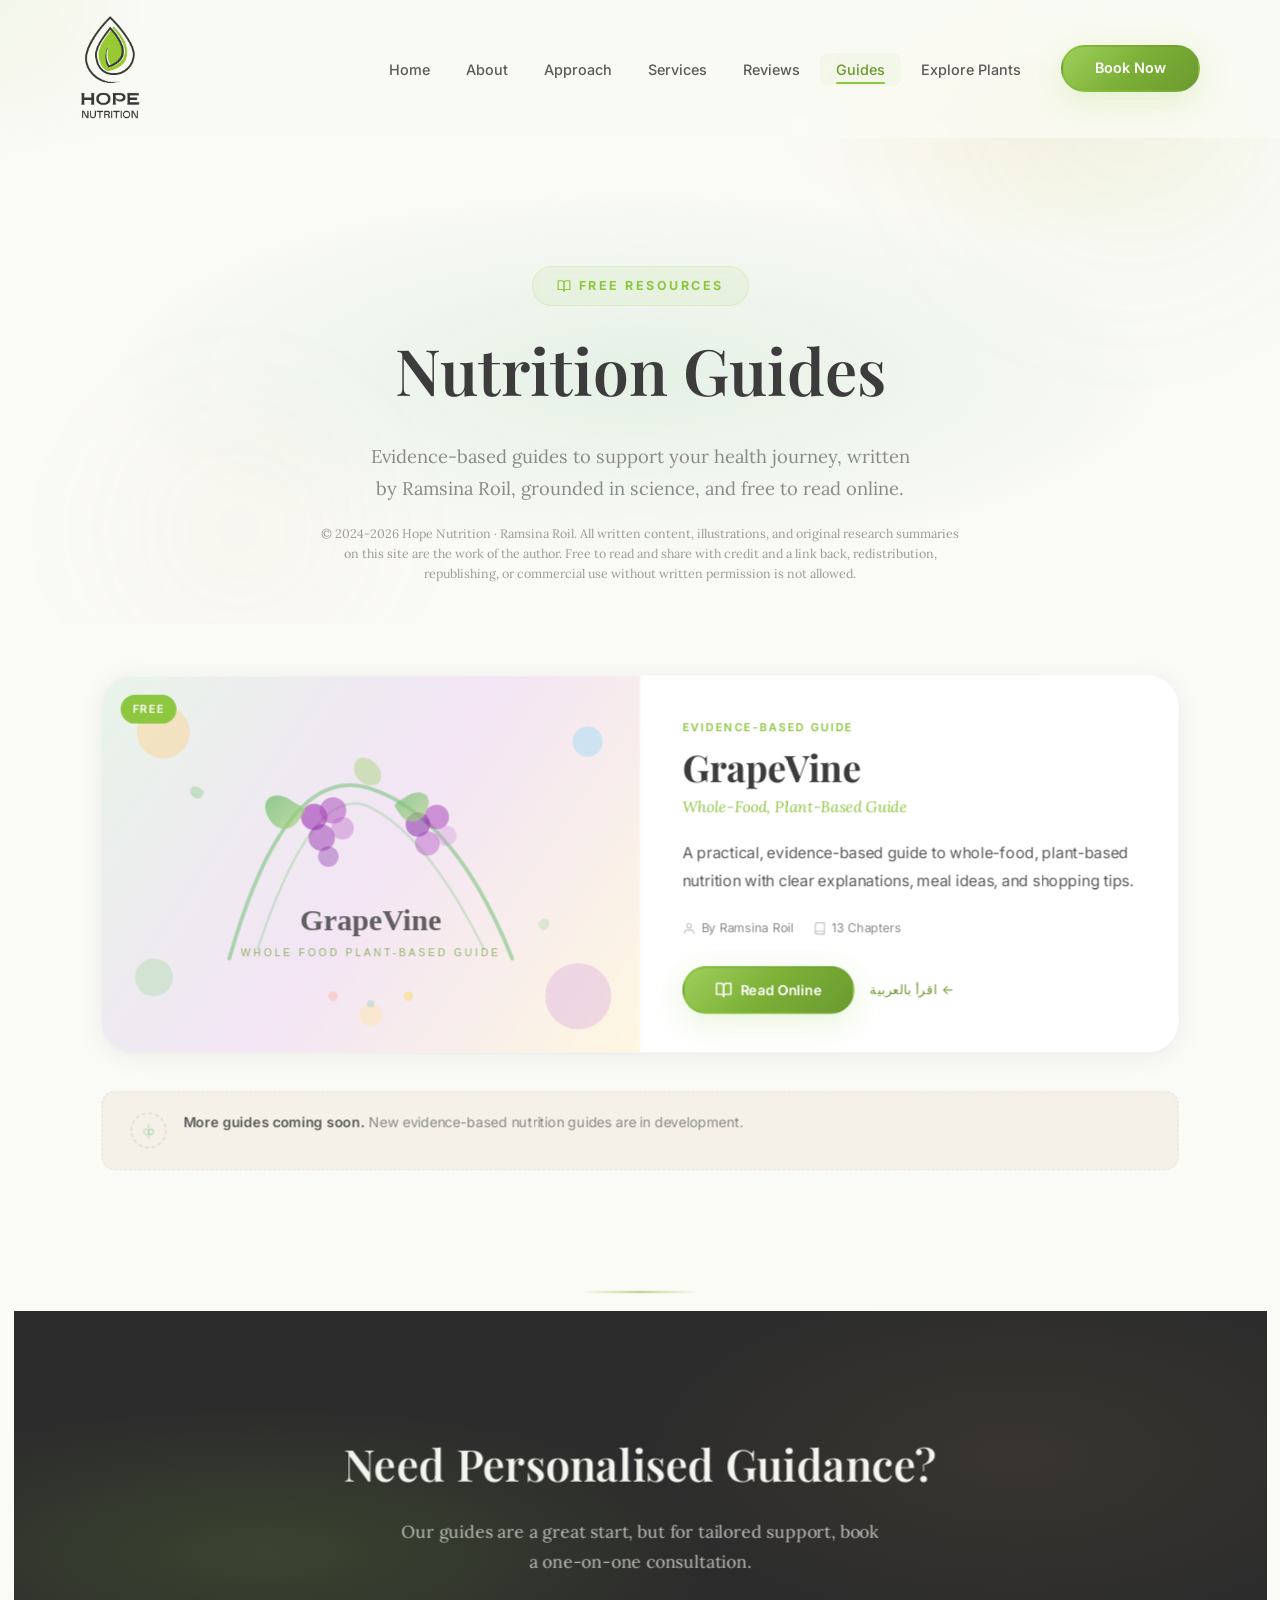
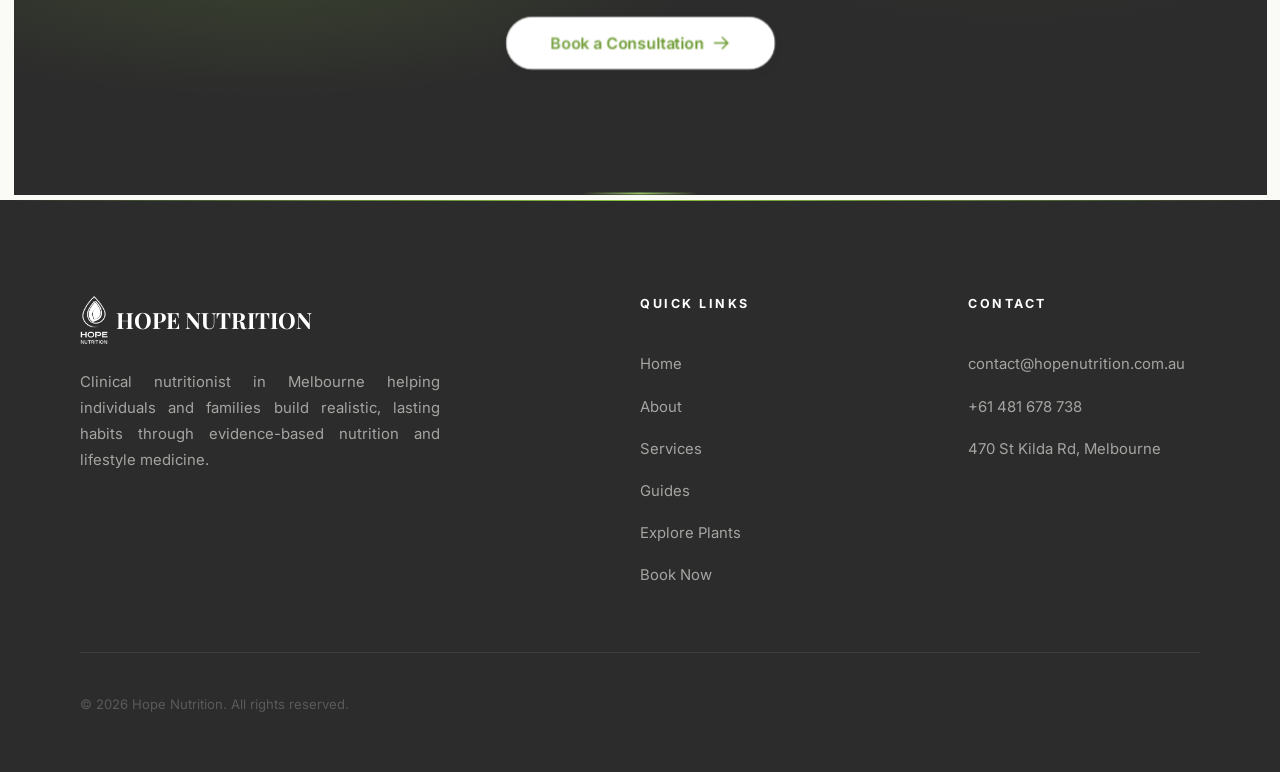
==== commit 2a98d91f: "Tighten gap between page-hero and first content section on Guides and Explore Plants" ====
--- a/booklets.html
+++ b/booklets.html
@@ -275,7 +275,7 @@
   <main id="main-content">
 
   <!-- ========== PAGE HERO ========== -->
-  <section class="page-hero">
+  <section class="page-hero" style="padding-bottom: var(--space-xl);">
     <div class="hero__blob hero__blob--1"></div>
     <div class="hero__blob hero__blob--2"></div>
     <div class="container page-hero__content fade-up">
@@ -295,7 +295,7 @@
   </section>
 
   <!-- ========== FEATURED GUIDE ========== -->
-  <section class="section">
+  <section class="section" style="padding-top: var(--space-xl);">
     <div class="container">
 
       <!-- ─── GrapeVine Featured ─── -->
